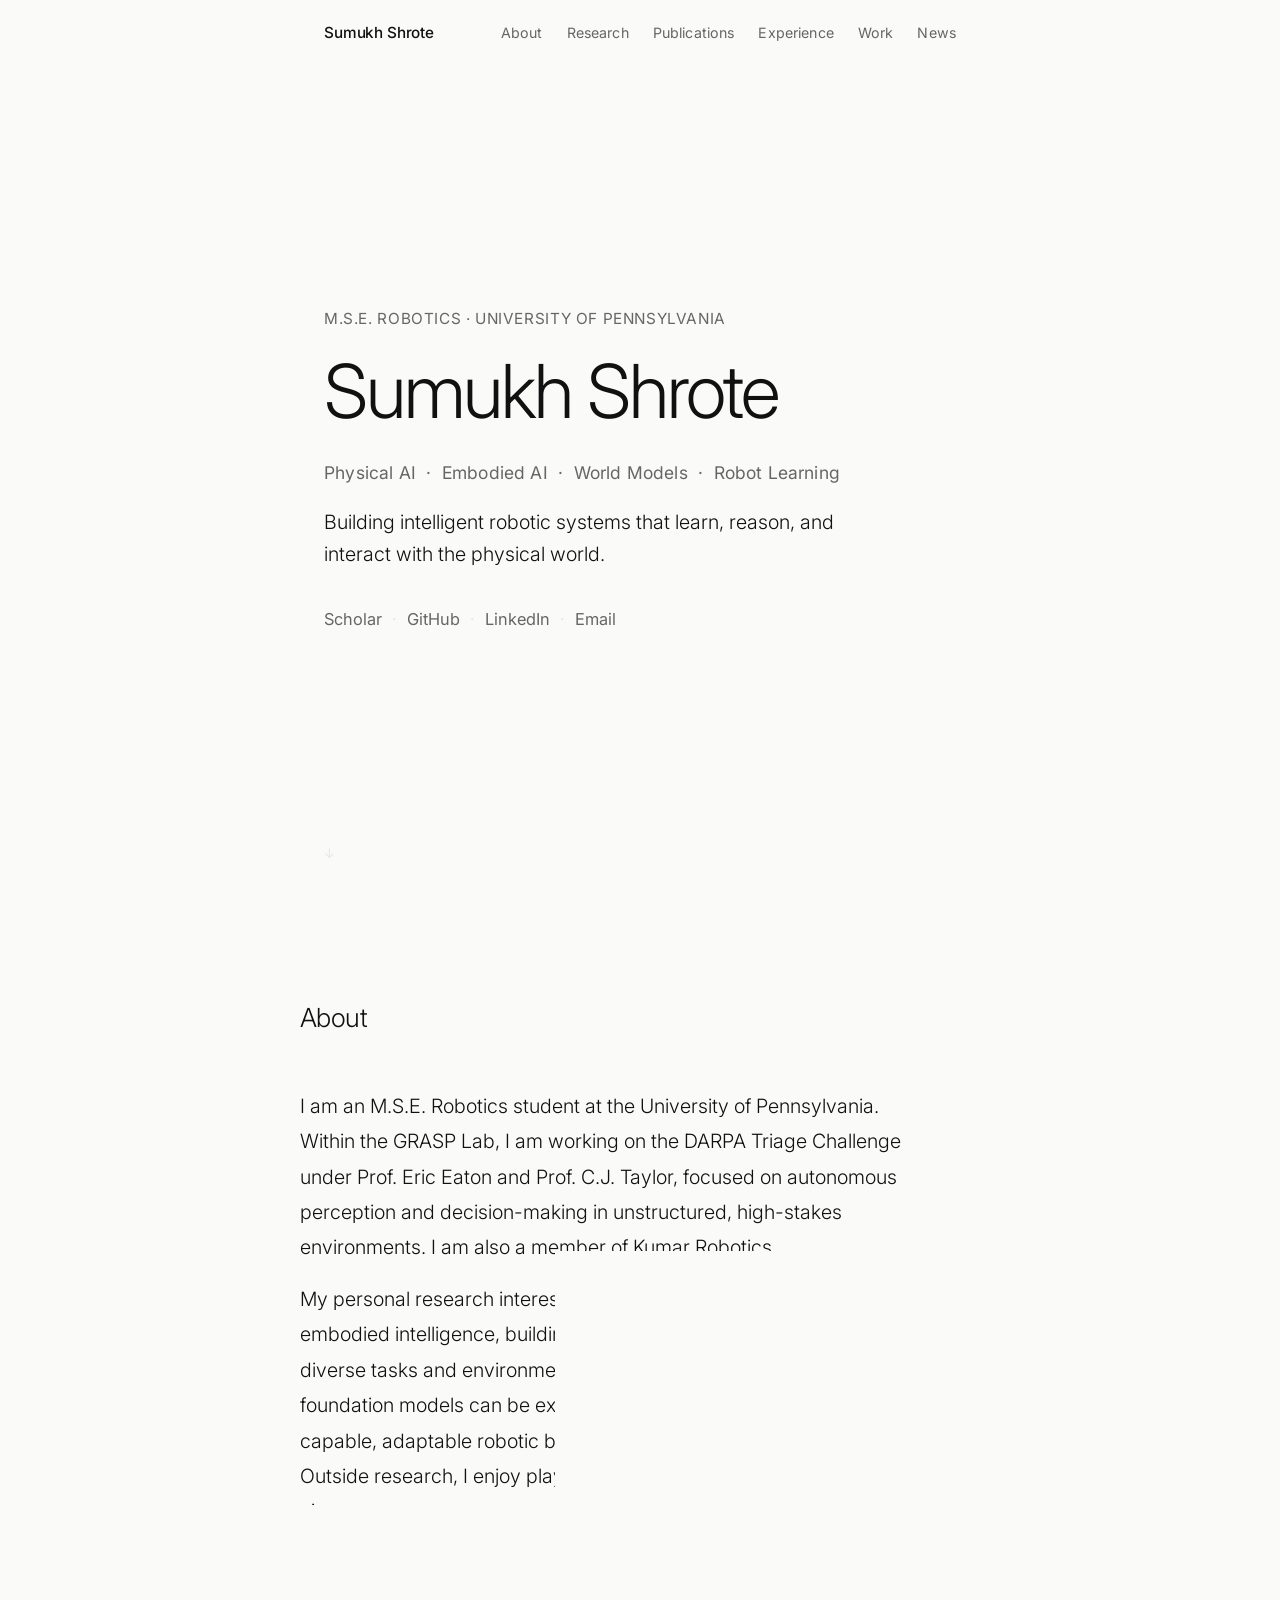
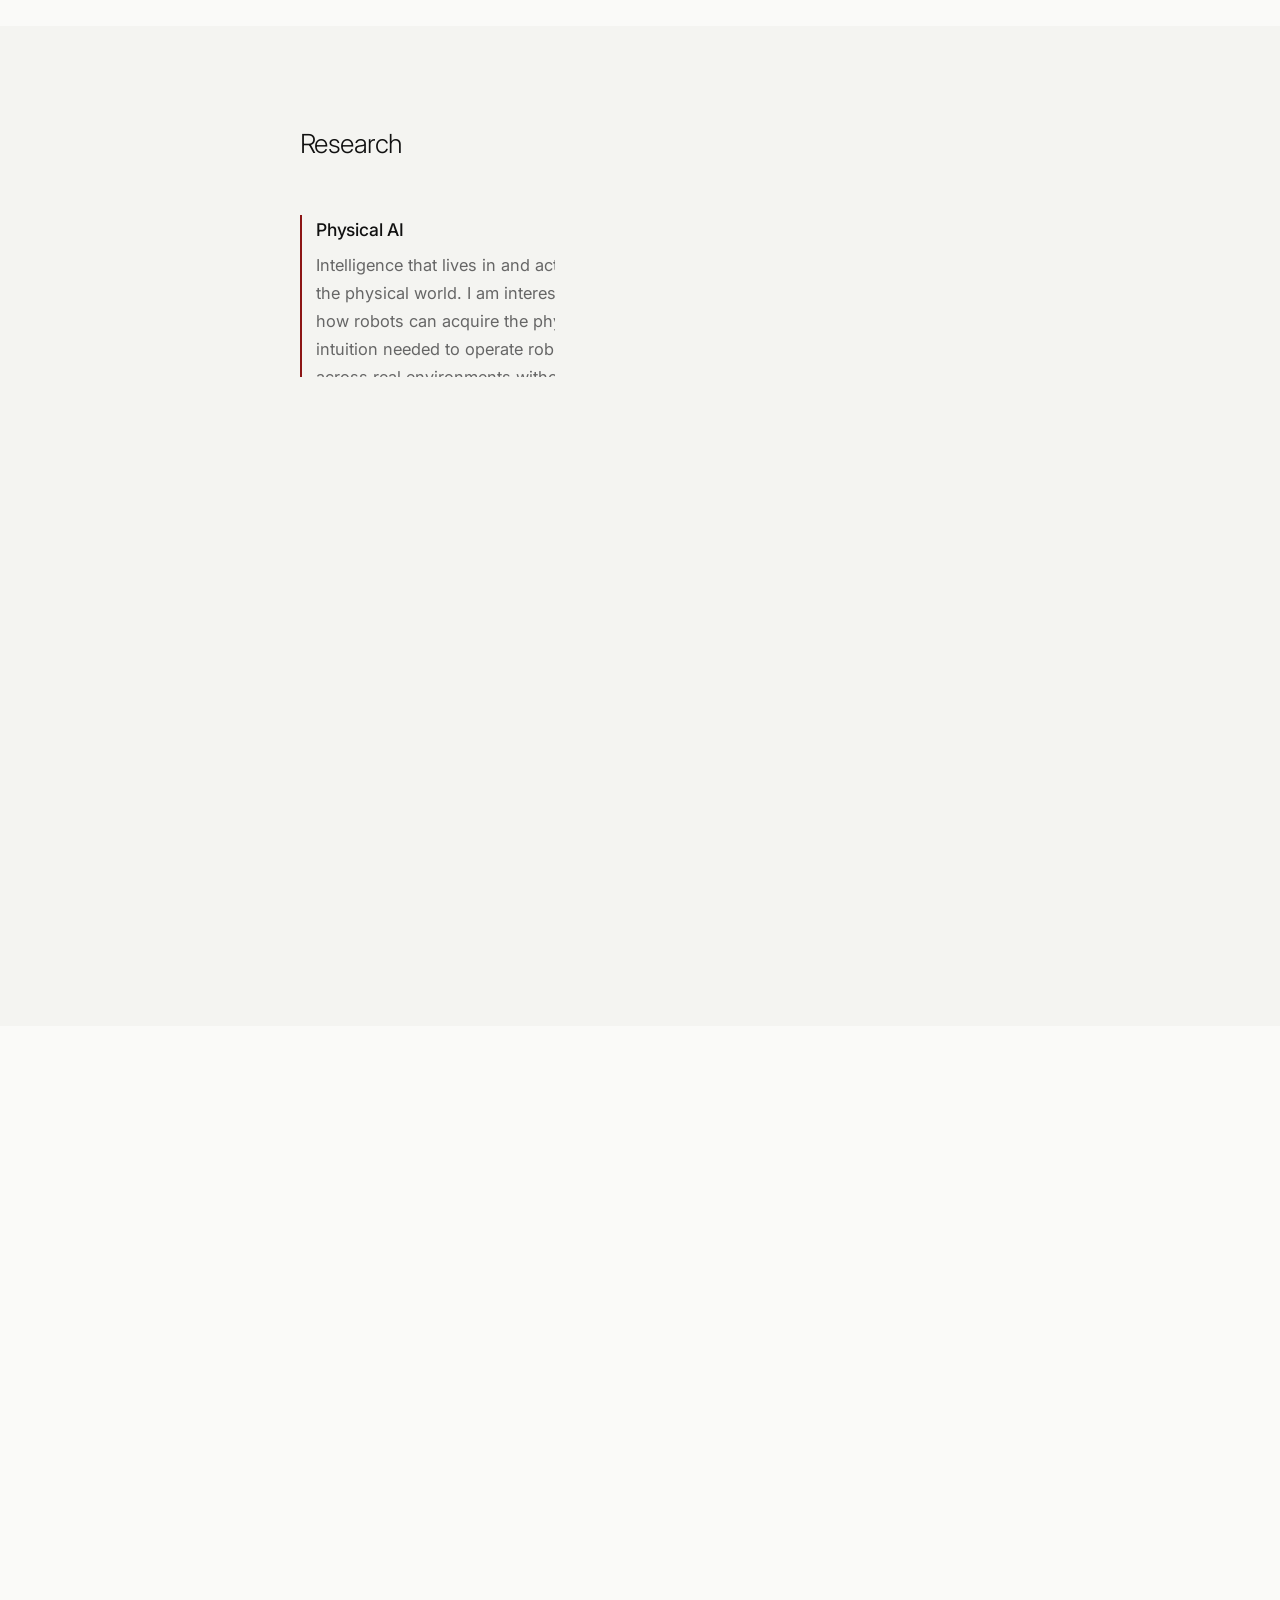
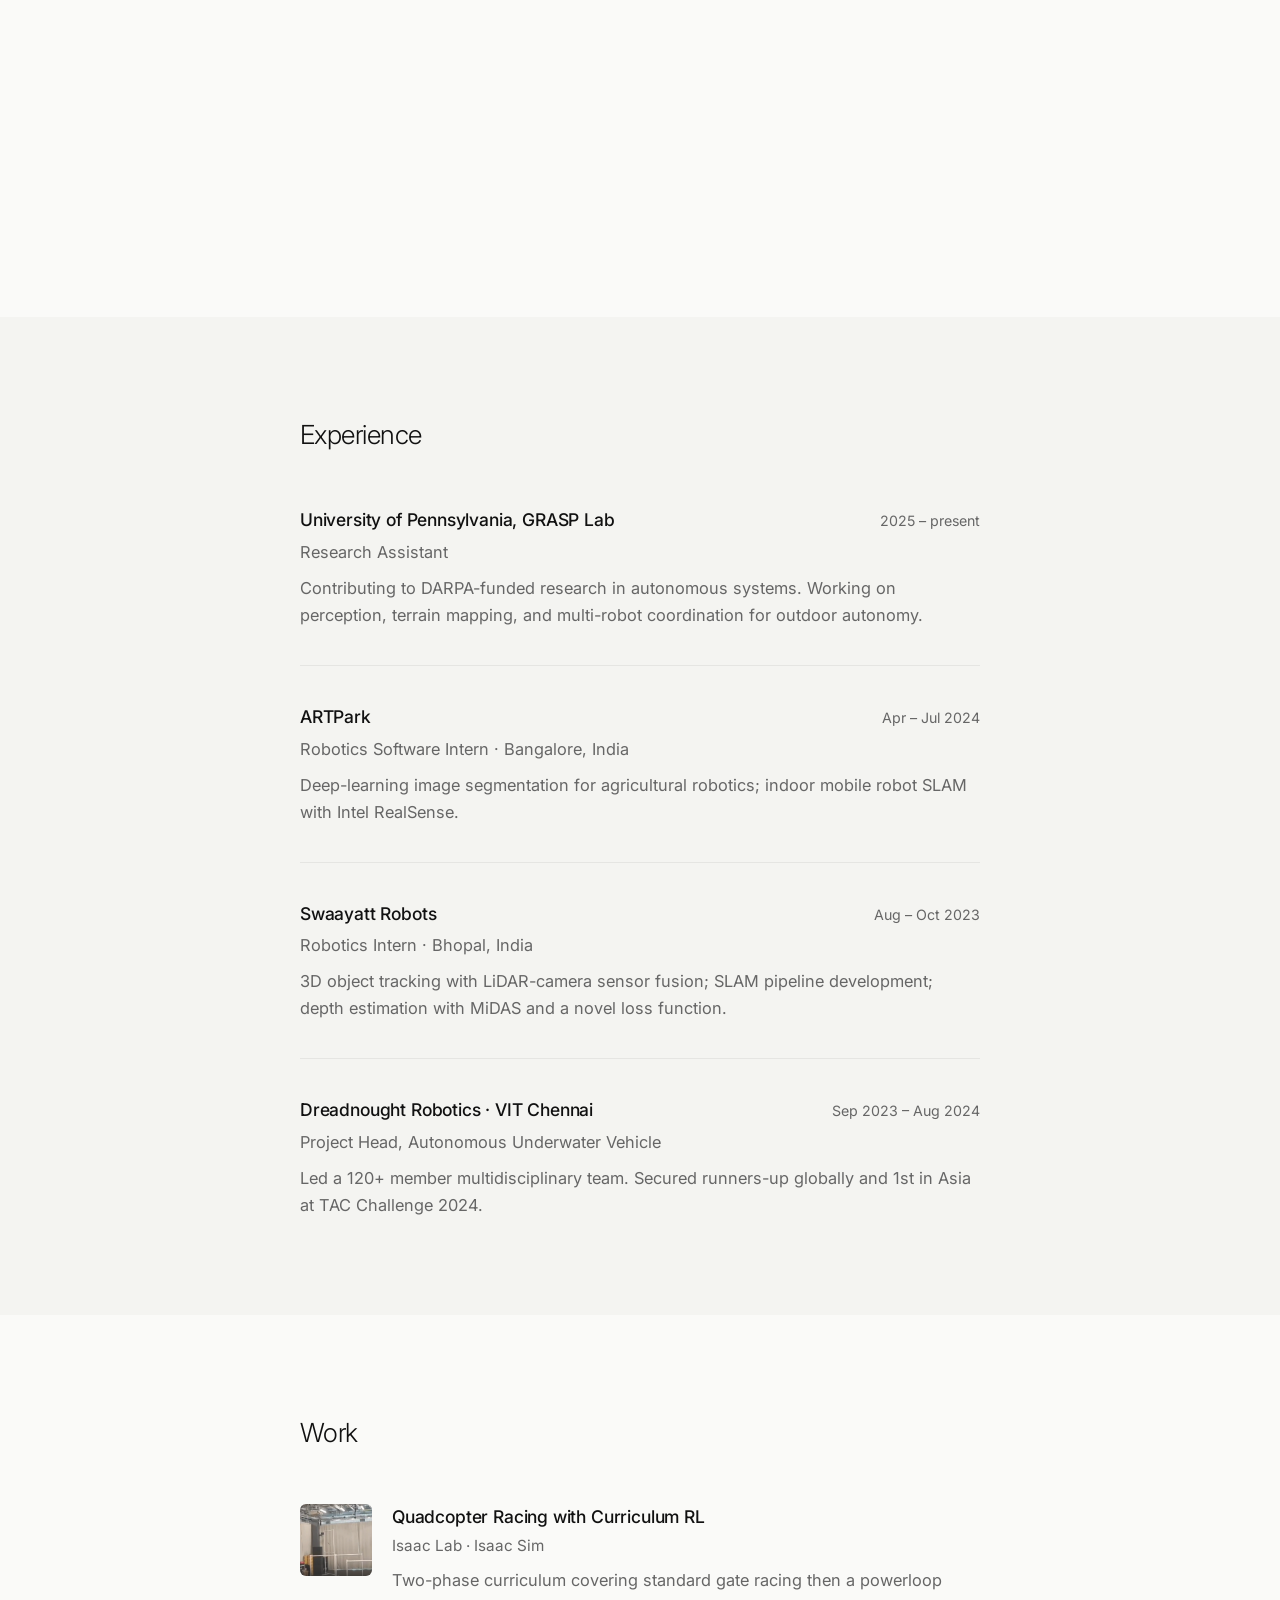
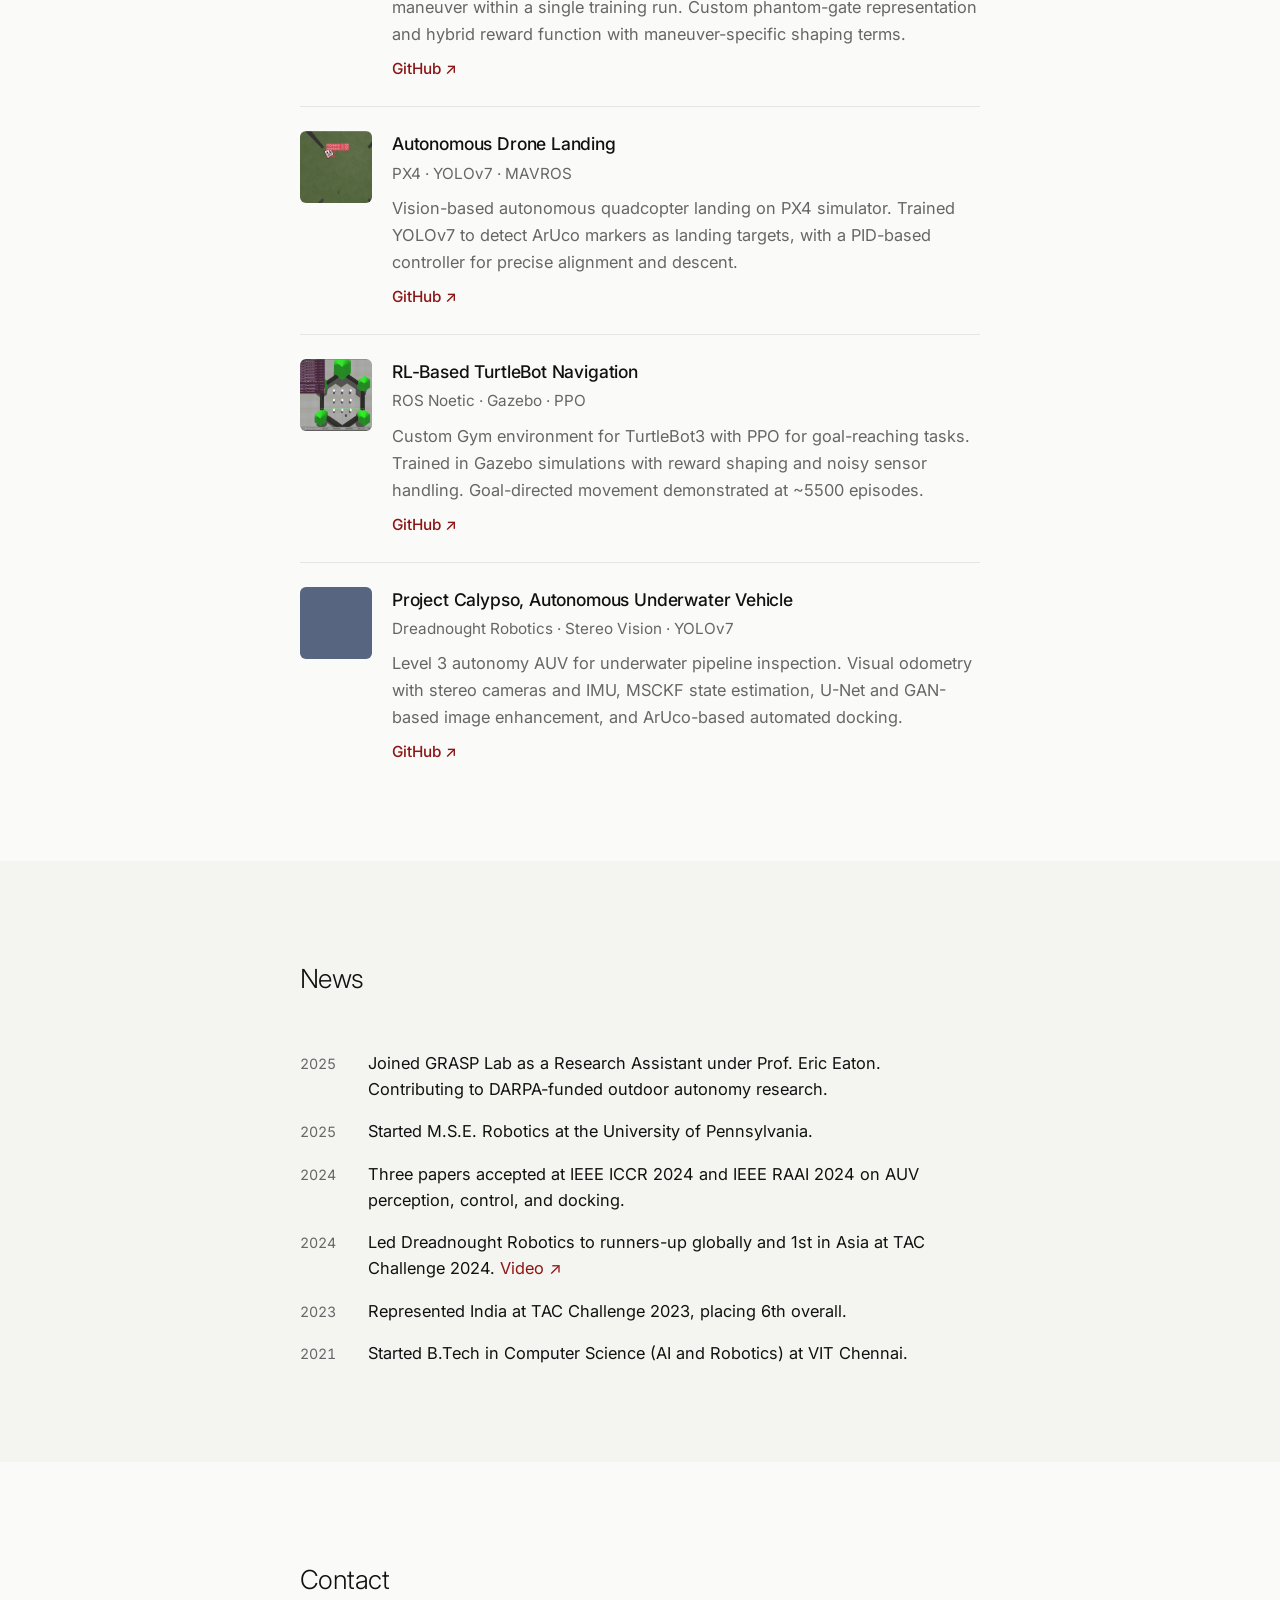
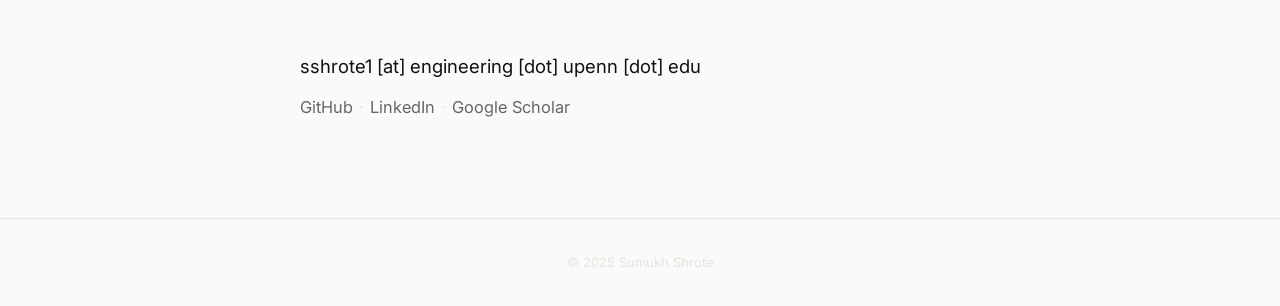
==== index.html @ 0f3170ff "Add video link to TAC Challenge 2024 news item Added a link to a video in the news section." ====
<!DOCTYPE html>
<html lang="en">
<head>
  <meta charset="UTF-8" />
  <meta name="viewport" content="width=device-width, initial-scale=1.0" />
  <title>Sumukh Shrote</title>
  <link rel="preconnect" href="https://fonts.googleapis.com" />
  <link rel="preconnect" href="https://fonts.gstatic.com" crossorigin />
  <link href="https://fonts.googleapis.com/css2?family=Inter:wght@300;400;500;600&display=swap" rel="stylesheet" />
  <link rel="stylesheet" href="style.css" />
</head>
<body>

  <!-- NAVBAR -->
  <nav id="navbar">
    <div class="nav-inner">
      <a href="#" class="nav-name">Sumukh Shrote</a>
      <div class="nav-links">
        <a href="#about">About</a>
        <a href="#research">Research</a>
        <a href="#publications">Publications</a>
        <a href="#experience">Experience</a>
        <a href="#work">Work</a>
        <a href="#news">News</a>
        <!-- <a href="assets/cv/sumukh_cv.pdf" target="_blank">CV</a> -->
      </div>
    </div>
  </nav>

  <!-- HERO -->
  <section id="hero">
    <div class="hero-inner fade-in">
      <p class="hero-label">M.S.E. Robotics · University of Pennsylvania</p>
      <h1 class="hero-name">Sumukh Shrote</h1>
      <p class="hero-tagline">Physical AI &nbsp;·&nbsp; Embodied AI &nbsp;·&nbsp; World Models &nbsp;·&nbsp; Robot Learning</p>
      <p class="hero-statement">Building intelligent robotic systems that learn, reason, and interact with the physical world.</p>
      <div class="hero-links">
        <!-- <a href="assets/cv/sumukh_cv.pdf" target="_blank">CV</a>
        <span class="dot">·</span> -->
        <a href="https://scholar.google.com/citations?user=jJFhv3MAAAAJ&hl=en&oi=ao" target="_blank">Scholar</a>
        <span class="dot">·</span>
        <a href="https://github.com/SumukhShrote" target="_blank">GitHub</a>
        <span class="dot">·</span>
        <a href="https://www.linkedin.com/in/sumukh-shrote/" target="_blank">LinkedIn</a>
        <span class="dot">·</span>
        <a href="mailto:sshrote1@engineering.upenn.edu">Email</a>
      </div>
    </div>
    <div class="scroll-hint" aria-hidden="true">↓</div>
  </section>

  <!-- ABOUT -->
  <section id="about" class="section">
    <div class="section-inner">
      <h2 class="section-title">About</h2>
      <p class="about-text">
        I am an M.S.E. Robotics student at the University of Pennsylvania. Within the GRASP Lab, I am working on the DARPA Triage Challenge under Prof. Eric Eaton and Prof. C.J. Taylor, focused on autonomous perception and decision-making in unstructured, high-stakes environments. I am also a member of Kumar Robotics.
      </p>
      <p class="about-text" style="margin-top:16px;">
        My personal research interests lie in generalized robotics and embodied intelligence, building systems that learn to act across diverse tasks and environments. I am particularly interested in how foundation models can be extended and grounded to enable more capable, adaptable robotic behavior.
      </p>
      <p class="about-text about-personal">
        Outside research, I enjoy playing tennis and have a deep interest in cinema.
      </p>
    </div>
  </section>

  <!-- RESEARCH -->
  <section id="research" class="section section-alt">
    <div class="section-inner">
      <h2 class="section-title">Research</h2>
      <div class="research-grid">

        <div class="research-pillar">
          <h3>Physical AI</h3>
          <p>Intelligence that lives in and acts on the physical world. I am interested in how robots can acquire the physical intuition needed to operate robustly across real environments without brittle, hand-coded assumptions.</p>
        </div>

        <div class="research-pillar">
          <h3>Embodied AI</h3>
          <p>Closed-loop agents that perceive, plan, and act in real time. My work explores how grounding language and reasoning in sensorimotor experience leads to more capable and generalizable robotic behavior.</p>
        </div>

        <div class="research-pillar">
          <h3>World Models</h3>
          <p>Learned internal representations of environment dynamics that allow robots to plan, adapt, and generalize. I view world models as the missing layer between perception and action in current robotic systems.</p>
        </div>

        <div class="research-pillar">
          <h3>Robot Learning</h3>
          <p>Reinforcement learning, imitation learning, and sim-to-real transfer applied to physically demanding tasks. I focus on sample-efficient methods that close the gap between simulation and real hardware deployment.</p>
        </div>

        <div class="research-pillar">
          <h3>Foundation Models for Robotics</h3>
          <p>Large pretrained models adapted for robotic perception, planning, and control. I am interested in how vision-language models and generalist policies can be grounded in physical tasks without losing broad capabilities.</p>
        </div>

        <div class="research-pillar">
          <h3>Generalist Robotics</h3>
          <p>Building robotic systems that transfer across tasks, embodiments, and environments. The goal is not a robot that solves one problem well, but one that solves a wide class of problems with minimal retraining.</p>
        </div>

      </div>
    </div>
  </section>

  <!-- PUBLICATIONS -->
  <section id="publications" class="section">
    <div class="section-inner">
      <h2 class="section-title">Publications</h2>
      <ul class="card-list">

        <li class="card-item">
          <img class="card-thumb 1" src="assets/dock.png" alt="Autonomous Docking paper thumbnail" />
          <div class="card-body">
            <p class="card-title">Autonomous Docking for Underwater Drones Using ArUco Marker Based Localization</p>
            <p class="card-meta">IEEE RAAI 2024 · IEEE Xplore</p>
            <div class="card-links">
              <a href="https://ieeexplore.ieee.org/abstract/document/10949521" target="_blank">Paper ↗</a>
            </div>
          </div>
        </li>

        <li class="card-item">
          <img class="card-thumb 2" src="assets/pid.png" alt="Fine-Tune PID paper thumbnail" />
          <div class="card-body">
            <p class="card-title">Fine-Tuning PID Constants Using Optimizers for an Autonomous Underwater Vehicle</p>
            <p class="card-meta">IEEE ICCR 2024 · IEEE Xplore</p>
            <div class="card-links">
              <a href="https://ieeexplore.ieee.org/abstract/document/10927429" target="_blank">Paper ↗</a>
            </div>
          </div>
        </li>

        <li class="card-item">
          <img class="card-thumb 3" src="assets/multi.png" alt="Multi-UAV paper thumbnail" />
          <div class="card-body">
            <p class="card-title">Autonomous Exploration of Unknown Indoor Environments Using Multi-UAV System</p>
            <p class="card-meta">IEEE ICCCR 2025 · IEEE Xplore</p>
            <div class="card-links">
              <a href="https://ieeexplore.ieee.org/abstract/document/11072559" target="_blank">Paper ↗</a>
            </div>
          </div>
        </li>

        <li class="card-item">
          <img class="card-thumb 4" src="assets/auv.png" alt="MIRA paper thumbnail" />
          <div class="card-body">
            <p class="card-title">MIRA: An Affordable Design and Engineering of an Autonomous Underwater Vehicle</p>
            <p class="card-meta">IEEE ICCR 2024 · IEEE Xplore</p>
            <div class="card-links">
              <a href="https://ieeexplore.ieee.org/abstract/document/10927567" target="_blank">Paper ↗</a>
              <a href="https://github.com/Dreadnought-Robotics/Project-Mira" target="_blank">GitHub ↗</a>
            </div>
          </div>
        </li>

      </ul>
    </div>
  </section>

  <!-- EXPERIENCE -->
  <section id="experience" class="section section-alt">
    <div class="section-inner">
      <h2 class="section-title">Experience</h2>
      <ul class="exp-list">

        <li class="exp-item">
          <div class="exp-header">
            <span class="exp-org">University of Pennsylvania, GRASP Lab</span>
            <span class="exp-date">2025 – present</span>
          </div>
          <p class="exp-role">Research Assistant</p>
          <p class="exp-desc">Contributing to DARPA-funded research in autonomous systems. Working on perception, terrain mapping, and multi-robot coordination for outdoor autonomy.</p>
        </li>

        <li class="exp-item">
          <div class="exp-header">
            <span class="exp-org">ARTPark</span>
            <span class="exp-date">Apr – Jul 2024</span>
          </div>
          <p class="exp-role">Robotics Software Intern · Bangalore, India</p>
          <p class="exp-desc">Deep-learning image segmentation for agricultural robotics; indoor mobile robot SLAM with Intel RealSense.</p>
        </li>

        <li class="exp-item">
          <div class="exp-header">
            <span class="exp-org">Swaayatt Robots</span>
            <span class="exp-date">Aug – Oct 2023</span>
          </div>
          <p class="exp-role">Robotics Intern · Bhopal, India</p>
          <p class="exp-desc">3D object tracking with LiDAR-camera sensor fusion; SLAM pipeline development; depth estimation with MiDAS and a novel loss function.</p>
        </li>

        <li class="exp-item">
          <div class="exp-header">
            <span class="exp-org">Dreadnought Robotics · VIT Chennai</span>
            <span class="exp-date">Sep 2023 – Aug 2024</span>
          </div>
          <p class="exp-role">Project Head, Autonomous Underwater Vehicle</p>
          <p class="exp-desc">Led a 120+ member multidisciplinary team. Secured runners-up globally and 1st in Asia at TAC Challenge 2024.</p>
        </li>

      </ul>
    </div>
  </section>

  <!-- WORK -->
  <section id="work" class="section">
    <div class="section-inner">
      <h2 class="section-title">Work</h2>
      <ul class="card-list">

        <li class="card-item">
          <img class="card-thumb 5" src="assets/drone_race_rl.png" alt="RL Drone Raching project thumbnail" />
          <div class="card-body">
            <p class="card-title">Quadcopter Racing with Curriculum RL</p>
            <p class="card-meta">Isaac Lab · Isaac Sim</p>
            <p class="card-desc">Two-phase curriculum covering standard gate racing then a powerloop maneuver within a single training run. Custom phantom-gate representation and hybrid reward function with maneuver-specific shaping terms.</p>
            <div class="card-links">
              <a href="https://github.com/SumukhShrote/Drone_Racing-Physical-Intelligence" target="_blank">GitHub ↗</a>
            </div>
          </div>
        </li>

        <li class="card-item">
          <img class="card-thumb 6" src="assets/auto_drone_land.png" alt="Autonomous Drone Landing project thumbnail" />
          <div class="card-body">
            <p class="card-title">Autonomous Drone Landing</p>
            <p class="card-meta">PX4 · YOLOv7 · MAVROS</p>
            <p class="card-desc">Vision-based autonomous quadcopter landing on PX4 simulator. Trained YOLOv7 to detect ArUco markers as landing targets, with a PID-based controller for precise alignment and descent.</p>
            <div class="card-links">
              <a href="https://github.com/SumukhShrote/PX4-Autopilot-Autonomous-UAV-Landing" target="_blank">GitHub ↗</a>
            </div>
          </div>
        </li>

        <li class="card-item">
          <img class="card-thumb 7" src="assets/rl_turtle.png" alt="RL Turtlebot Nav project thumbnail" />
          <div class="card-body">
            <p class="card-title">RL-Based TurtleBot Navigation</p>
            <p class="card-meta">ROS Noetic · Gazebo · PPO</p>
            <p class="card-desc">Custom Gym environment for TurtleBot3 with PPO for goal-reaching tasks. Trained in Gazebo simulations with reward shaping and noisy sensor handling. Goal-directed movement demonstrated at ~5500 episodes.</p>
            <div class="card-links">
              <a href="https://github.com/SumukhShrote/RL_Turtlebot" target="_blank">GitHub ↗</a>
            </div>
          </div>
        </li>

        <li class="card-item">
          <div class="card-thumb thumb-2" aria-hidden="true"></div>
          <div class="card-body">
            <p class="card-title">Project Calypso, Autonomous Underwater Vehicle</p>
            <p class="card-meta">Dreadnought Robotics · Stereo Vision · YOLOv7</p>
            <p class="card-desc">Level 3 autonomy AUV for underwater pipeline inspection. Visual odometry with stereo cameras and IMU, MSCKF state estimation, U-Net and GAN-based image enhancement, and ArUco-based automated docking.</p>
            <div class="card-links">
              <a href="https://github.com/Dreadnought-Robotics/calypso_skl" target="_blank">GitHub ↗</a>
            </div>
          </div>
        </li>

      </ul>
    </div>
  </section>

  <!-- NEWS -->
  <section id="news" class="section section-alt">
    <div class="section-inner">
      <h2 class="section-title">News</h2>
      <ul class="news-list">
        <li>
          <span class="news-date">2025</span>
          <span class="news-text">Joined GRASP Lab as a Research Assistant under Prof. Eric Eaton. Contributing to DARPA-funded outdoor autonomy research.</span>
        </li>
        <li>
          <span class="news-date">2025</span>
          <span class="news-text">Started M.S.E. Robotics at the University of Pennsylvania.</span>
        </li>
        <li>
          <span class="news-date">2024</span>
          <span class="news-text">Three papers accepted at IEEE ICCR 2024 and IEEE RAAI 2024 on AUV perception, control, and docking.</span>
        </li>
        <li>
          <span class="news-date">2024</span>
          <span class="news-text">Led Dreadnought Robotics to runners-up globally and 1st in Asia at TAC Challenge 2024. <a href="https://youtu.be/R2RiRWUGFVQ?si=SV4YAms2-_txyWWy" target="_blank">Video ↗</a></span>
        </li>
        <li>
          <span class="news-date">2023</span>
          <span class="news-text">Represented India at TAC Challenge 2023, placing 6th overall.</span>
        </li>
        <li>
          <span class="news-date">2021</span>
          <span class="news-text">Started B.Tech in Computer Science (AI and Robotics) at VIT Chennai.</span>
        </li>
      </ul>
    </div>
  </section>

  <!-- CONTACT -->
  <section id="contact" class="section">
    <div class="section-inner">
      <h2 class="section-title">Contact</h2>
      <p class="contact-email">sshrote1 [at] engineering [dot] upenn [dot] edu</p>
      <p class="contact-links">
        <a href="https://github.com/SumukhShrote" target="_blank">GitHub</a>
        <span class="dot"> · </span>
        <a href="https://www.linkedin.com/in/sumukh-shrote/" target="_blank">LinkedIn</a>
        <span class="dot"> · </span>
        <a href="https://scholar.google.com/citations?user=jJFhv3MAAAAJ&hl=en&oi=ao" target="_blank">Google Scholar</a>
        <!-- <span class="dot"> · </span>
        <a href="assets/cv/sumukh_cv.pdf" target="_blank">CV</a> -->
      </p>
    </div>
  </section>

  <footer>
    <p>© 2025 Sumukh Shrote</p>
  </footer>

  <script src="script.js"></script>
</body>
</html>
---- style.css ----
/* ─── Reset & Base ─────────────────────────────────────── */
*, *::before, *::after { box-sizing: border-box; margin: 0; padding: 0; }

:root {
  --bg:        #FAFAF8;
  --text:      #111111;
  --secondary: #666666;
  --accent:    #8C1515;
  --border:    #E5E5E2;

  --font: 'Inter', system-ui, sans-serif;

  --max-w: 680px;
  --section-gap: 96px;
}

html {
  scroll-behavior: smooth;
  font-size: 17.5px;
}

body {
  font-family: var(--font);
  background: var(--bg);
  color: var(--text);
  line-height: 1.7;
  -webkit-font-smoothing: antialiased;
}

a {
  color: var(--accent);
  text-decoration: none;
  transition: opacity 0.15s;
}
a:hover { opacity: 0.65; }

/* ─── Navbar ────────────────────────────────────────────── */
#navbar {
  position: fixed;
  top: 0; left: 0; right: 0;
  z-index: 100;
  transition: background 0.25s, box-shadow 0.25s;
}

#navbar.scrolled {
  background: rgba(250, 250, 248, 0.92);
  backdrop-filter: blur(10px);
  box-shadow: 0 1px 0 var(--border);
}

.nav-inner {
  max-width: var(--max-w);
  margin: 0 auto;
  padding: 20px 24px;
  display: flex;
  justify-content: space-between;
  align-items: center;
  gap: 24px;
}

.nav-name {
  font-size: 0.875rem;
  font-weight: 500;
  color: var(--text);
  letter-spacing: -0.01em;
  white-space: nowrap;
}
.nav-name:hover { opacity: 0.65; }

.nav-links {
  display: flex;
  gap: 24px;
  flex-wrap: wrap;
}

.nav-links a {
  font-size: 0.8125rem;
  color: var(--secondary);
  font-weight: 400;
  letter-spacing: 0.01em;
}
.nav-links a:hover { color: var(--text); opacity: 1; }

/* ─── Hero ──────────────────────────────────────────────── */
#hero {
  min-height: 100vh;
  display: flex;
  flex-direction: column;
  justify-content: center;
  padding: 120px 24px 80px;
  max-width: var(--max-w);
  margin: 0 auto;
  position: relative;
}

.hero-inner { width: 100%; }

.hero-label {
  font-size: 0.875rem;
  color: var(--secondary);
  letter-spacing: 0.04em;
  text-transform: uppercase;
  margin-bottom: 20px;
  font-weight: 400;
}

.hero-name {
  font-size: clamp(2.8rem, 6.5vw, 4.25rem);
  font-weight: 300;
  letter-spacing: -0.03em;
  line-height: 1.05;
  margin-bottom: 28px;
  color: var(--text);
}

.hero-tagline {
  font-size: 1rem;
  color: var(--secondary);
  margin-bottom: 20px;
  letter-spacing: 0.01em;
}

.hero-statement {
  font-size: 1.125rem;
  color: var(--text);
  max-width: 520px;
  line-height: 1.6;
  margin-bottom: 36px;
  font-weight: 300;
}

.hero-links {
  display: flex;
  align-items: center;
  gap: 10px;
  flex-wrap: wrap;
  font-size: 0.9375rem;
}

.hero-links a {
  color: var(--secondary);
  font-weight: 400;
}
.hero-links a:hover { color: var(--accent); opacity: 1; }

.dot { color: var(--border); }

.scroll-hint {
  position: absolute;
  bottom: 36px;
  left: 24px;
  font-size: 0.75rem;
  color: var(--border);
  animation: bob 2s ease-in-out infinite;
}

@keyframes bob {
  0%, 100% { transform: translateY(0); }
  50%       { transform: translateY(5px); }
}

/* ─── Sections ──────────────────────────────────────────── */
.section {
  padding: var(--section-gap) 24px;
}

.section-alt {
  background: #F4F4F1;
}

.section-inner {
  max-width: var(--max-w);
  margin: 0 auto;
}

.section-title {
  font-size: 1.5rem;
  font-weight: 300;
  letter-spacing: -0.02em;
  color: var(--text);
  margin-bottom: 48px;
}

/* ─── About ─────────────────────────────────────────────── */
.about-text {
  font-size: 1.125rem;
  line-height: 1.8;
  color: var(--text);
  font-weight: 300;
  max-width: 620px;
}

/* ─── Research ──────────────────────────────────────────── */
.research-grid {
  display: grid;
  grid-template-columns: 1fr 1fr;
  gap: 36px 48px;
}

.research-pillar {
  padding-left: 14px;
  border-left: 2px solid var(--accent);
}

.research-pillar h3 {
  font-size: 1rem;
  font-weight: 500;
  color: var(--text);
  margin-bottom: 8px;
  letter-spacing: -0.01em;
}

.research-pillar p {
  font-size: 0.9375rem;
  color: var(--secondary);
  line-height: 1.7;
  font-weight: 400;
}

/* ─── Cards (Publications + Work) ─────────────────── */
.card-list {
  list-style: none;
  display: flex;
  flex-direction: column;
  gap: 0;
}

.card-item {
  display: flex;
  gap: 20px;
  align-items: flex-start;
  padding: 24px 0;
  border-bottom: 1px solid var(--border);
}
.card-item:first-child { padding-top: 0; }
.card-item:last-child  { border-bottom: none; padding-bottom: 0; }

.card-thumb {
  flex-shrink: 0;
  width: 72px;
  height: 72px;
  border-radius: 6px;
  opacity: 0.85;
}

.thumb-1 { background: #8C1515; }
.thumb-2 { background: #3B4A6B; }
.thumb-3 { background: #2E6B5E; }
.thumb-4 { background: #6B3B2E; }
.thumb-5 { background: #4A5C3B; }
.thumb-6 { background: #5C3B6B; }

.card-body { flex: 1; min-width: 0; }

.card-title {
  font-size: 1rem;
  font-weight: 500;
  color: var(--text);
  line-height: 1.45;
  margin-bottom: 4px;
  letter-spacing: -0.01em;
}

.card-meta {
  font-size: 0.875rem;
  color: var(--secondary);
  margin-bottom: 8px;
}

.card-desc {
  font-size: 0.9375rem;
  color: var(--secondary);
  line-height: 1.65;
  margin-bottom: 8px;
}

.card-links {
  display: flex;
  gap: 16px;
}
.card-links a {
  font-size: 0.875rem;
  color: var(--accent);
  font-weight: 500;
}
.card-links a:hover { opacity: 0.65; }

/* ─── Experience ────────────────────────────────────────── */
.exp-list {
  list-style: none;
  display: flex;
  flex-direction: column;
  gap: 36px;
}

.exp-item {
  padding-bottom: 36px;
  border-bottom: 1px solid var(--border);
}
.exp-item:last-child {
  border-bottom: none;
  padding-bottom: 0;
}

.exp-header {
  display: flex;
  justify-content: space-between;
  align-items: baseline;
  gap: 16px;
  margin-bottom: 4px;
}

.exp-org {
  font-size: 1rem;
  font-weight: 500;
  color: var(--text);
  letter-spacing: -0.01em;
}

.exp-date {
  font-size: 0.8125rem;
  color: var(--secondary);
  white-space: nowrap;
}

.exp-role {
  font-size: 0.9375rem;
  color: var(--secondary);
  margin-bottom: 8px;
}

.exp-desc {
  font-size: 0.9375rem;
  color: var(--secondary);
  line-height: 1.65;
}

/* ─── News ──────────────────────────────────────────────── */
.news-list {
  list-style: none;
  display: flex;
  flex-direction: column;
  gap: 16px;
}

.news-list li {
  display: grid;
  grid-template-columns: 52px 1fr;
  gap: 16px;
  align-items: baseline;
  font-size: 0.9375rem;
}

.news-date {
  color: var(--secondary);
  font-size: 0.8125rem;
  font-variant-numeric: tabular-nums;
}

.news-text {
  color: var(--text);
  line-height: 1.6;
}

/* ─── Contact ───────────────────────────────────────────── */
.contact-email {
  font-size: 1.0625rem;
  color: var(--text);
  margin-bottom: 12px;
  font-weight: 400;
}
.contact-links {
  font-size: 0.9375rem;
  display: flex;
  flex-wrap: wrap;
  gap: 6px;
  align-items: center;
}
.contact-links a { color: var(--secondary); }
.contact-links a:hover { color: var(--accent); opacity: 1; }

/* ─── Footer ────────────────────────────────────────────── */
footer {
  padding: 32px 24px;
  text-align: center;
  font-size: 0.75rem;
  color: var(--border);
  border-top: 1px solid var(--border);
}

/* ─── Fade-in Animation ─────────────────────────────────── */
.fade-in {
  opacity: 0;
  transform: translateY(16px);
  animation: fadeUp 0.7s ease forwards;
  animation-delay: 0.1s;
}

@keyframes fadeUp {
  to { opacity: 1; transform: translateY(0); }
}

.reveal {
  opacity: 0;
  transform: translateY(20px);
  transition: opacity 0.55s ease, transform 0.55s ease;
}
.reveal.visible {
  opacity: 1;
  transform: translateY(0);
}

/* ─── Responsive ────────────────────────────────────────── */
@media (max-width: 640px) {
  :root { --section-gap: 64px; }

  .nav-links { display: none; }

  .hero-name { font-size: 2.5rem; }

  .research-grid { grid-template-columns: 1fr; gap: 24px; }

  .exp-header {
    flex-direction: column;
    gap: 2px;
  }

  .card-thumb { width: 56px; height: 56px; }

  .news-list li { grid-template-columns: 44px 1fr; }
}

@media (prefers-reduced-motion: reduce) {
  .fade-in, .reveal {
    animation: none;
    opacity: 1;
    transform: none;
    transition: none;
  }
  .scroll-hint { animation: none; }
}
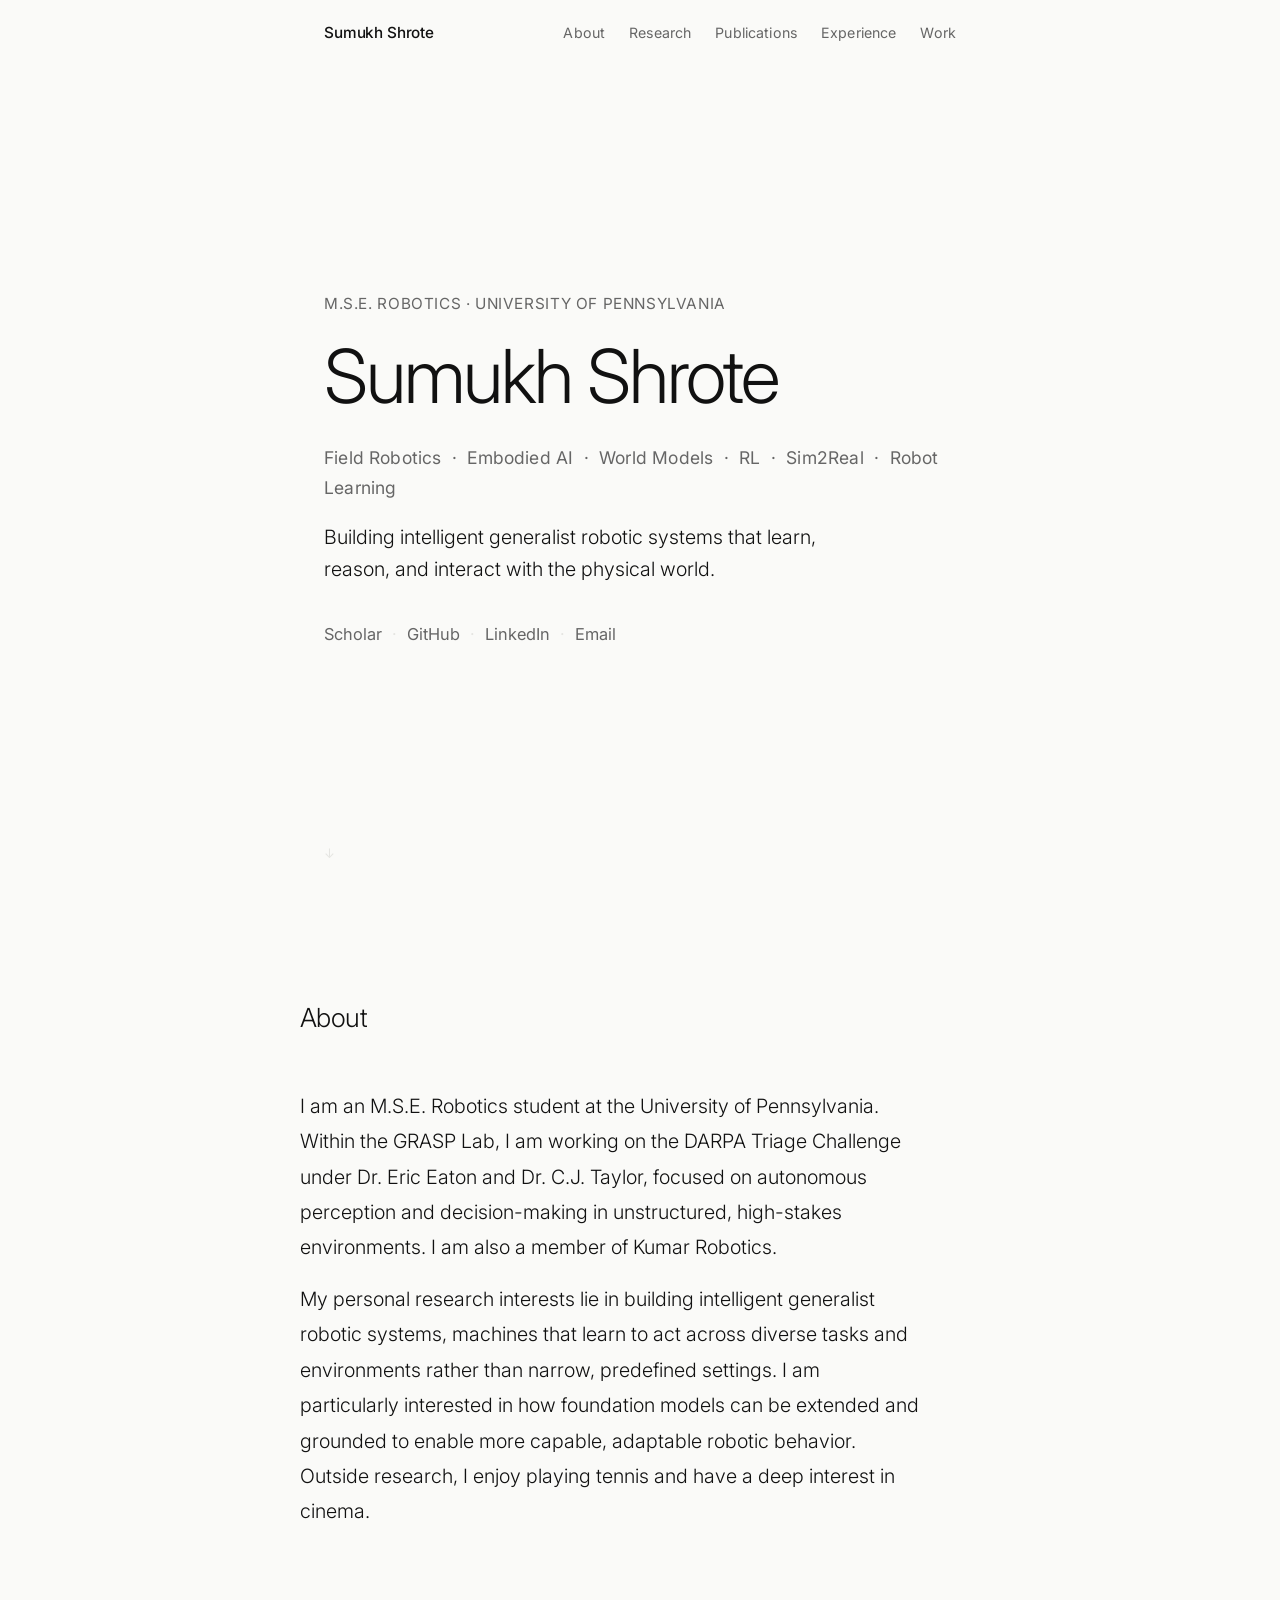
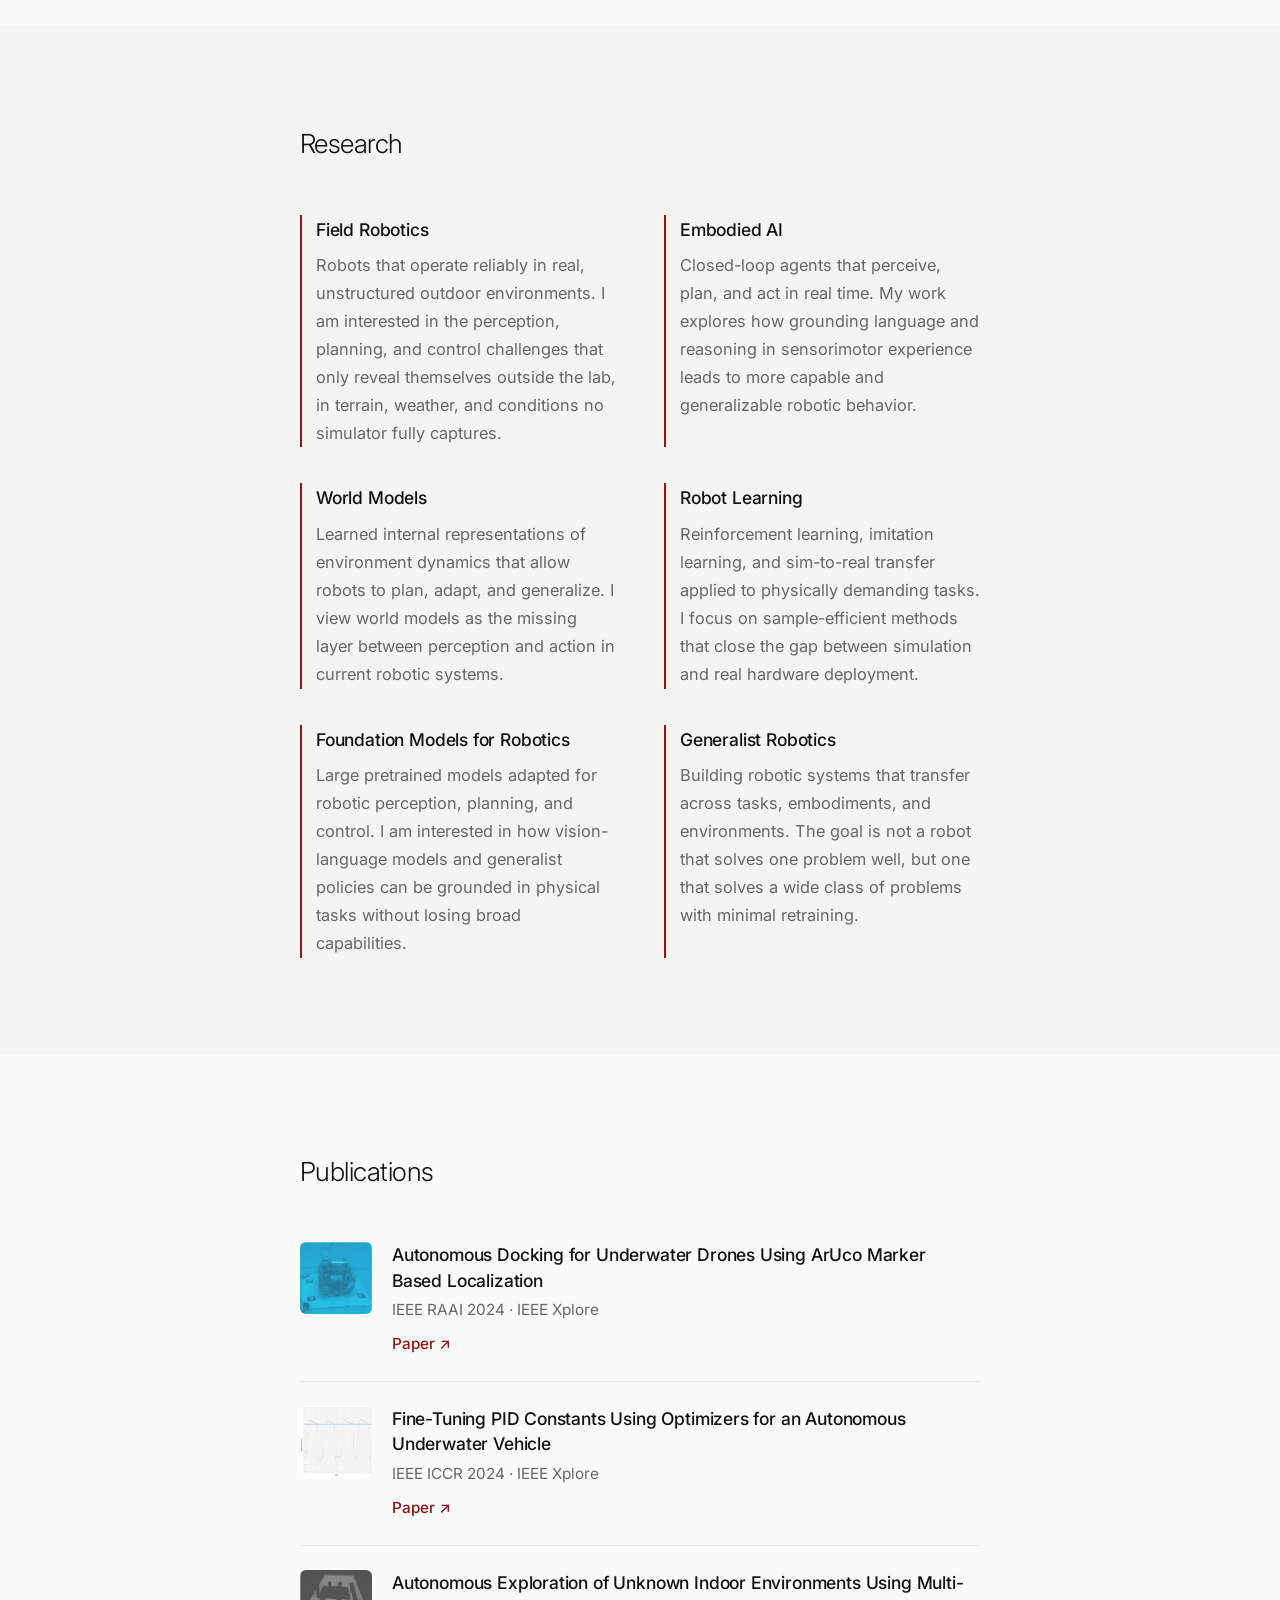
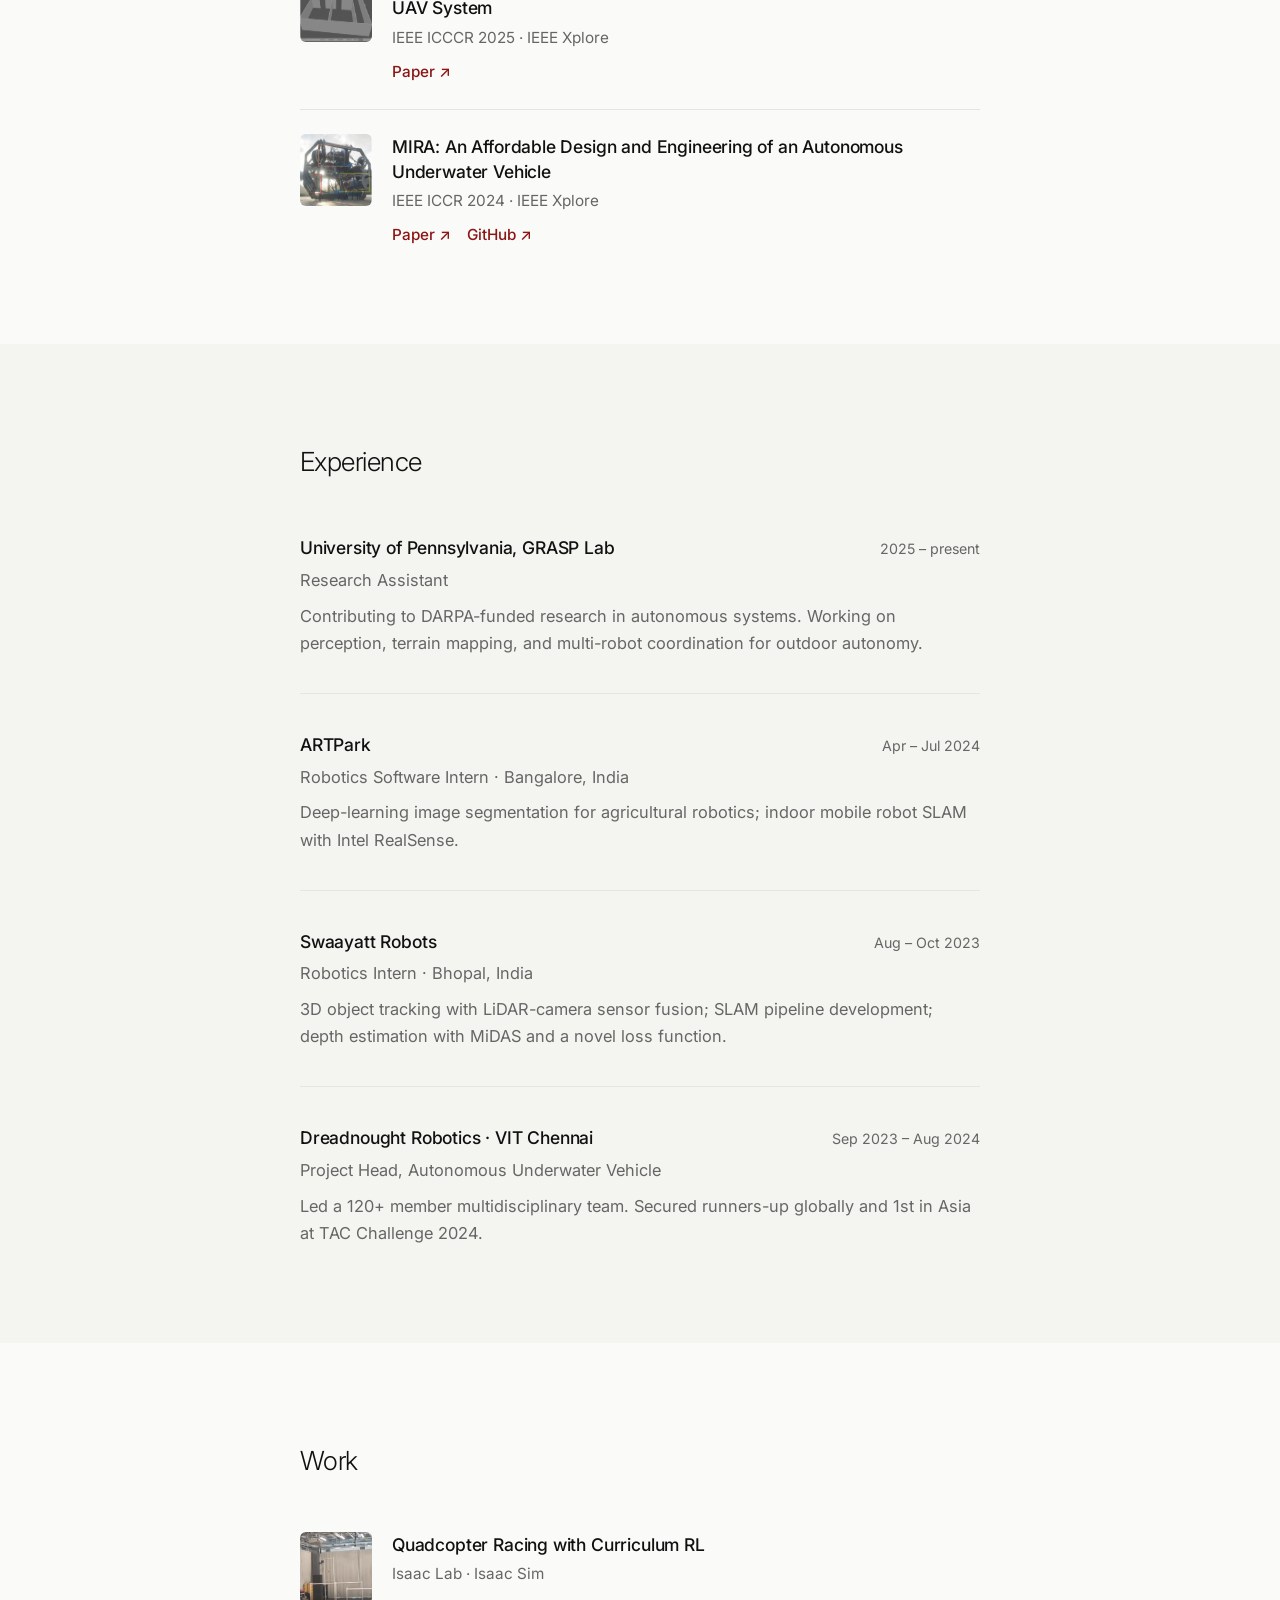
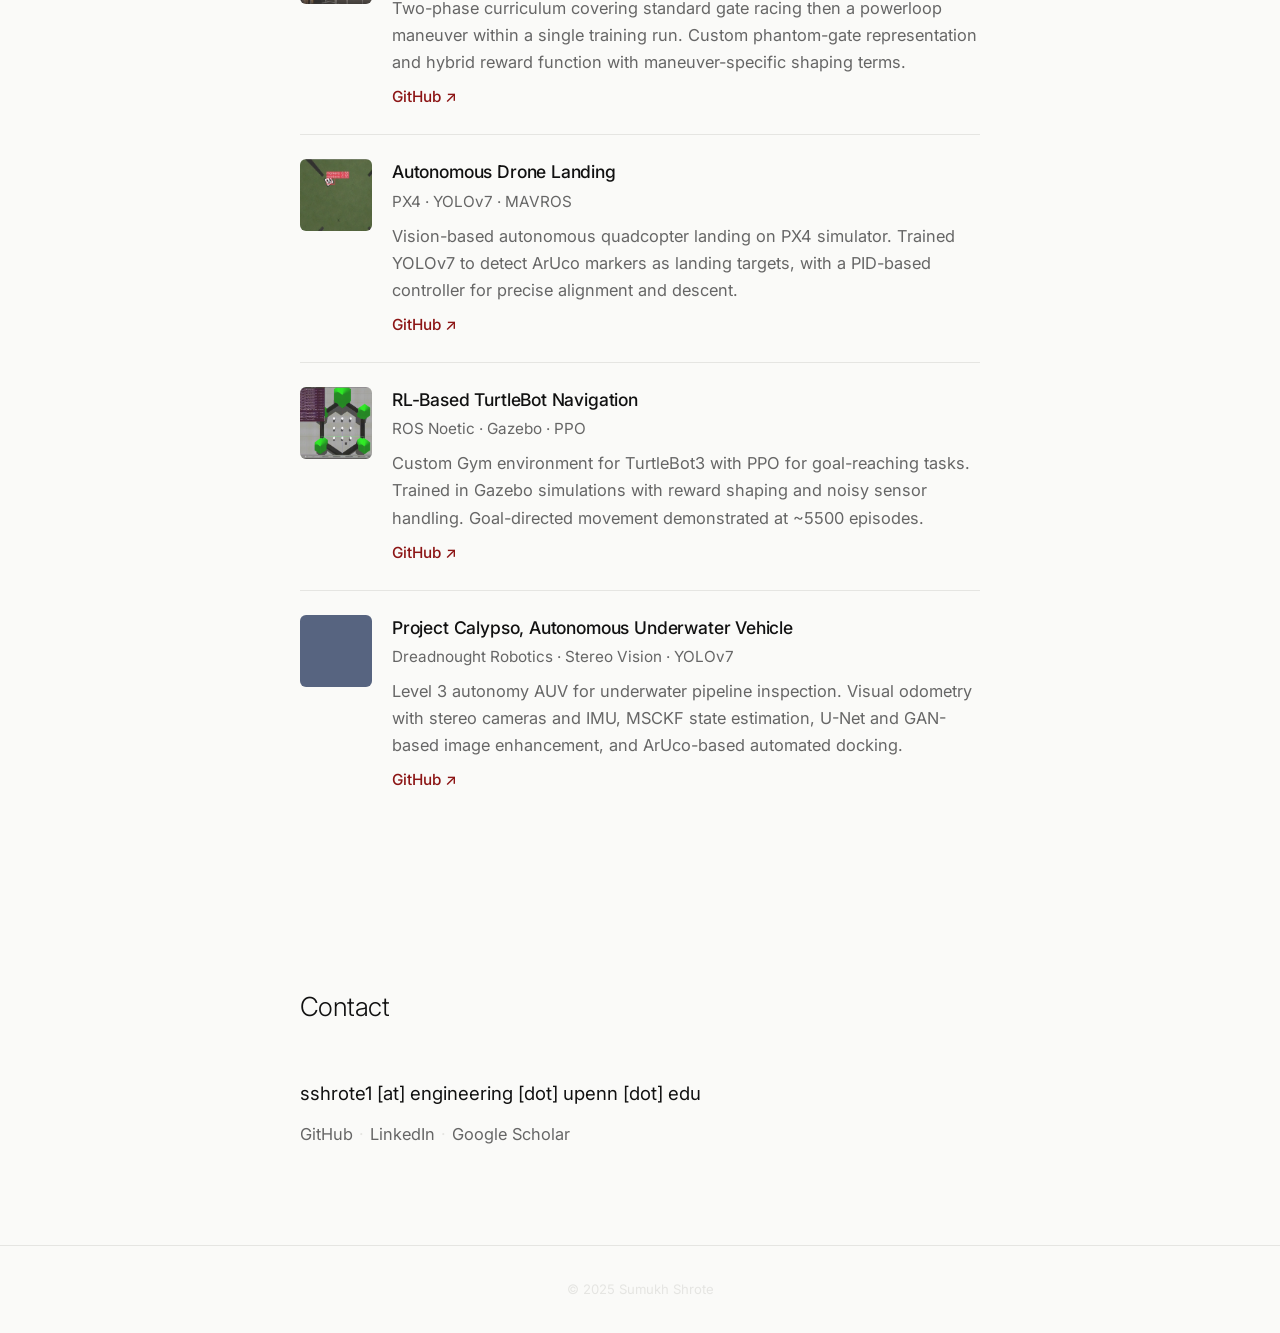
==== commit a0e70afe: "Update index.html" ====
--- a/index.html
+++ b/index.html
@@ -21,7 +21,7 @@
         <a href="#publications">Publications</a>
         <a href="#experience">Experience</a>
         <a href="#work">Work</a>
-        <a href="#news">News</a>
+        <!-- <a href="#news">News</a> -->
         <!-- <a href="assets/cv/sumukh_cv.pdf" target="_blank">CV</a> -->
       </div>
     </div>
@@ -29,11 +29,11 @@
 
   <!-- HERO -->
   <section id="hero">
-    <div class="hero-inner fade-in">
+    <div class="hero-inner">
       <p class="hero-label">M.S.E. Robotics · University of Pennsylvania</p>
       <h1 class="hero-name">Sumukh Shrote</h1>
-      <p class="hero-tagline">Physical AI &nbsp;·&nbsp; Embodied AI &nbsp;·&nbsp; World Models &nbsp;·&nbsp; Robot Learning</p>
-      <p class="hero-statement">Building intelligent robotic systems that learn, reason, and interact with the physical world.</p>
+      <p class="hero-tagline">Field Robotics &nbsp;·&nbsp; Embodied AI &nbsp;·&nbsp; World Models &nbsp;·&nbsp; RL &nbsp;·&nbsp; Sim2Real &nbsp;·&nbsp; Robot Learning</p>
+      <p class="hero-statement">Building intelligent generalist robotic systems that learn, reason, and interact with the physical world.</p>
       <div class="hero-links">
         <!-- <a href="assets/cv/sumukh_cv.pdf" target="_blank">CV</a>
         <span class="dot">·</span> -->
@@ -54,10 +54,10 @@
     <div class="section-inner">
       <h2 class="section-title">About</h2>
       <p class="about-text">
-        I am an M.S.E. Robotics student at the University of Pennsylvania. Within the GRASP Lab, I am working on the DARPA Triage Challenge under Prof. Eric Eaton and Prof. C.J. Taylor, focused on autonomous perception and decision-making in unstructured, high-stakes environments. I am also a member of Kumar Robotics.
+        I am an M.S.E. Robotics student at the University of Pennsylvania. Within the GRASP Lab, I am working on the DARPA Triage Challenge under Dr. Eric Eaton and Dr. C.J. Taylor, focused on autonomous perception and decision-making in unstructured, high-stakes environments. I am also a member of Kumar Robotics.
       </p>
       <p class="about-text" style="margin-top:16px;">
-        My personal research interests lie in generalized robotics and embodied intelligence, building systems that learn to act across diverse tasks and environments. I am particularly interested in how foundation models can be extended and grounded to enable more capable, adaptable robotic behavior.
+        My personal research interests lie in building intelligent generalist robotic systems, machines that learn to act across diverse tasks and environments rather than narrow, predefined settings. I am particularly interested in how foundation models can be extended and grounded to enable more capable, adaptable robotic behavior.
       </p>
       <p class="about-text about-personal">
         Outside research, I enjoy playing tennis and have a deep interest in cinema.
@@ -72,8 +72,8 @@
       <div class="research-grid">
 
         <div class="research-pillar">
-          <h3>Physical AI</h3>
-          <p>Intelligence that lives in and acts on the physical world. I am interested in how robots can acquire the physical intuition needed to operate robustly across real environments without brittle, hand-coded assumptions.</p>
+          <h3>Field Robotics</h3>
+          <p>Robots that operate reliably in real, unstructured outdoor environments. I am interested in the perception, planning, and control challenges that only reveal themselves outside the lab, in terrain, weather, and conditions no simulator fully captures.</p>
         </div>
 
         <div class="research-pillar">
@@ -112,7 +112,7 @@
       <ul class="card-list">
 
         <li class="card-item">
-          <img class="card-thumb 1" src="assets/dock.png" alt="Autonomous Docking paper thumbnail" />
+          <img class="card-thumb" src="assets/dock.png" alt="Autonomous Docking paper thumbnail" />
           <div class="card-body">
             <p class="card-title">Autonomous Docking for Underwater Drones Using ArUco Marker Based Localization</p>
             <p class="card-meta">IEEE RAAI 2024 · IEEE Xplore</p>
@@ -123,7 +123,7 @@
         </li>
 
         <li class="card-item">
-          <img class="card-thumb 2" src="assets/pid.png" alt="Fine-Tune PID paper thumbnail" />
+          <img class="card-thumb" src="assets/pid.png" alt="Fine-Tune PID paper thumbnail" />
           <div class="card-body">
             <p class="card-title">Fine-Tuning PID Constants Using Optimizers for an Autonomous Underwater Vehicle</p>
             <p class="card-meta">IEEE ICCR 2024 · IEEE Xplore</p>
@@ -134,7 +134,7 @@
         </li>
 
         <li class="card-item">
-          <img class="card-thumb 3" src="assets/multi.png" alt="Multi-UAV paper thumbnail" />
+          <img class="card-thumb" src="assets/multi.png" alt="Multi-UAV paper thumbnail" />
           <div class="card-body">
             <p class="card-title">Autonomous Exploration of Unknown Indoor Environments Using Multi-UAV System</p>
             <p class="card-meta">IEEE ICCCR 2025 · IEEE Xplore</p>
@@ -145,7 +145,7 @@
         </li>
 
         <li class="card-item">
-          <img class="card-thumb 4" src="assets/auv.png" alt="MIRA paper thumbnail" />
+          <img class="card-thumb" src="assets/auv.png" alt="MIRA paper thumbnail" />
           <div class="card-body">
             <p class="card-title">MIRA: An Affordable Design and Engineering of an Autonomous Underwater Vehicle</p>
             <p class="card-meta">IEEE ICCR 2024 · IEEE Xplore</p>
@@ -213,7 +213,7 @@
       <ul class="card-list">
 
         <li class="card-item">
-          <img class="card-thumb 5" src="assets/drone_race_rl.png" alt="RL Drone Raching project thumbnail" />
+          <img class="card-thumb" src="assets/drone_race_rl.png" alt="RL Drone Racing project thumbnail" />
           <div class="card-body">
             <p class="card-title">Quadcopter Racing with Curriculum RL</p>
             <p class="card-meta">Isaac Lab · Isaac Sim</p>
@@ -225,7 +225,7 @@
         </li>
 
         <li class="card-item">
-          <img class="card-thumb 6" src="assets/auto_drone_land.png" alt="Autonomous Drone Landing project thumbnail" />
+          <img class="card-thumb" src="assets/auto_drone_land.png" alt="Autonomous Drone Landing project thumbnail" />
           <div class="card-body">
             <p class="card-title">Autonomous Drone Landing</p>
             <p class="card-meta">PX4 · YOLOv7 · MAVROS</p>
@@ -237,7 +237,7 @@
         </li>
 
         <li class="card-item">
-          <img class="card-thumb 7" src="assets/rl_turtle.png" alt="RL Turtlebot Nav project thumbnail" />
+          <img class="card-thumb" src="assets/rl_turtle.png" alt="RL Turtlebot Nav project thumbnail" />
           <div class="card-body">
             <p class="card-title">RL-Based TurtleBot Navigation</p>
             <p class="card-meta">ROS Noetic · Gazebo · PPO</p>
@@ -264,14 +264,14 @@
     </div>
   </section>
 
-  <!-- NEWS -->
+  <!-- NEWS (commented out for now)
   <section id="news" class="section section-alt">
     <div class="section-inner">
       <h2 class="section-title">News</h2>
       <ul class="news-list">
         <li>
           <span class="news-date">2025</span>
-          <span class="news-text">Joined GRASP Lab as a Research Assistant under Prof. Eric Eaton. Contributing to DARPA-funded outdoor autonomy research.</span>
+          <span class="news-text">Joined GRASP Lab as a Research Assistant under Dr. Eric Eaton. Contributing to DARPA-funded outdoor autonomy research.</span>
         </li>
         <li>
           <span class="news-date">2025</span>
@@ -296,6 +296,7 @@
       </ul>
     </div>
   </section>
+  -->
 
   <!-- CONTACT -->
   <section id="contact" class="section">
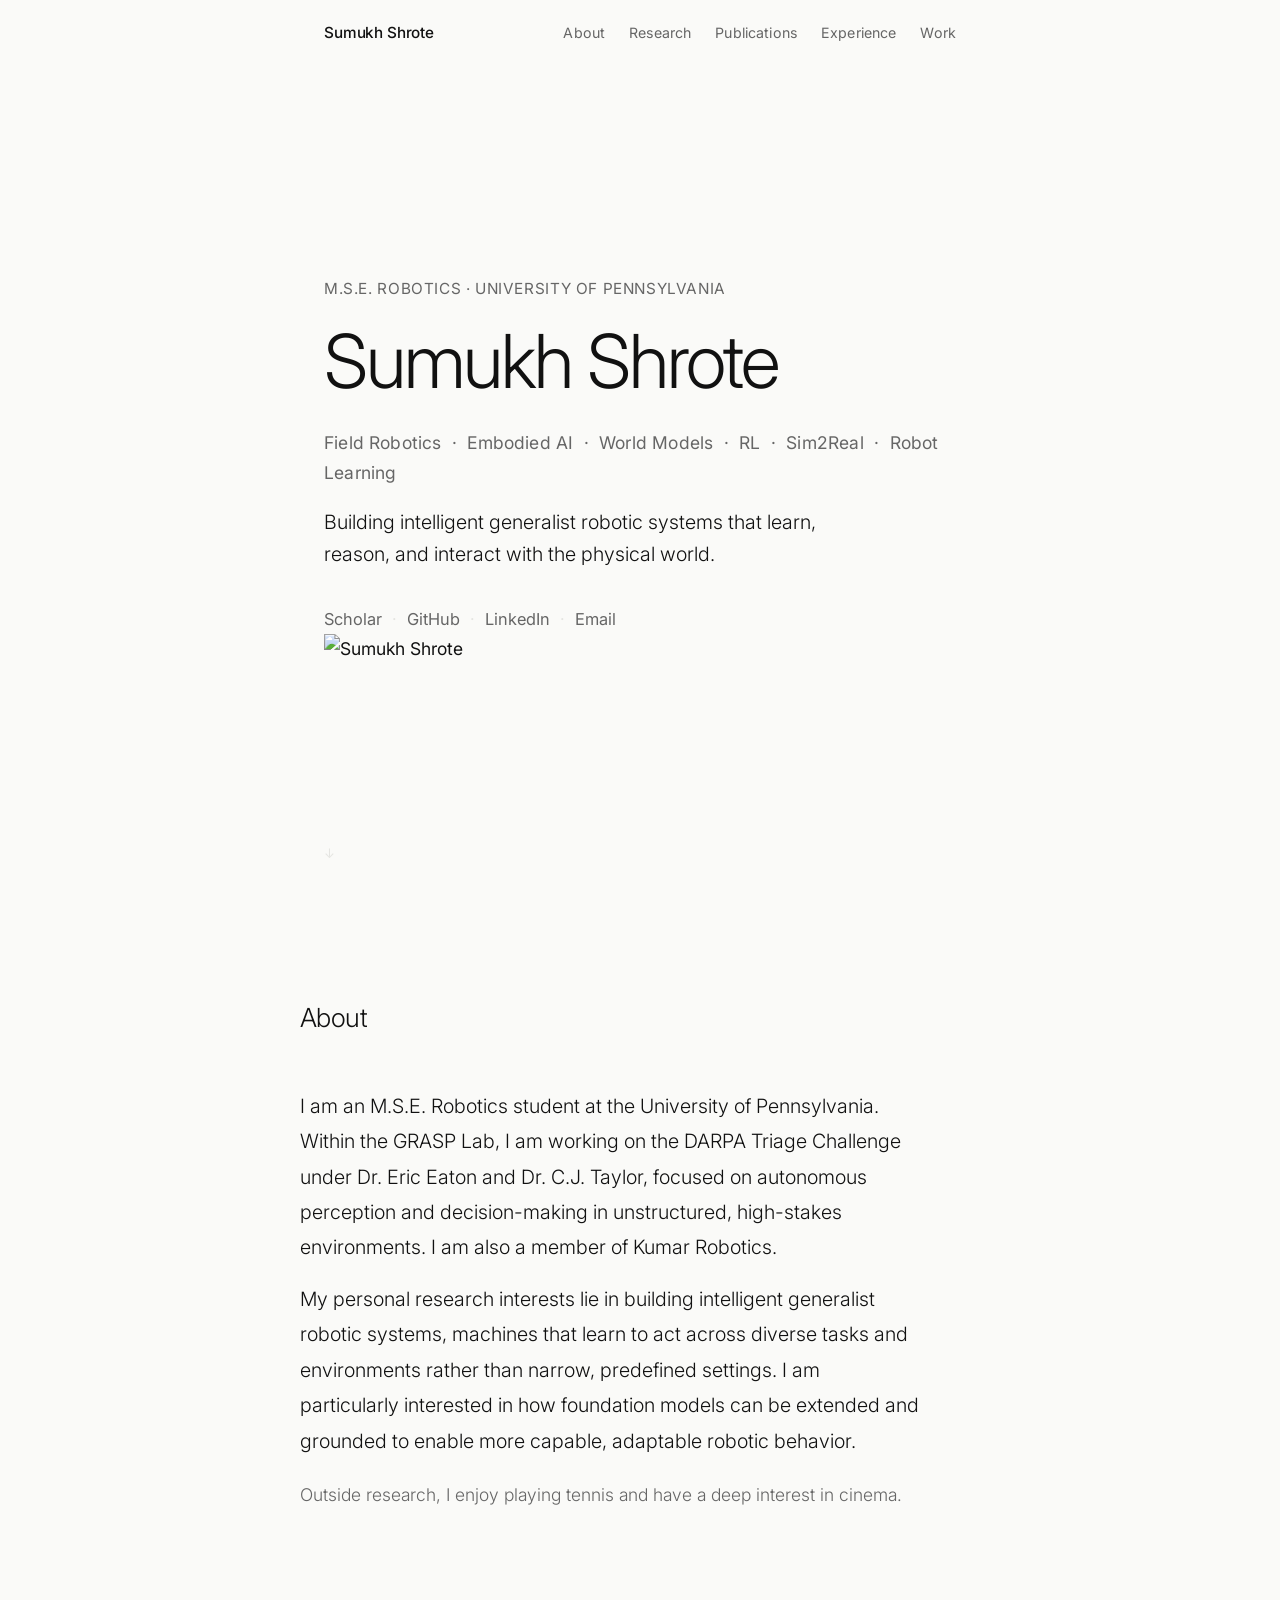
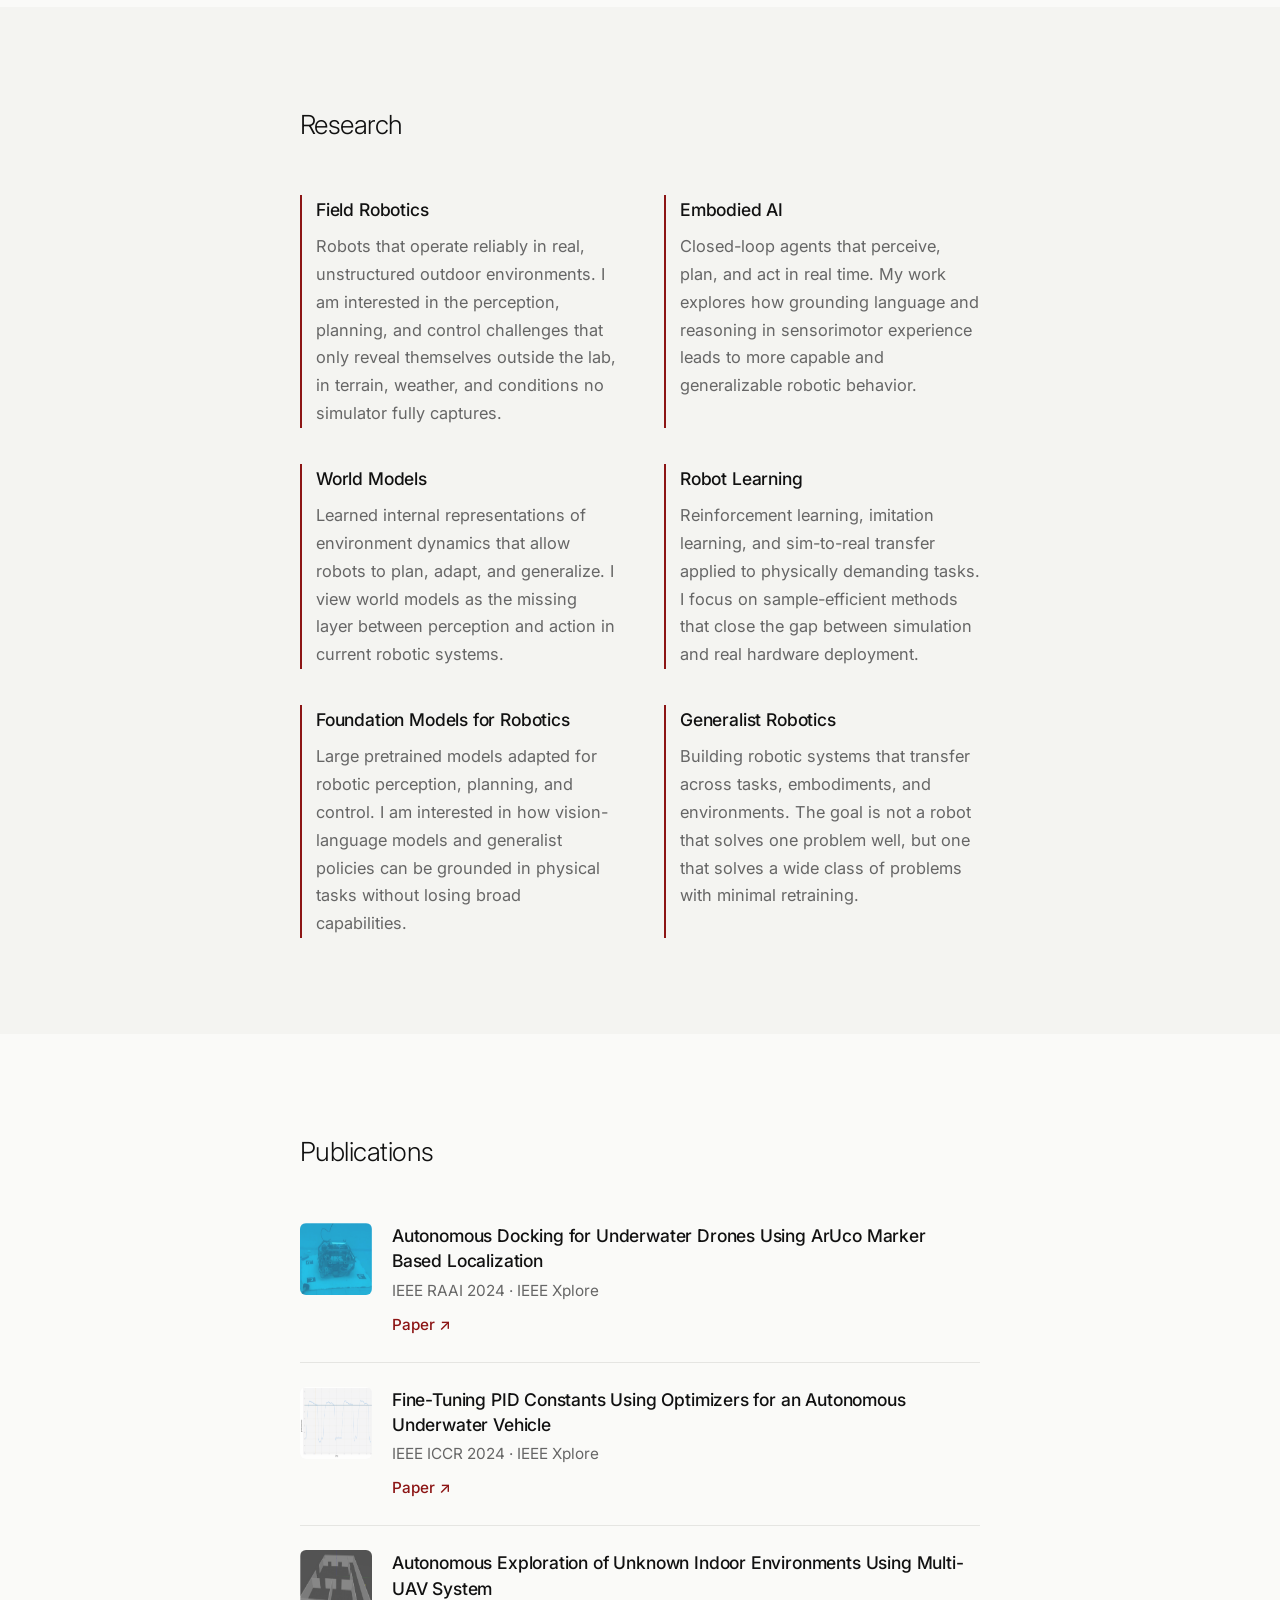
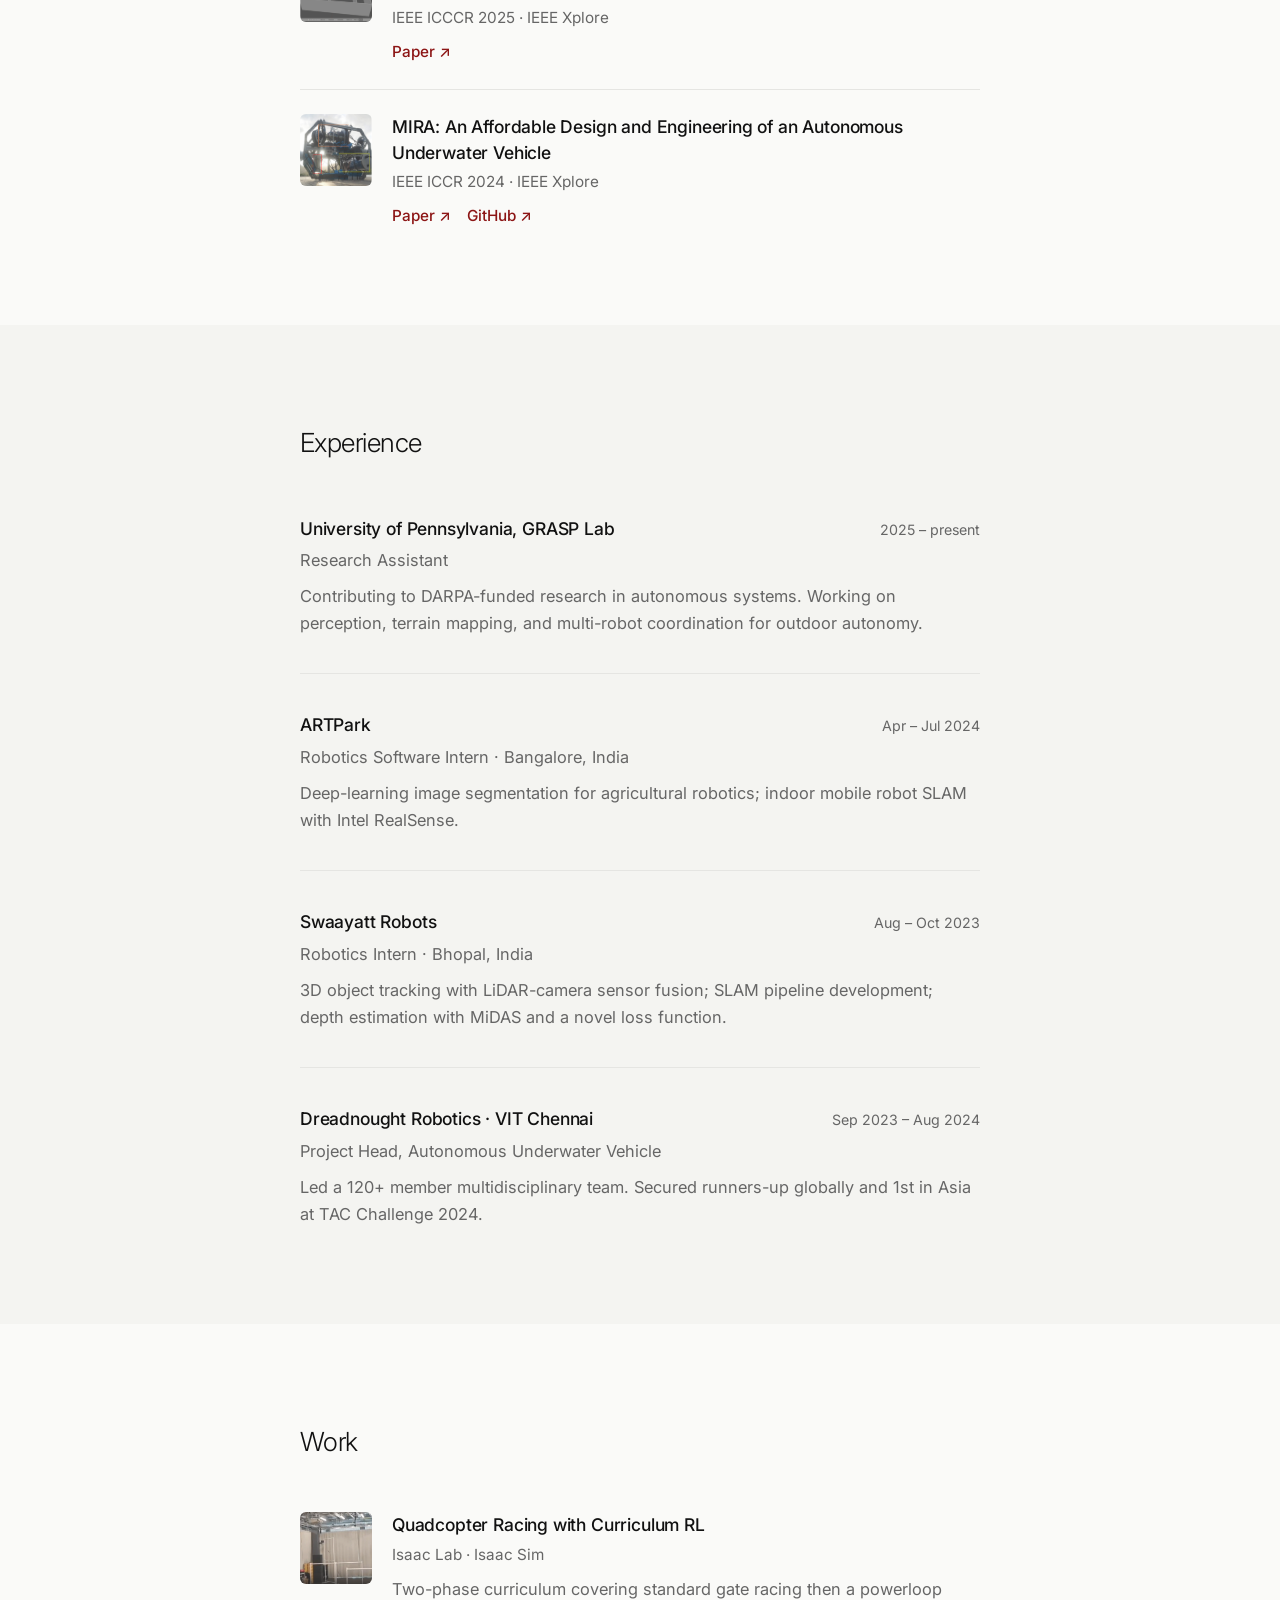
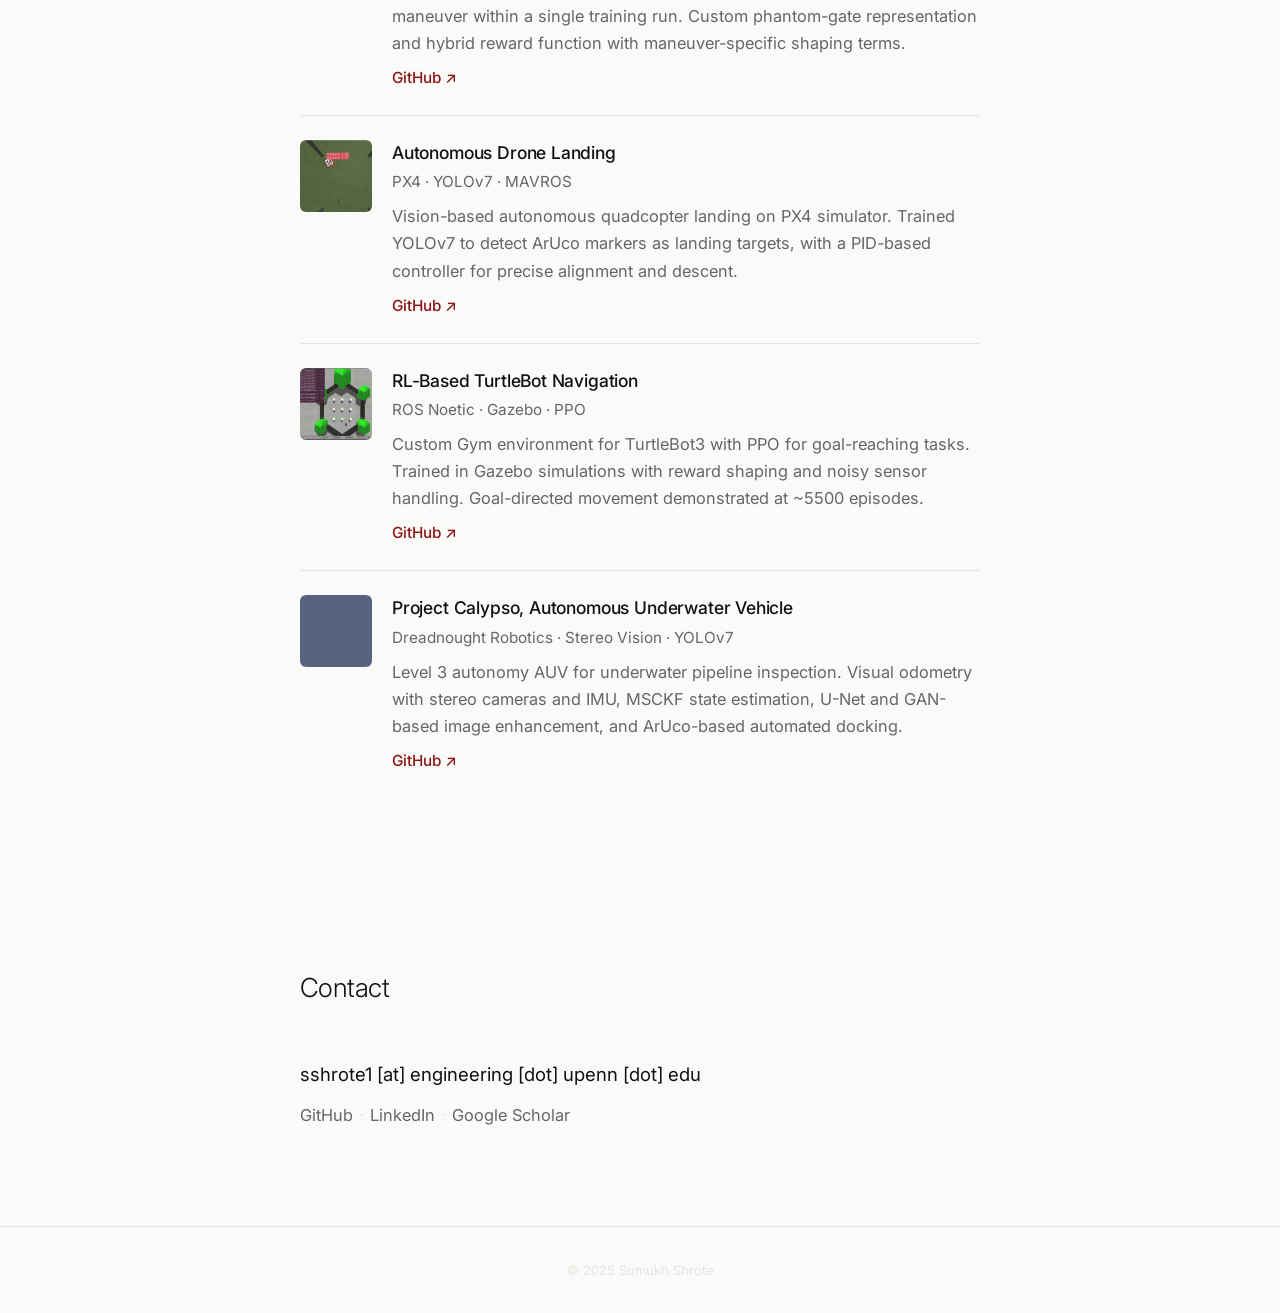
==== commit a951fefc: "Refactor hero section in index.html" ====
--- a/index.html
+++ b/index.html
@@ -30,20 +30,25 @@
   <!-- HERO -->
   <section id="hero">
     <div class="hero-inner">
-      <p class="hero-label">M.S.E. Robotics · University of Pennsylvania</p>
-      <h1 class="hero-name">Sumukh Shrote</h1>
-      <p class="hero-tagline">Field Robotics &nbsp;·&nbsp; Embodied AI &nbsp;·&nbsp; World Models &nbsp;·&nbsp; RL &nbsp;·&nbsp; Sim2Real &nbsp;·&nbsp; Robot Learning</p>
-      <p class="hero-statement">Building intelligent generalist robotic systems that learn, reason, and interact with the physical world.</p>
-      <div class="hero-links">
-        <!-- <a href="assets/cv/sumukh_cv.pdf" target="_blank">CV</a>
-        <span class="dot">·</span> -->
-        <a href="https://scholar.google.com/citations?user=jJFhv3MAAAAJ&hl=en&oi=ao" target="_blank">Scholar</a>
-        <span class="dot">·</span>
-        <a href="https://github.com/SumukhShrote" target="_blank">GitHub</a>
-        <span class="dot">·</span>
-        <a href="https://www.linkedin.com/in/sumukh-shrote/" target="_blank">LinkedIn</a>
-        <span class="dot">·</span>
-        <a href="mailto:sshrote1@engineering.upenn.edu">Email</a>
+      <div class="hero-text">
+        <p class="hero-label">M.S.E. Robotics · University of Pennsylvania</p>
+        <h1 class="hero-name">Sumukh Shrote</h1>
+        <p class="hero-tagline">Field Robotics &nbsp;·&nbsp; Embodied AI &nbsp;·&nbsp; World Models &nbsp;·&nbsp; RL &nbsp;·&nbsp; Sim2Real &nbsp;·&nbsp; Robot Learning</p>
+        <p class="hero-statement">Building intelligent generalist robotic systems that learn, reason, and interact with the physical world.</p>
+        <div class="hero-links">
+          <!-- <a href="assets/cv/sumukh_cv.pdf" target="_blank">CV</a>
+          <span class="dot">·</span> -->
+          <a href="https://scholar.google.com/citations?user=jJFhv3MAAAAJ&hl=en&oi=ao" target="_blank">Scholar</a>
+          <span class="dot">·</span>
+          <a href="https://github.com/SumukhShrote" target="_blank">GitHub</a>
+          <span class="dot">·</span>
+          <a href="https://www.linkedin.com/in/sumukh-shrote/" target="_blank">LinkedIn</a>
+          <span class="dot">·</span>
+          <a href="mailto:sshrote1@engineering.upenn.edu">Email</a>
+        </div>
+      </div>
+      <div class="hero-photo">
+        <img src="assets/images/sumukh.jpg" alt="Sumukh Shrote" />
       </div>
     </div>
     <div class="scroll-hint" aria-hidden="true">↓</div>
--- a/style.css
+++ b/style.css
@@ -1,4 +1,4 @@
-/* ─── Reset & Base ─────────────────────────────────────── */
+/*  Reset & Base  */
 *, *::before, *::after { box-sizing: border-box; margin: 0; padding: 0; }
 
 :root {
@@ -34,7 +34,7 @@
 }
 a:hover { opacity: 0.65; }
 
-/* ─── Navbar ────────────────────────────────────────────── */
+/*  Navbar  */
 #navbar {
   position: fixed;
   top: 0; left: 0; right: 0;
@@ -81,7 +81,7 @@
 }
 .nav-links a:hover { color: var(--text); opacity: 1; }
 
-/* ─── Hero ──────────────────────────────────────────────── */
+/*  Hero  */
 #hero {
   min-height: 100vh;
   display: flex;
@@ -151,15 +151,11 @@
   left: 24px;
   font-size: 0.75rem;
   color: var(--border);
-  animation: bob 2s ease-in-out infinite;
-}
-
-@keyframes bob {
-  0%, 100% { transform: translateY(0); }
-  50%       { transform: translateY(5px); }
-}
-
-/* ─── Sections ──────────────────────────────────────────── */
+}
+
+
+
+/*  Sections  */
 .section {
   padding: var(--section-gap) 24px;
 }
@@ -181,7 +177,7 @@
   margin-bottom: 48px;
 }
 
-/* ─── About ─────────────────────────────────────────────── */
+/*  About  */
 .about-text {
   font-size: 1.125rem;
   line-height: 1.8;
@@ -190,7 +186,17 @@
   max-width: 620px;
 }
 
-/* ─── Research ──────────────────────────────────────────── */
+.about-text + .about-text {
+  margin-top: 20px;
+}
+
+.about-personal {
+  margin-top: 20px;
+  color: var(--secondary);
+  font-size: 1rem;
+}
+
+/*  Research  */
 .research-grid {
   display: grid;
   grid-template-columns: 1fr 1fr;
@@ -217,7 +223,7 @@
   font-weight: 400;
 }
 
-/* ─── Cards (Publications + Work) ─────────────────── */
+/*  Cards (Publications + Work)  */
 .card-list {
   list-style: none;
   display: flex;
@@ -285,7 +291,7 @@
 }
 .card-links a:hover { opacity: 0.65; }
 
-/* ─── Experience ────────────────────────────────────────── */
+/*  Experience  */
 .exp-list {
   list-style: none;
   display: flex;
@@ -335,7 +341,7 @@
   line-height: 1.65;
 }
 
-/* ─── News ──────────────────────────────────────────────── */
+/*  News  */
 .news-list {
   list-style: none;
   display: flex;
@@ -362,7 +368,7 @@
   line-height: 1.6;
 }
 
-/* ─── Contact ───────────────────────────────────────────── */
+/*  Contact  */
 .contact-email {
   font-size: 1.0625rem;
   color: var(--text);
@@ -379,7 +385,7 @@
 .contact-links a { color: var(--secondary); }
 .contact-links a:hover { color: var(--accent); opacity: 1; }
 
-/* ─── Footer ────────────────────────────────────────────── */
+/*  Footer  */
 footer {
   padding: 32px 24px;
   text-align: center;
@@ -388,29 +394,9 @@
   border-top: 1px solid var(--border);
 }
 
-/* ─── Fade-in Animation ─────────────────────────────────── */
-.fade-in {
-  opacity: 0;
-  transform: translateY(16px);
-  animation: fadeUp 0.7s ease forwards;
-  animation-delay: 0.1s;
-}
-
-@keyframes fadeUp {
-  to { opacity: 1; transform: translateY(0); }
-}
-
-.reveal {
-  opacity: 0;
-  transform: translateY(20px);
-  transition: opacity 0.55s ease, transform 0.55s ease;
-}
-.reveal.visible {
-  opacity: 1;
-  transform: translateY(0);
-}
-
-/* ─── Responsive ────────────────────────────────────────── */
+
+
+/*  Responsive  */
 @media (max-width: 640px) {
   :root { --section-gap: 64px; }
 
@@ -429,13 +415,3 @@
 
   .news-list li { grid-template-columns: 44px 1fr; }
 }
-
-@media (prefers-reduced-motion: reduce) {
-  .fade-in, .reveal {
-    animation: none;
-    opacity: 1;
-    transform: none;
-    transition: none;
-  }
-  .scroll-hint { animation: none; }
-}
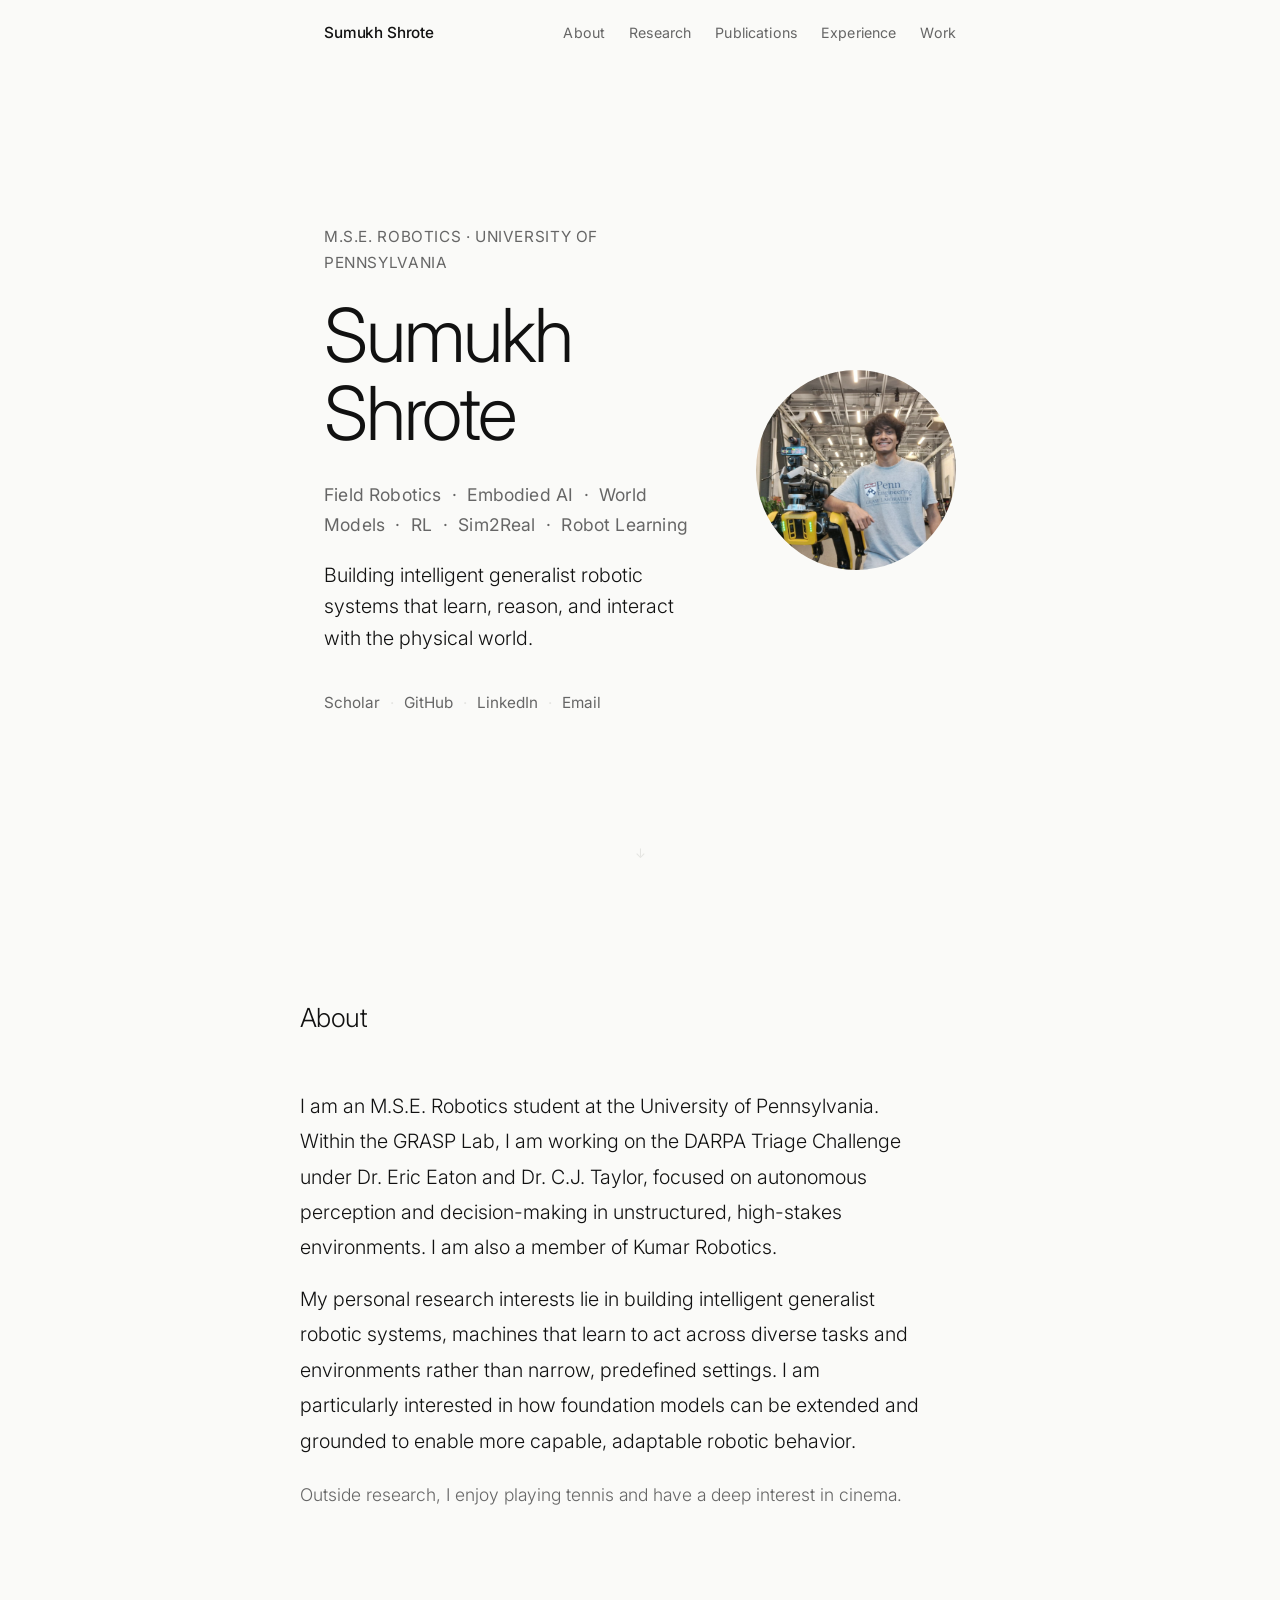
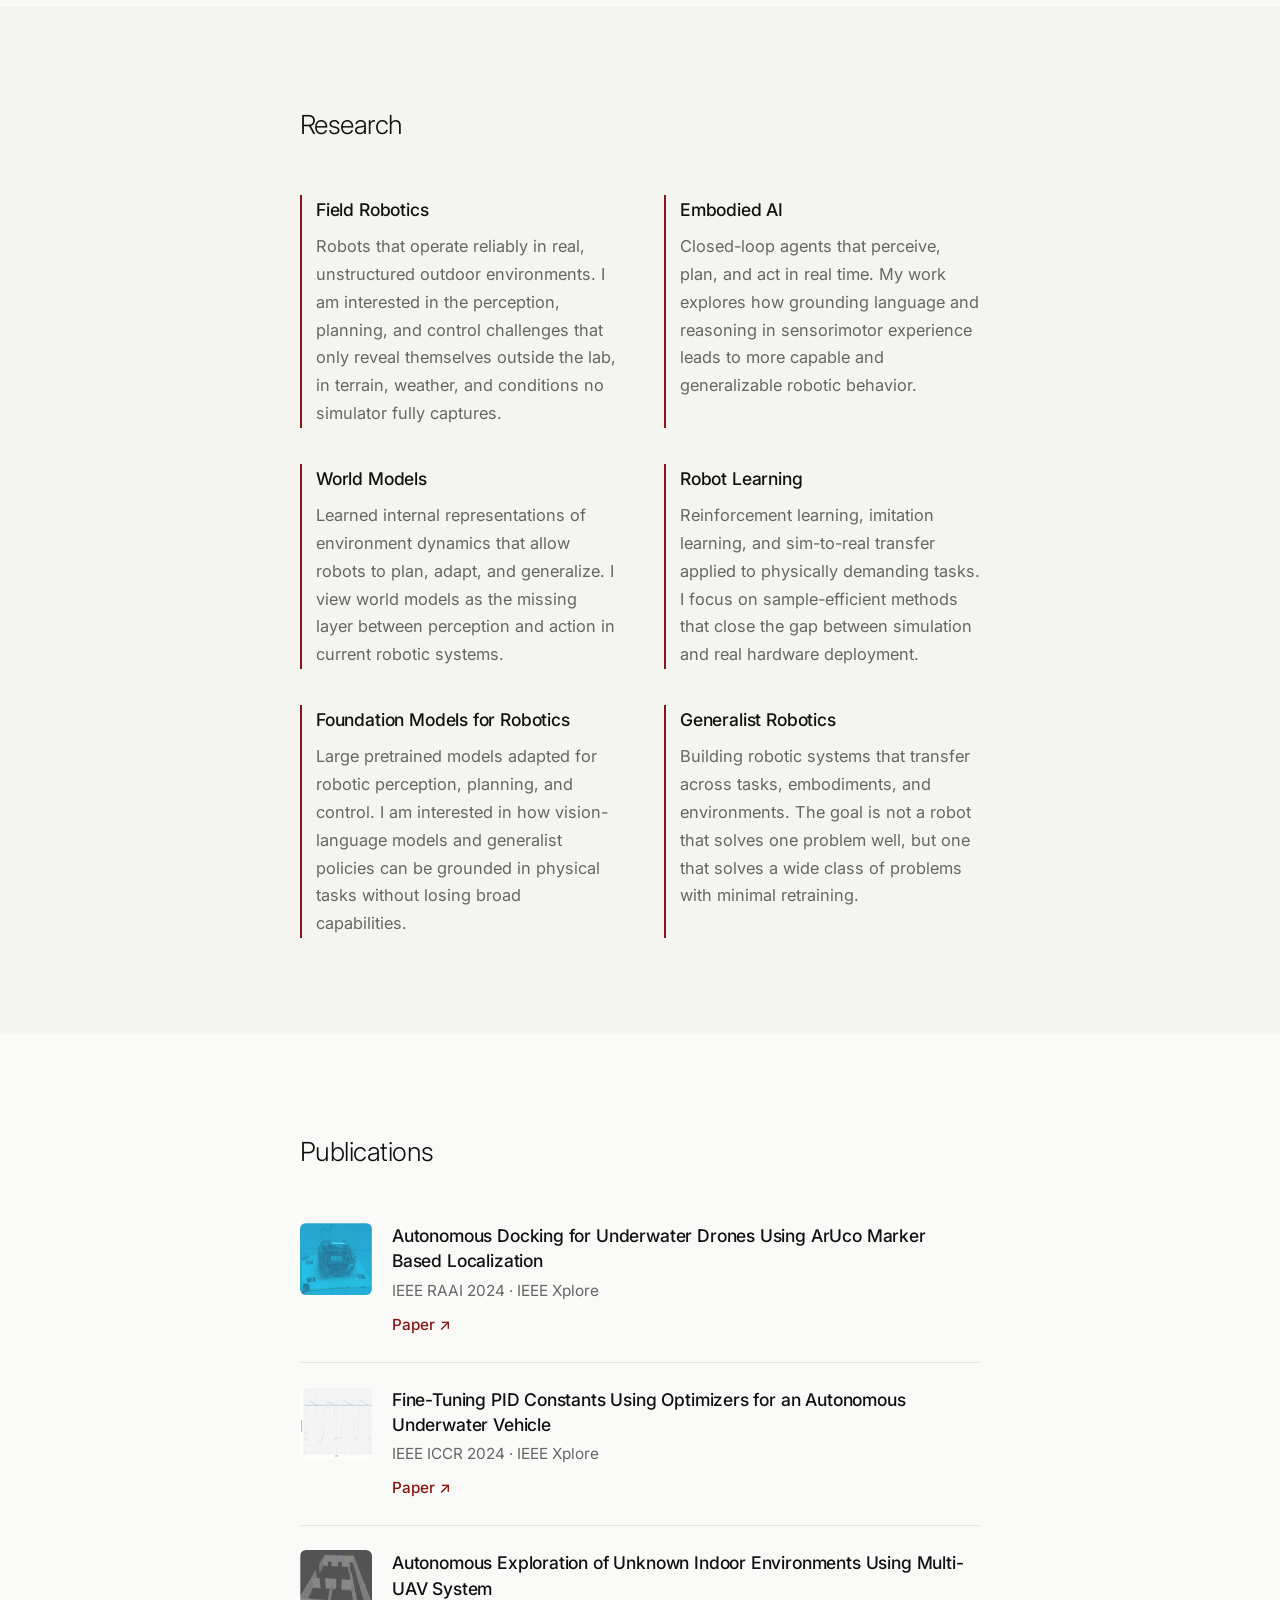
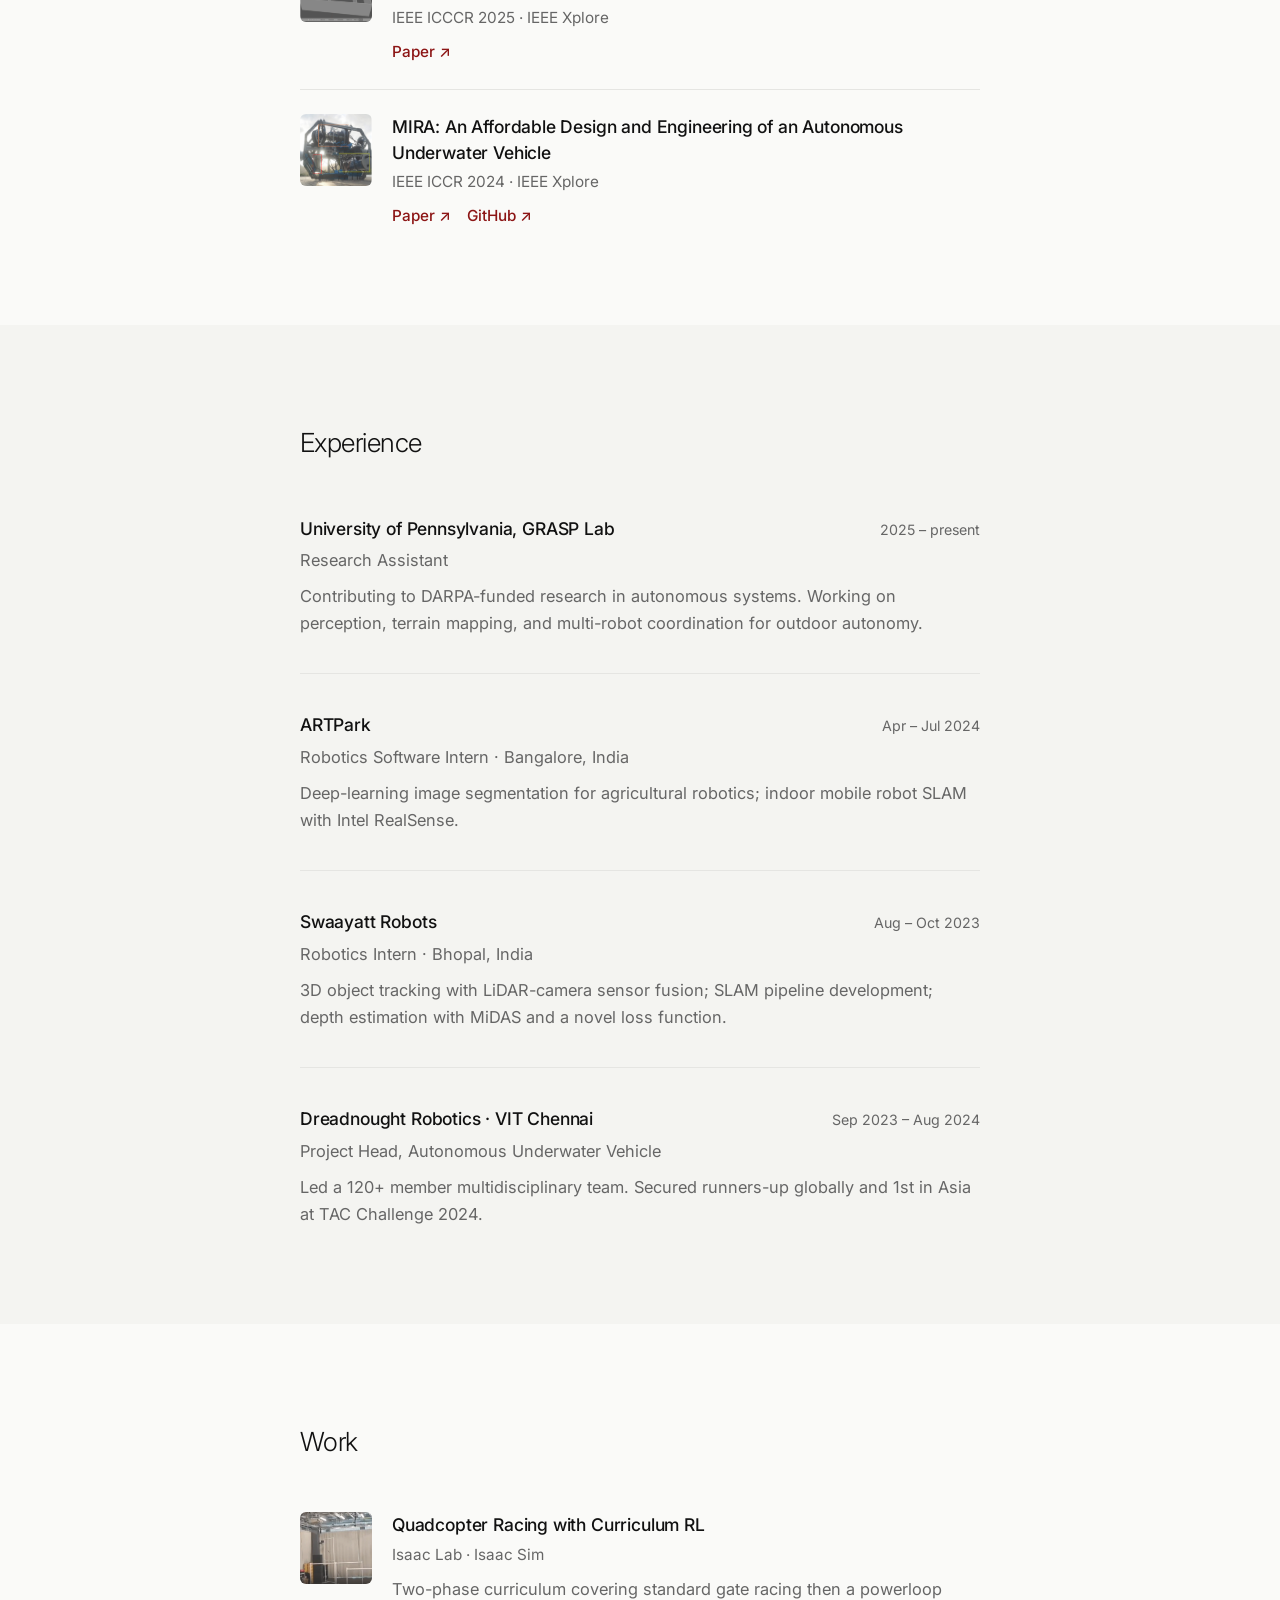
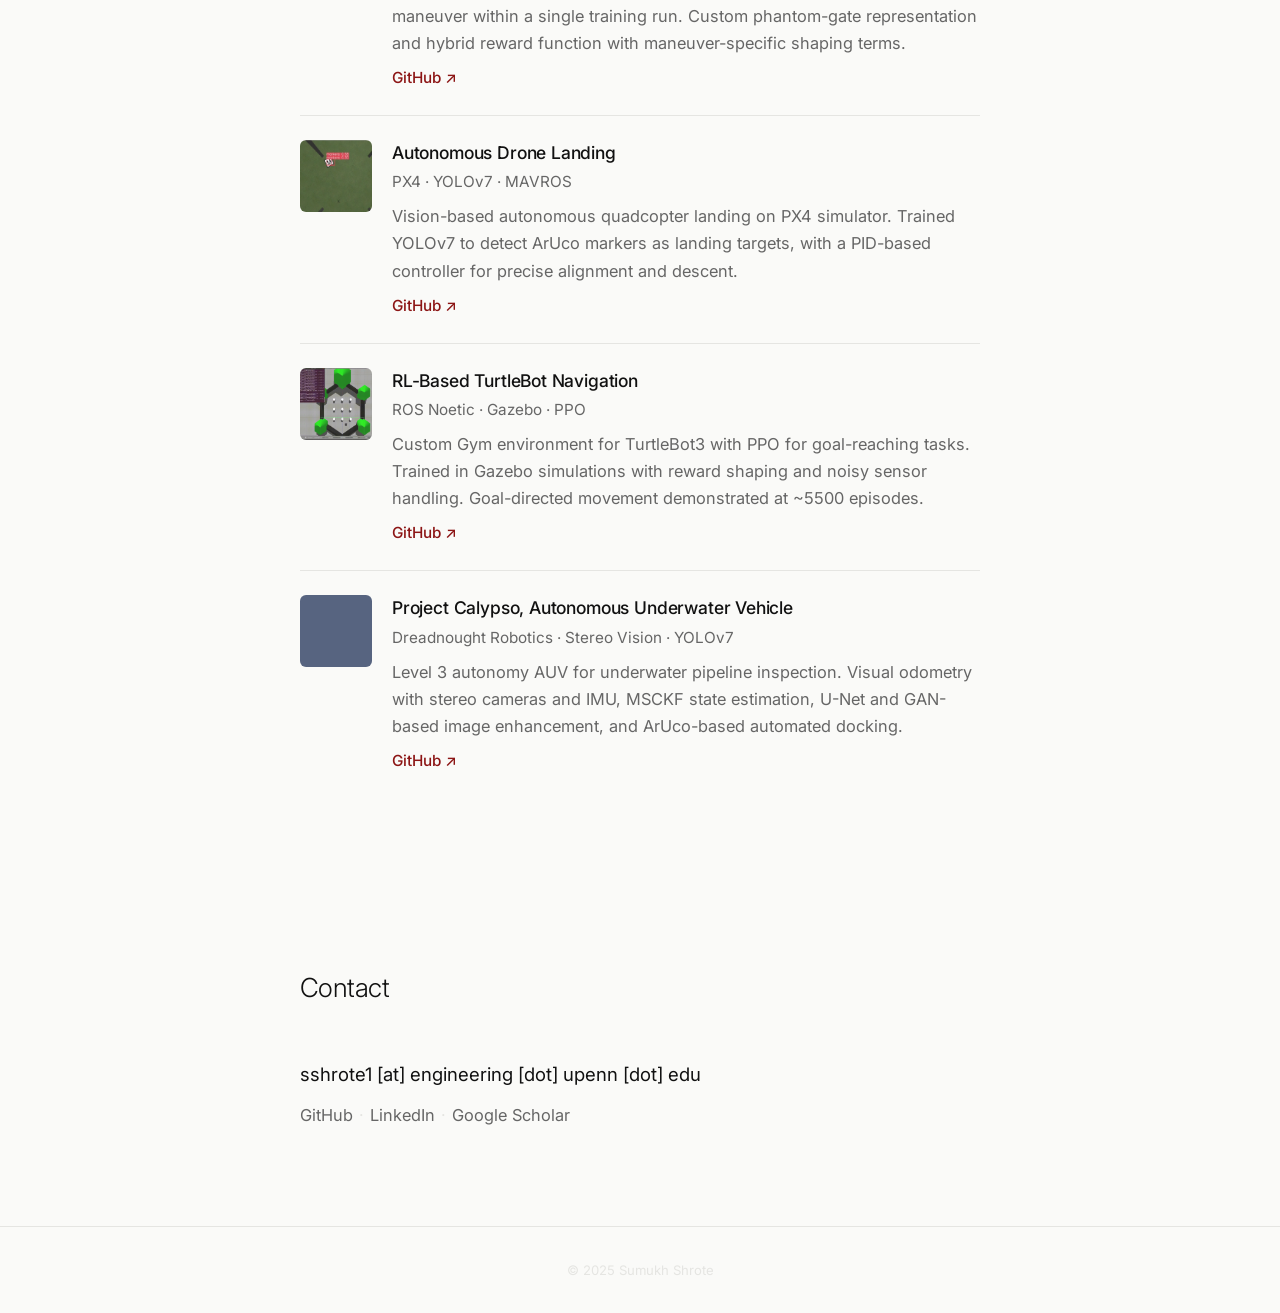
==== commit 038963ff: "Update image source for hero photo" ====
--- a/index.html
+++ b/index.html
@@ -48,7 +48,7 @@
         </div>
       </div>
       <div class="hero-photo">
-        <img src="assets/images/sumukh.jpg" alt="Sumukh Shrote" />
+        <img src="assets/sumukh.jpeg" alt="Sumukh Shrote" />
       </div>
     </div>
     <div class="scroll-hint" aria-hidden="true">↓</div>
--- a/style.css
+++ b/style.css
@@ -402,6 +402,13 @@
 
   .nav-links { display: none; }
 
+  .hero-inner {
+    flex-direction: column-reverse;
+    gap: 32px;
+    text-align: center;
+  }
+  .hero-photo { width: 140px; height: 140px; }
+  .hero-links { justify-content: center; }
   .hero-name { font-size: 2.5rem; }
 
   .research-grid { grid-template-columns: 1fr; gap: 24px; }
@@ -415,3 +422,100 @@
 
   .news-list li { grid-template-columns: 44px 1fr; }
 }
+
+/* ─── Hero ──────────────────────────────────────────────── */
+#hero {
+  min-height: 100vh;
+  display: flex;
+  flex-direction: column;
+  justify-content: center;
+  align-items: center;
+  padding: 120px 24px 80px;
+  position: relative;
+}
+
+.hero-inner {
+  width: 100%;
+  max-width: 860px;
+  display: flex;
+  align-items: center;
+  gap: 64px;
+}
+
+.hero-text {
+  flex: 1;
+  min-width: 0;
+}
+
+.hero-photo {
+  flex-shrink: 0;
+  width: 200px;
+  height: 200px;
+}
+
+.hero-photo img {
+  width: 100%;
+  height: 100%;
+  object-fit: cover;
+  border-radius: 50%;
+  filter: grayscale(15%);
+}
+
+.hero-label {
+  font-size: 0.875rem;
+  color: var(--secondary);
+  letter-spacing: 0.04em;
+  text-transform: uppercase;
+  margin-bottom: 20px;
+  font-weight: 400;
+}
+
+.hero-name {
+  font-size: clamp(2.8rem, 6.5vw, 4.25rem);
+  font-weight: 300;
+  letter-spacing: -0.03em;
+  line-height: 1.05;
+  margin-bottom: 28px;
+  color: var(--text);
+}
+
+.hero-tagline {
+  font-size: 1rem;
+  color: var(--secondary);
+  margin-bottom: 20px;
+  letter-spacing: 0.01em;
+}
+
+.hero-statement {
+  font-size: 1.125rem;
+  color: var(--text);
+  max-width: 540px;
+  line-height: 1.6;
+  margin-bottom: 36px;
+  font-weight: 300;
+}
+
+.hero-links {
+  display: flex;
+  align-items: center;
+  gap: 10px;
+  flex-wrap: wrap;
+  font-size: 0.875rem;
+}
+
+.hero-links a {
+  color: var(--secondary);
+  font-weight: 400;
+}
+.hero-links a:hover { color: var(--accent); opacity: 1; }
+
+.dot { color: var(--border); }
+
+.scroll-hint {
+  position: absolute;
+  bottom: 36px;
+  left: 50%;
+  transform: translateX(-50%);
+  font-size: 0.75rem;
+  color: var(--border);
+}
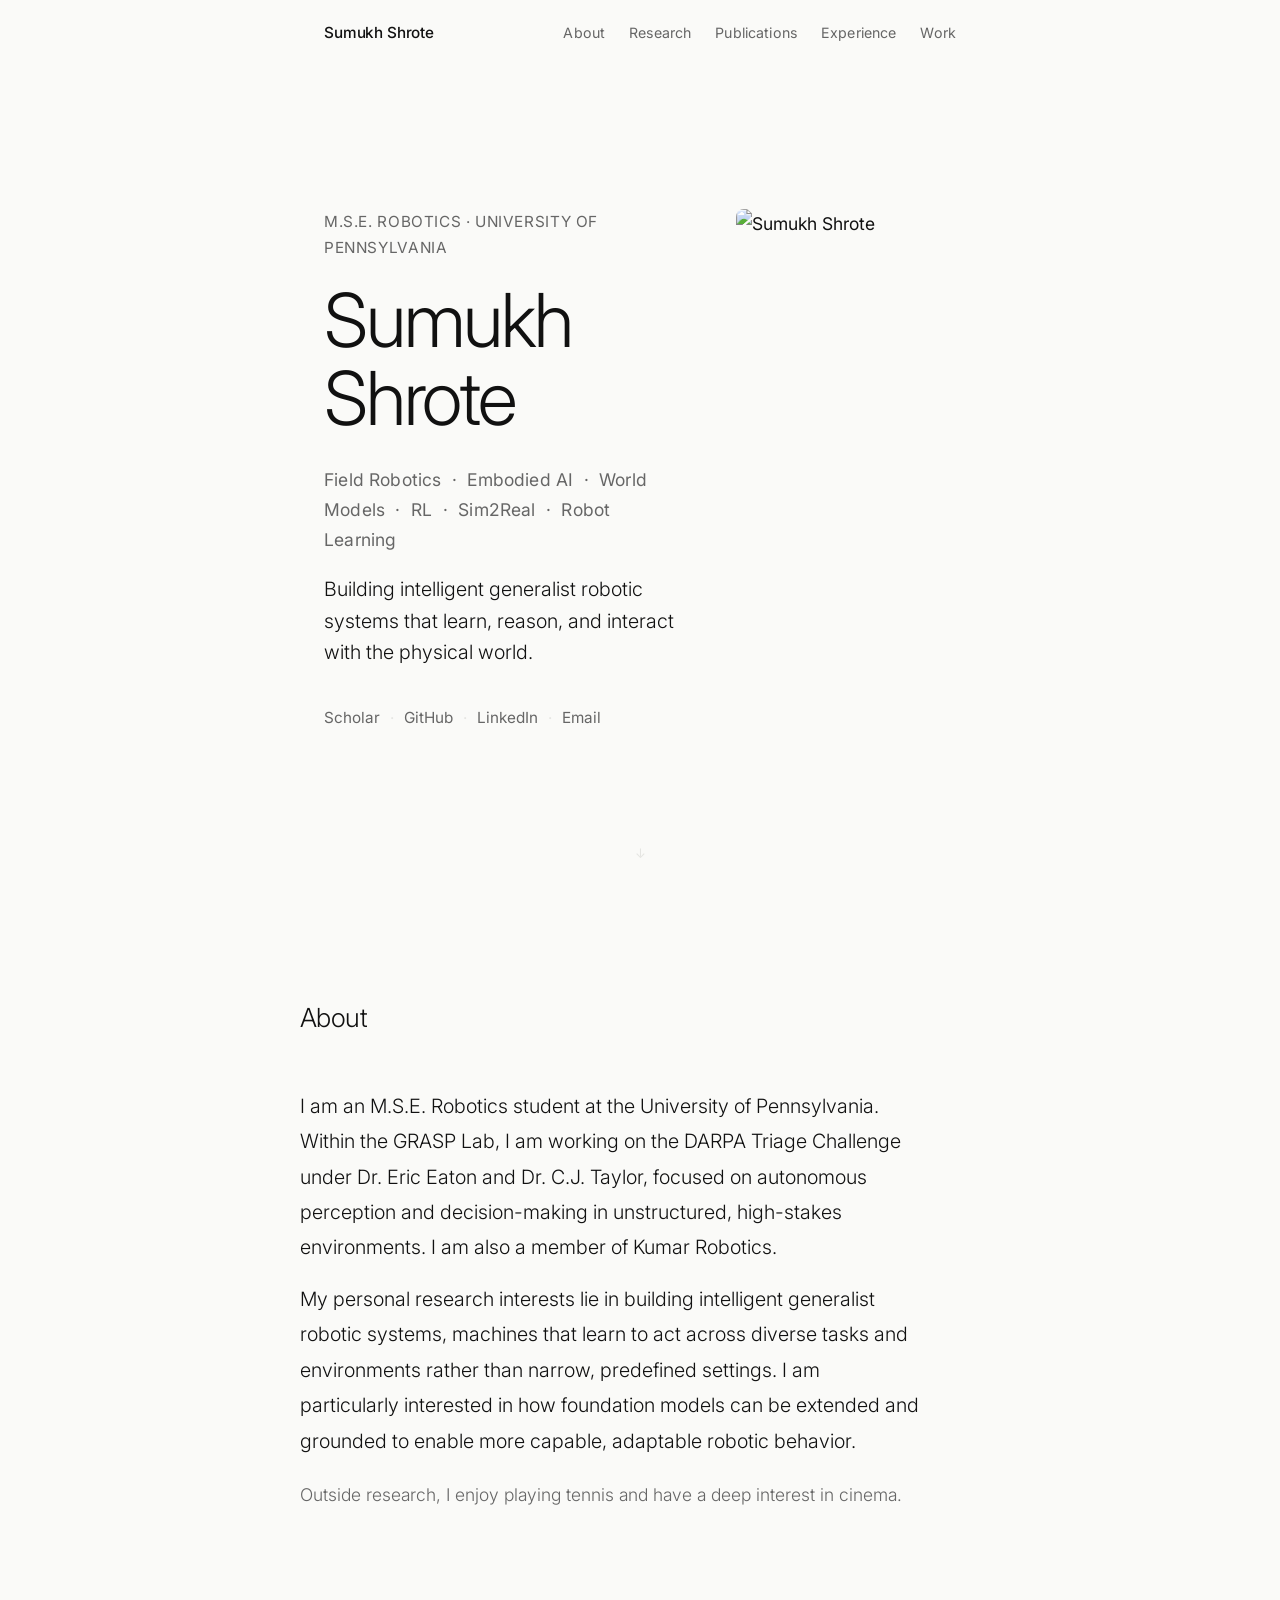
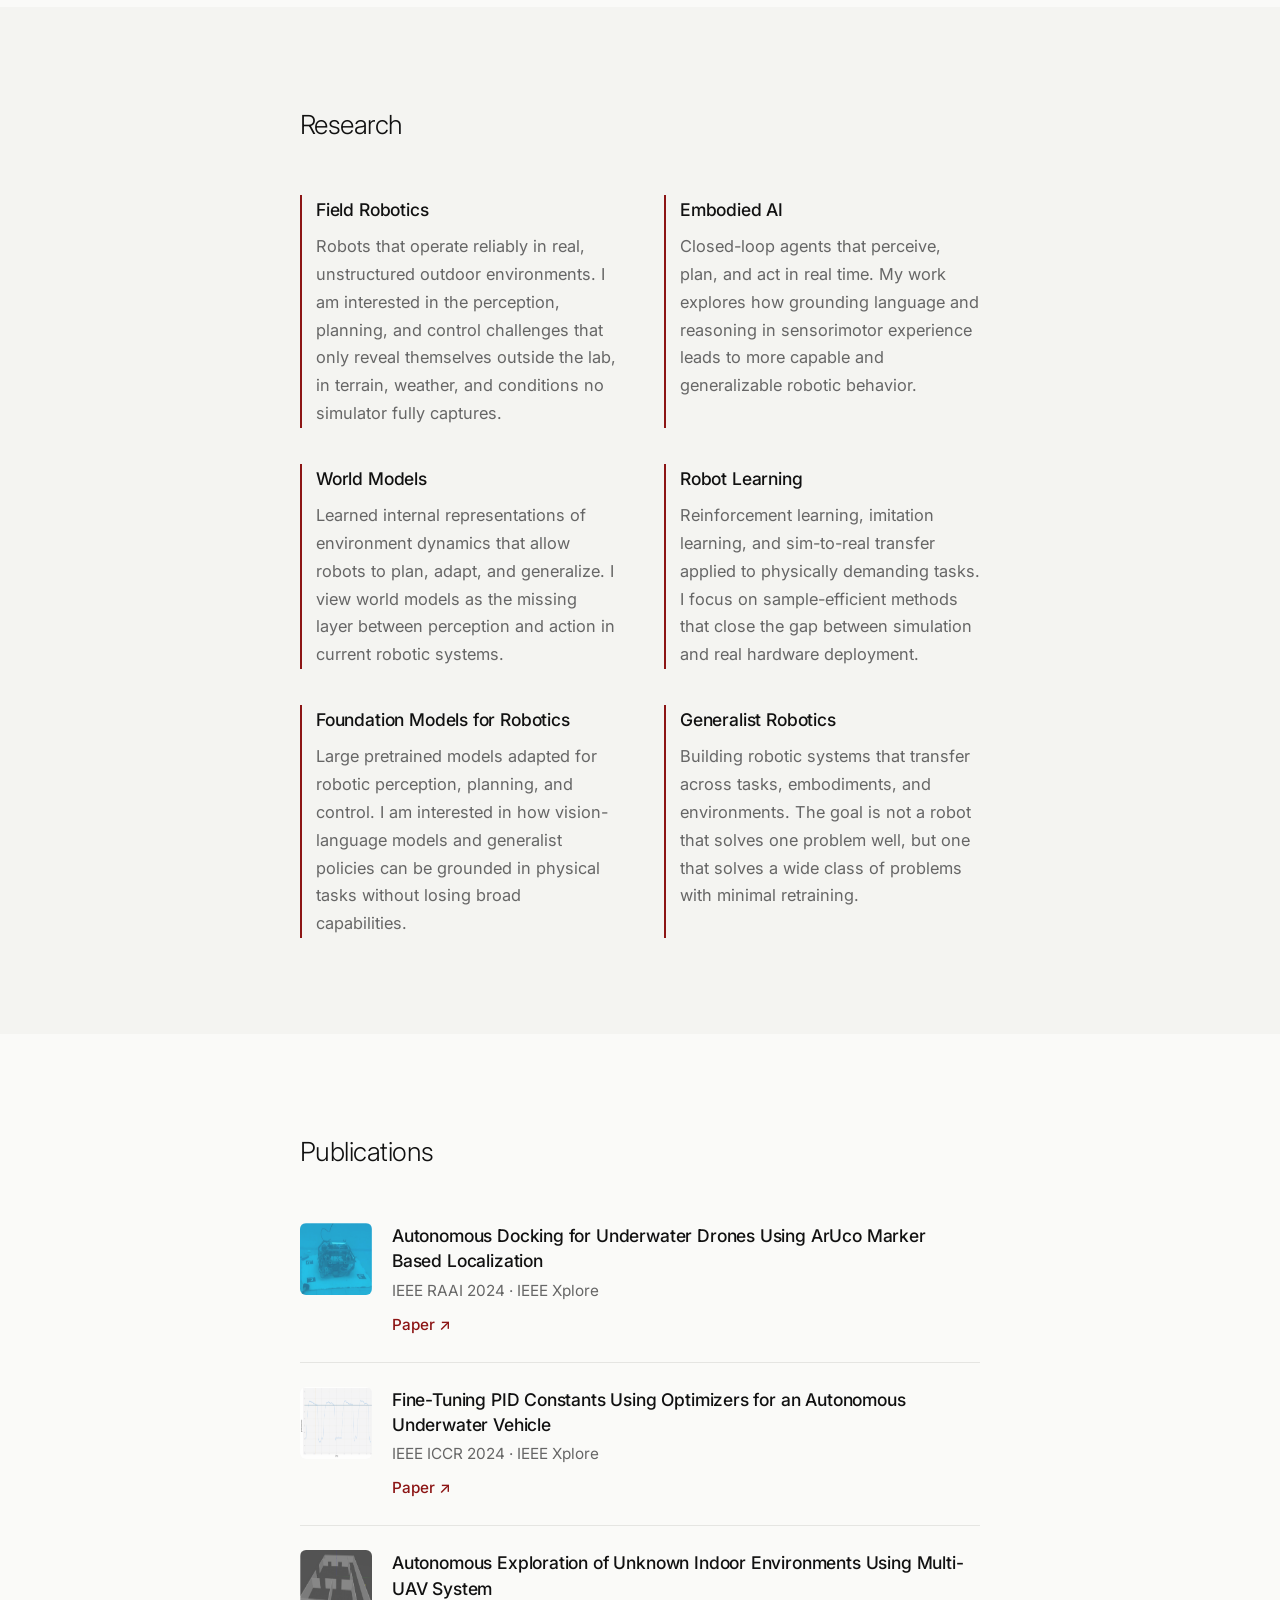
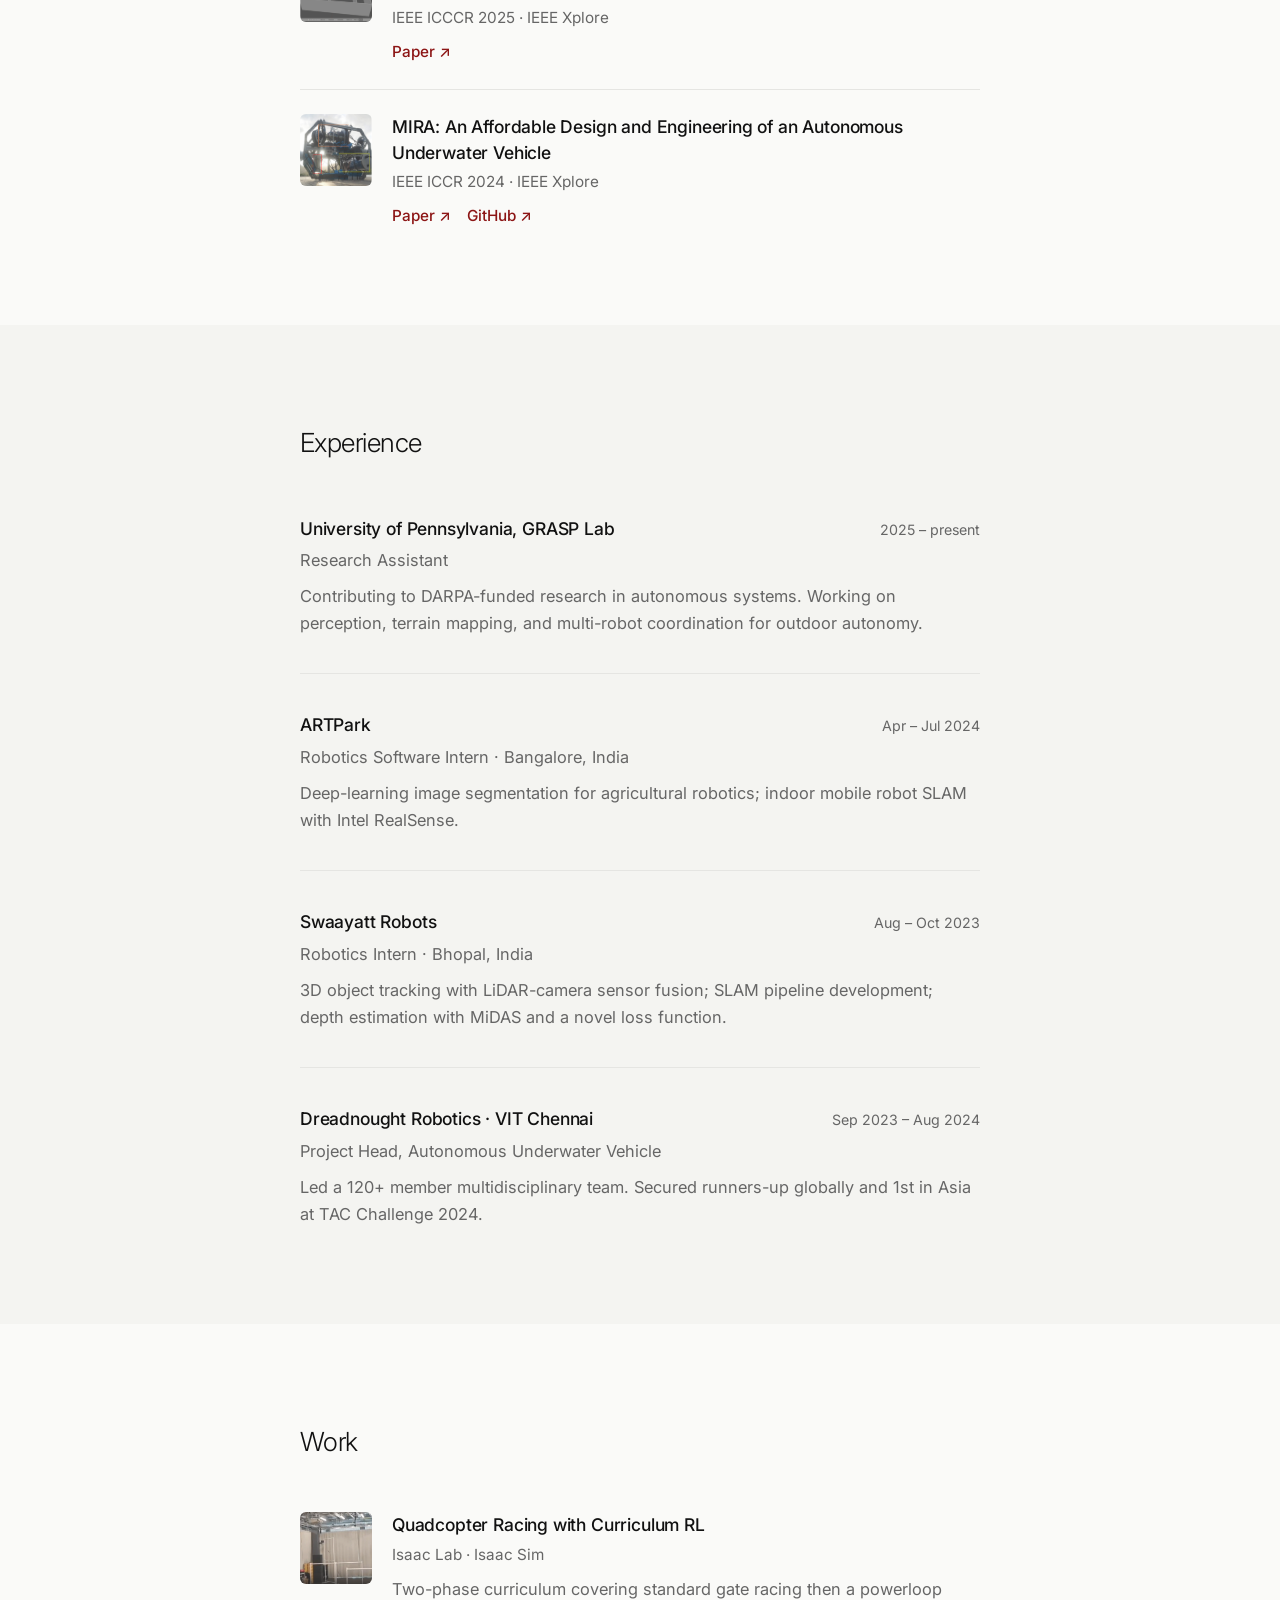
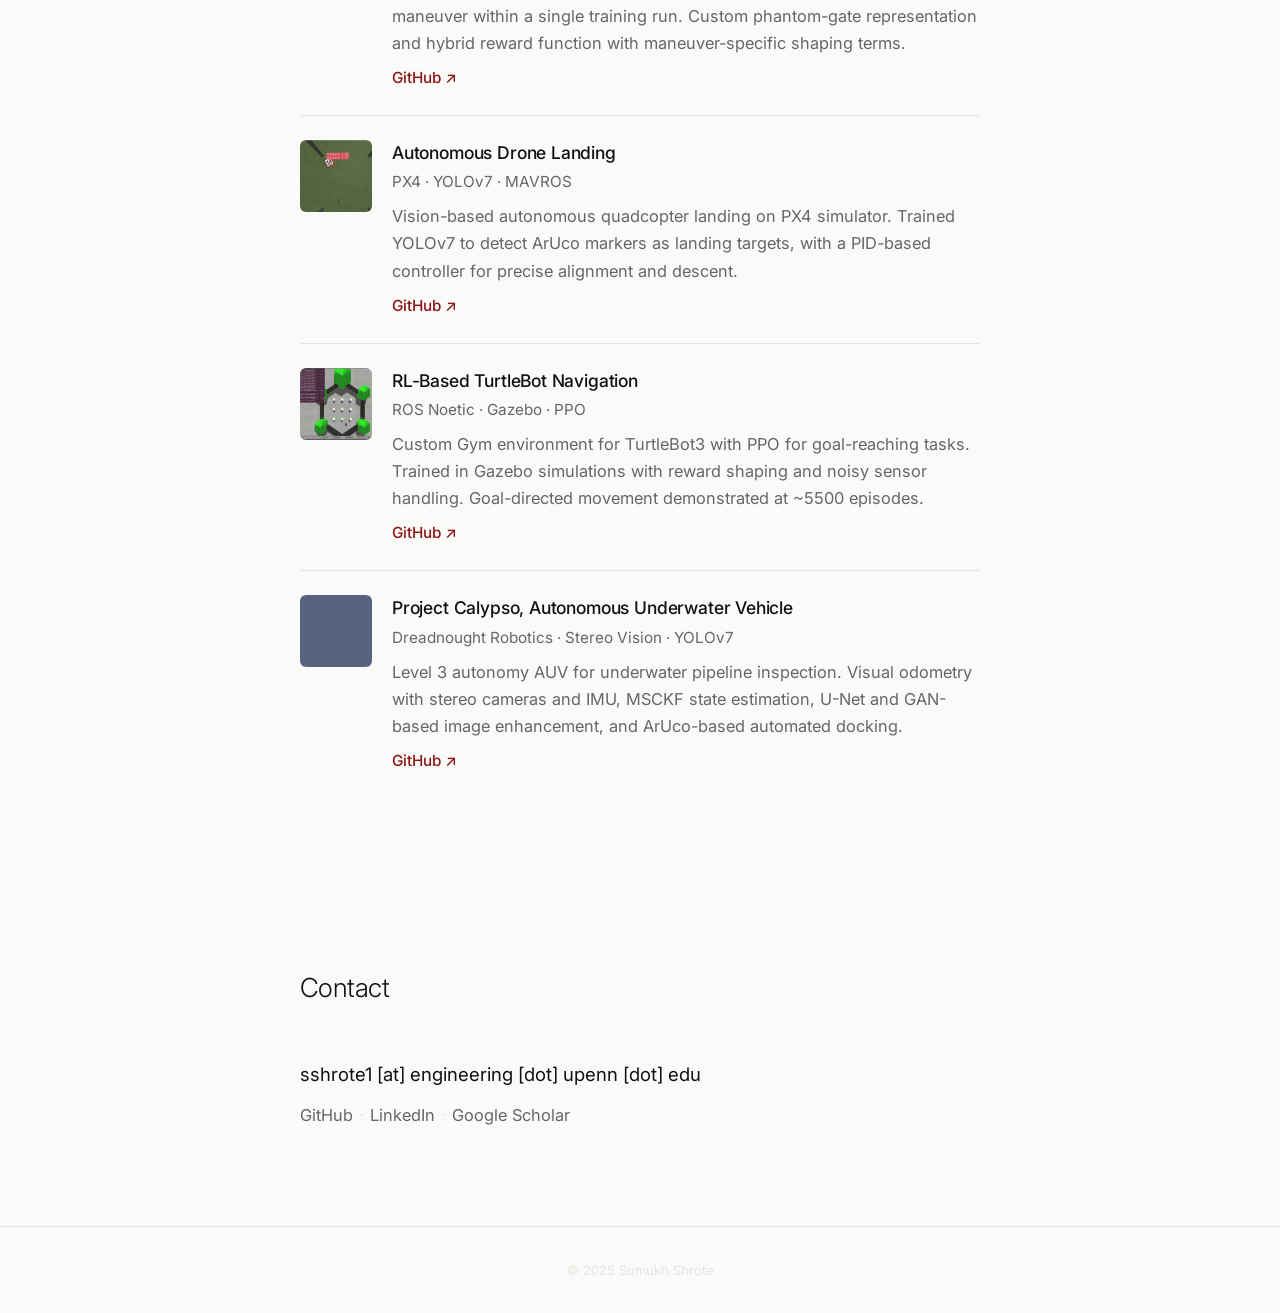
==== commit 6c5142e6: "Update image source and fix HTML closing tag" ====
--- a/index.html
+++ b/index.html
@@ -48,7 +48,7 @@
         </div>
       </div>
       <div class="hero-photo">
-        <img src="assets/sumukh.jpeg" alt="Sumukh Shrote" />
+        <img src="assets/images/sumukh.jpg" alt="Sumukh Shrote" />
       </div>
     </div>
     <div class="scroll-hint" aria-hidden="true">↓</div>
--- a/style.css
+++ b/style.css
@@ -403,12 +403,13 @@
   .nav-links { display: none; }
 
   .hero-inner {
-    flex-direction: column-reverse;
+    flex-direction: column;
     gap: 32px;
-    text-align: center;
   }
-  .hero-photo { width: 140px; height: 140px; }
-  .hero-links { justify-content: center; }
+  .hero-photo {
+    width: 100%;
+    height: 260px;
+  }
   .hero-name { font-size: 2.5rem; }
 
   .research-grid { grid-template-columns: 1fr; gap: 24px; }
@@ -438,27 +439,31 @@
   width: 100%;
   max-width: 860px;
   display: flex;
-  align-items: center;
-  gap: 64px;
+  align-items: stretch;
+  gap: 56px;
 }
 
 .hero-text {
   flex: 1;
   min-width: 0;
+  display: flex;
+  flex-direction: column;
+  justify-content: center;
 }
 
 .hero-photo {
   flex-shrink: 0;
-  width: 200px;
-  height: 200px;
+  width: 220px;
+  border-radius: 8px;
+  overflow: hidden;
 }
 
 .hero-photo img {
   width: 100%;
   height: 100%;
   object-fit: cover;
-  border-radius: 50%;
-  filter: grayscale(15%);
+  object-position: center top;
+  display: block;
 }
 
 .hero-label {
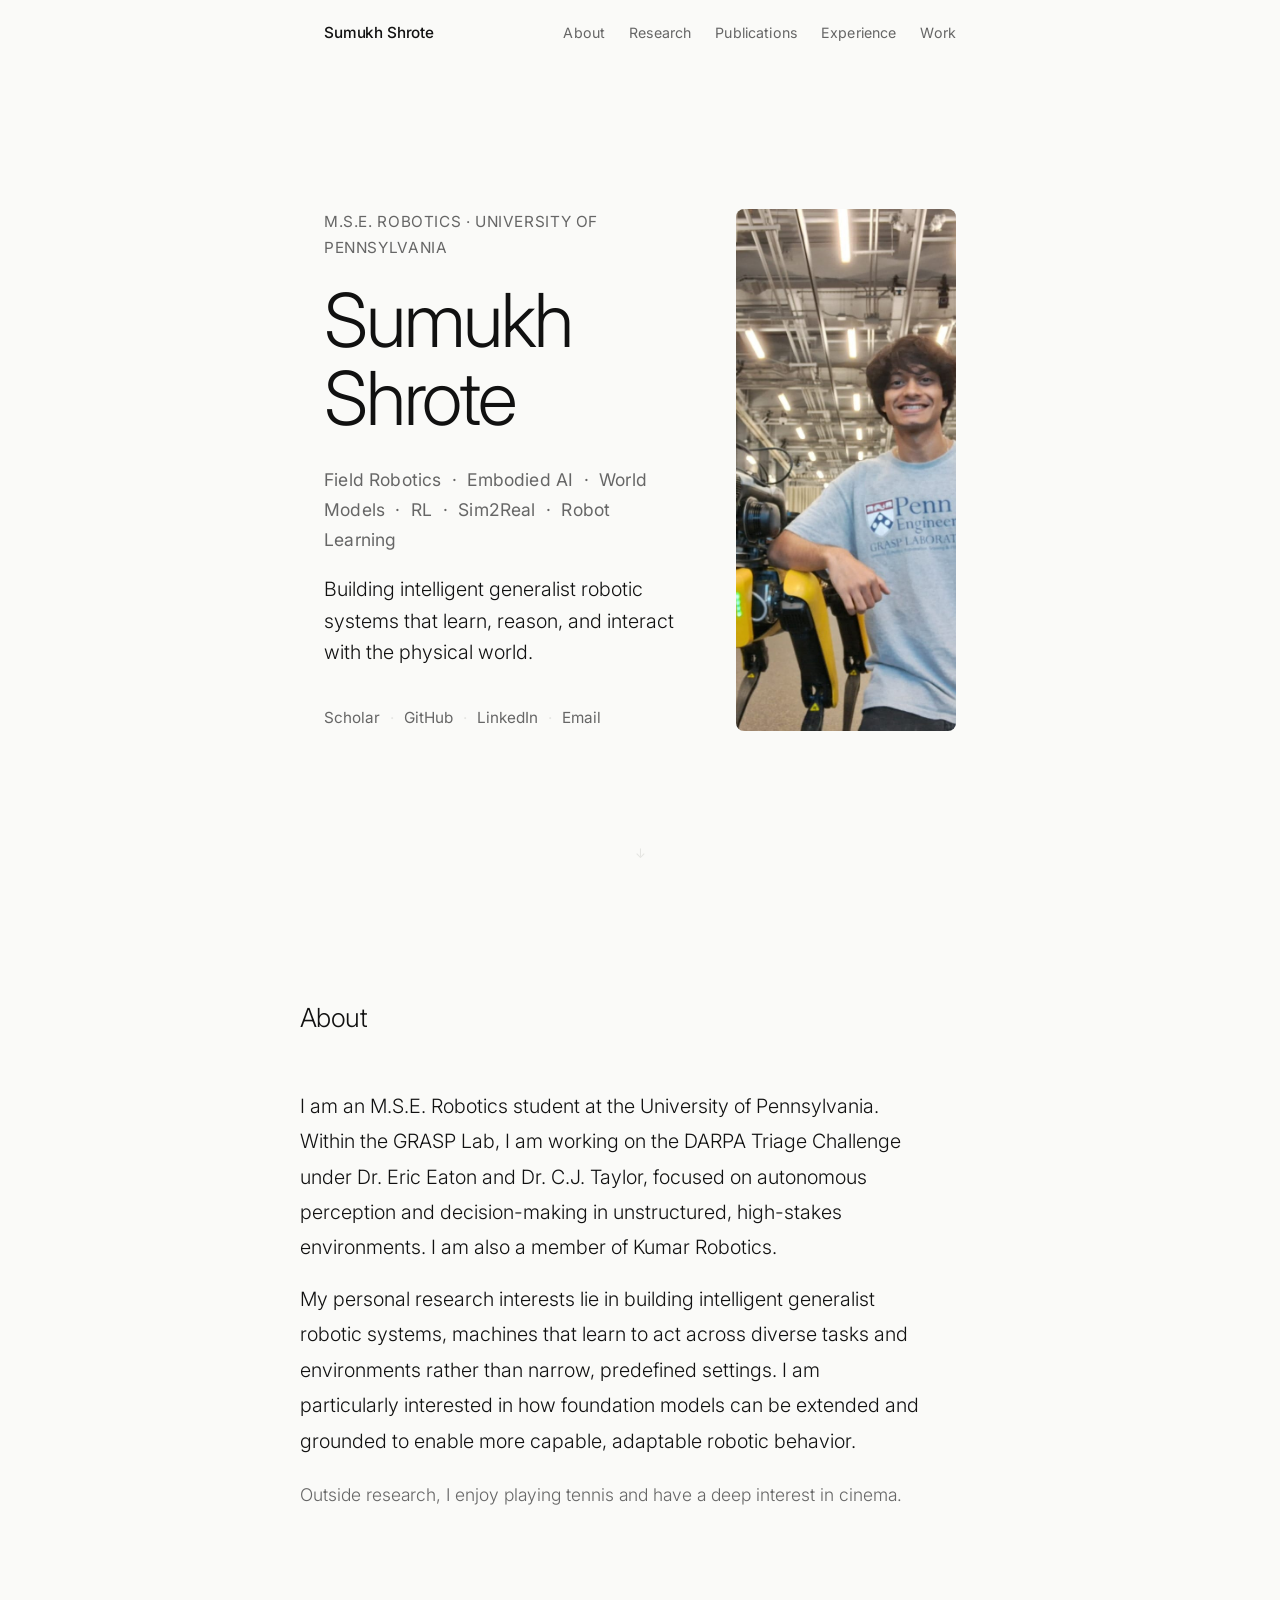
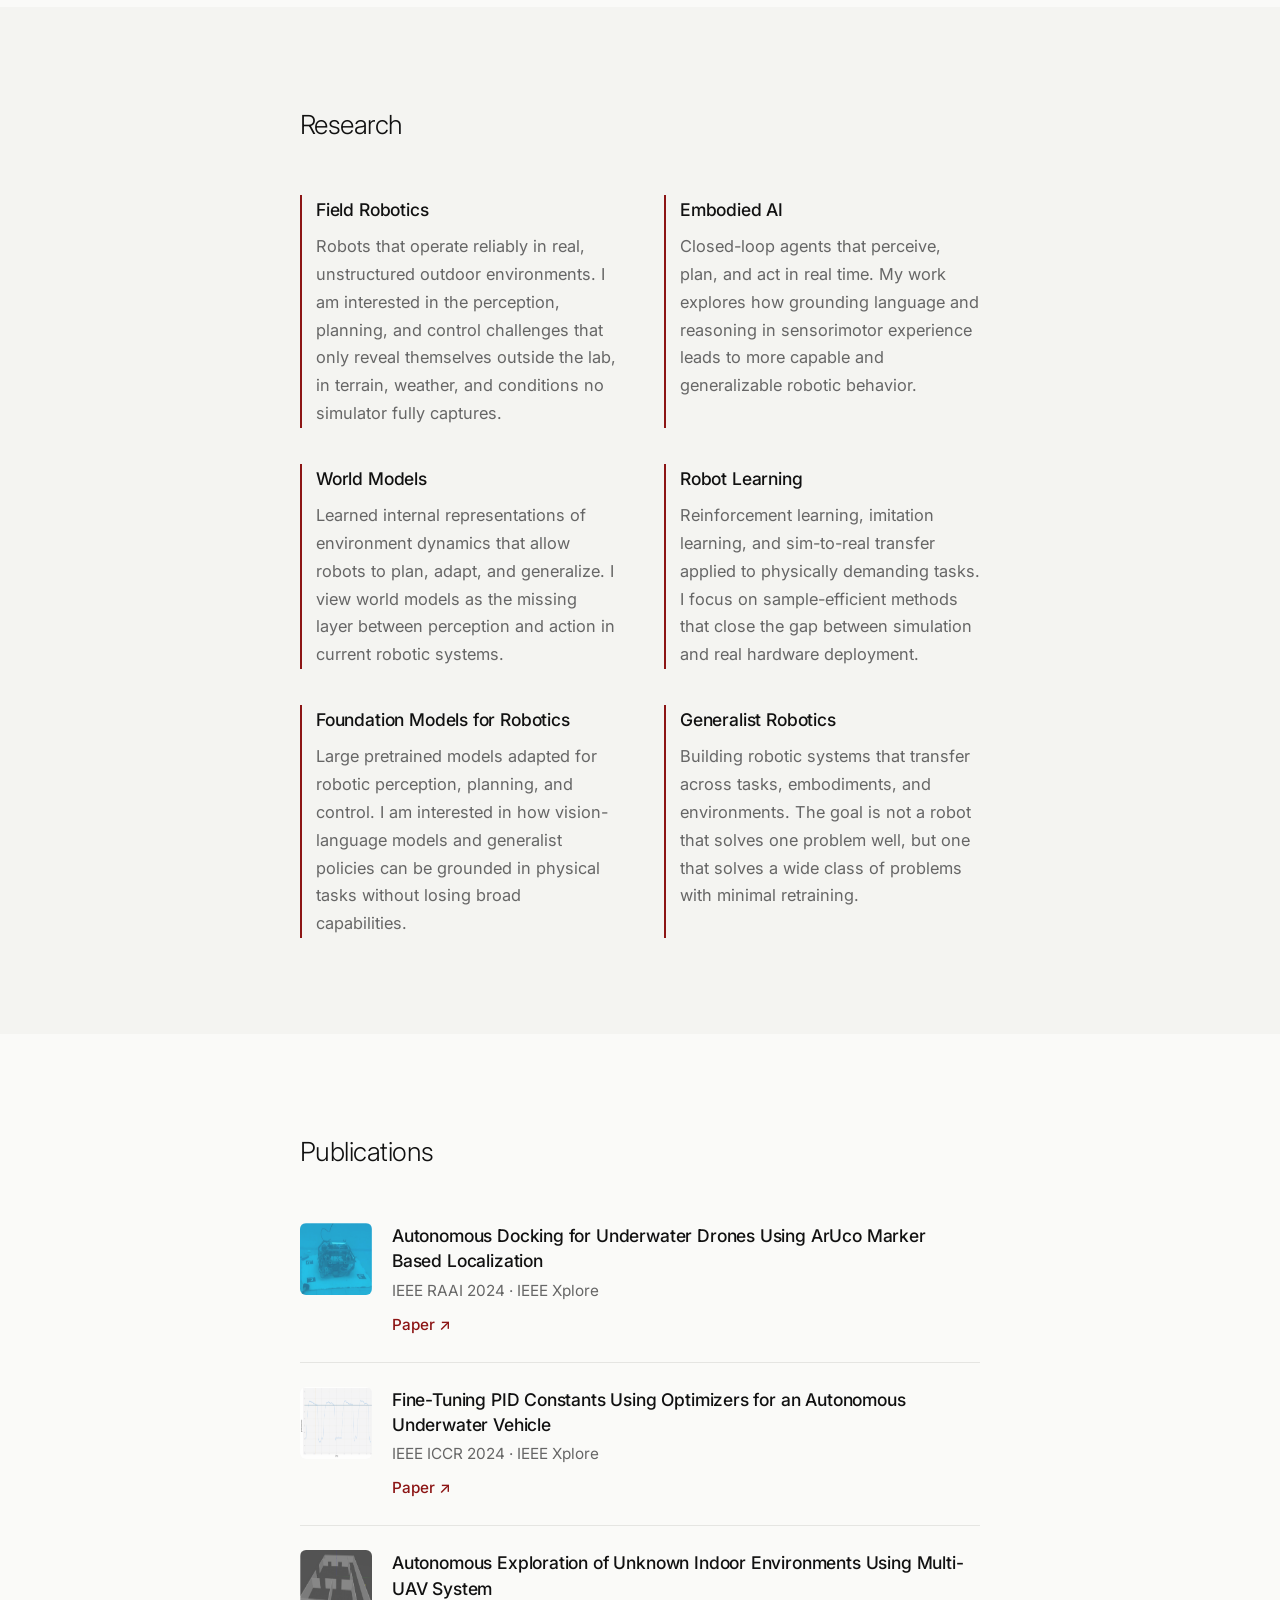
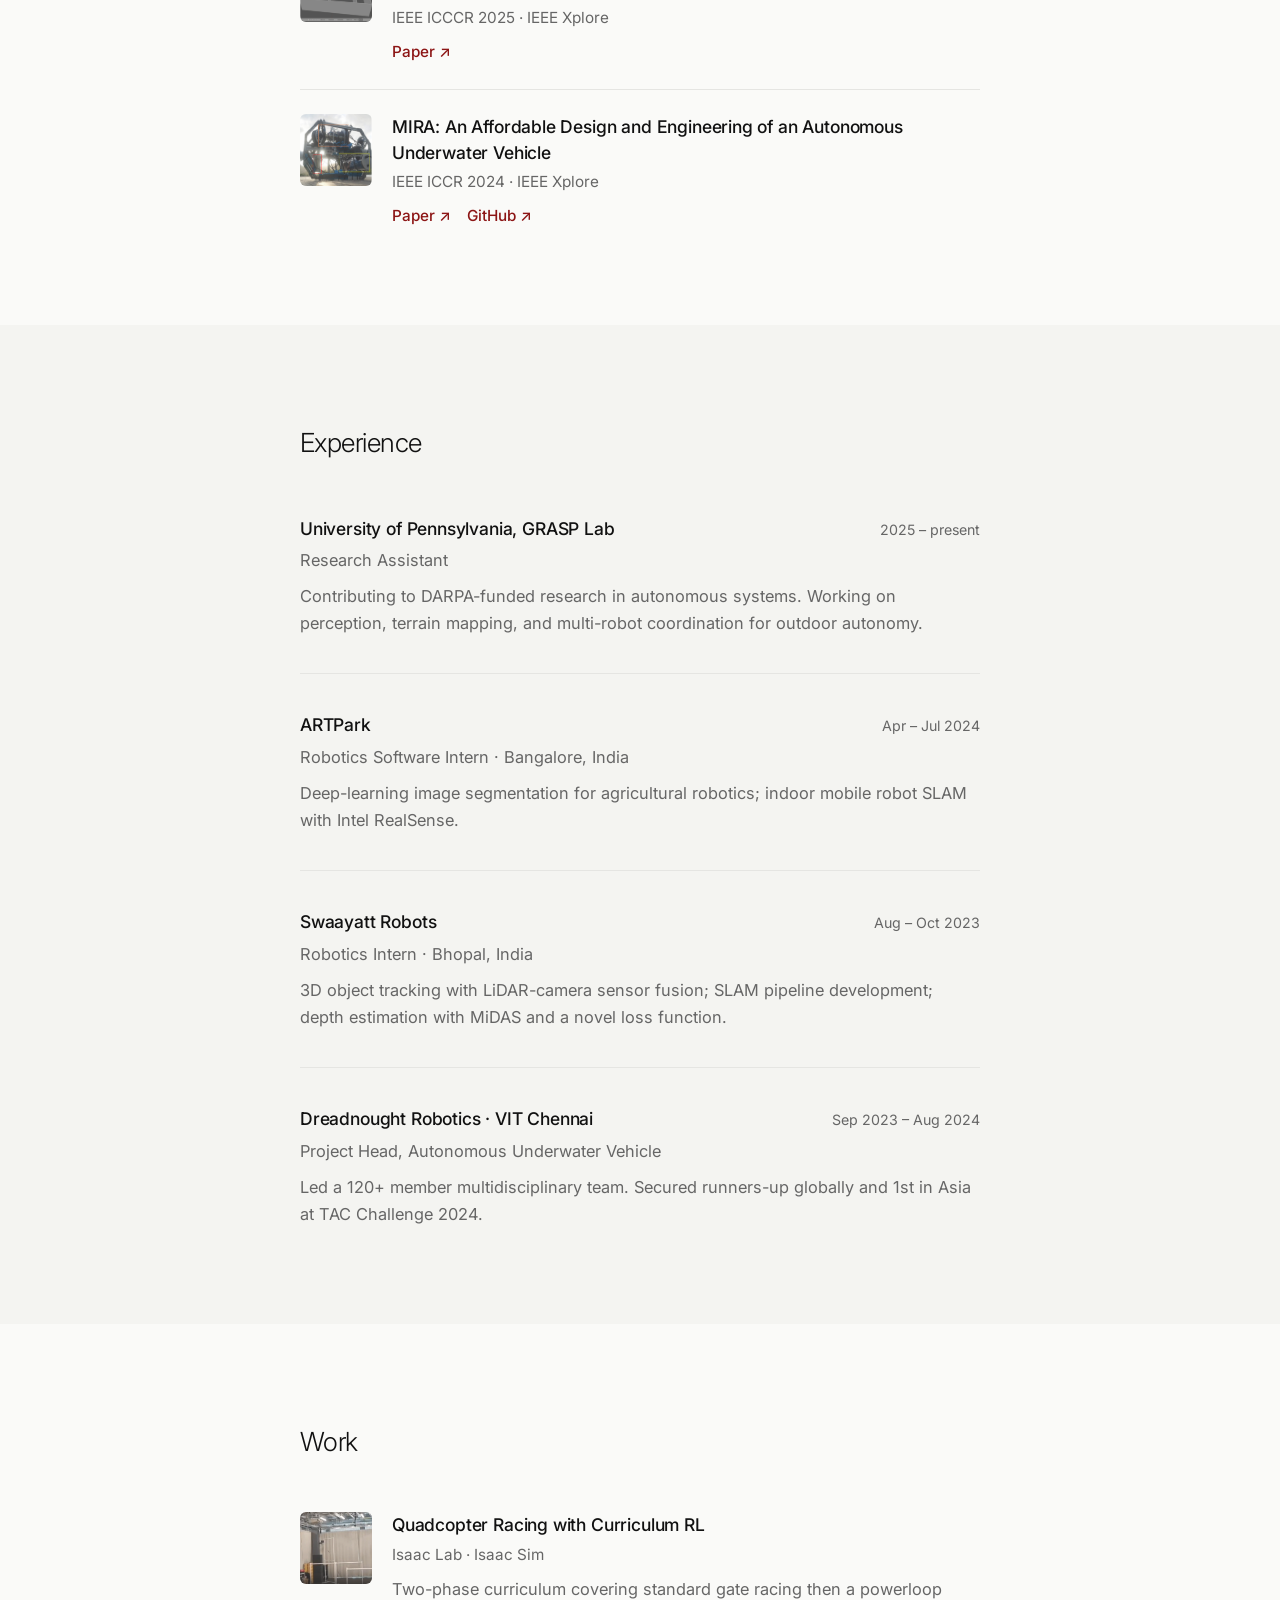
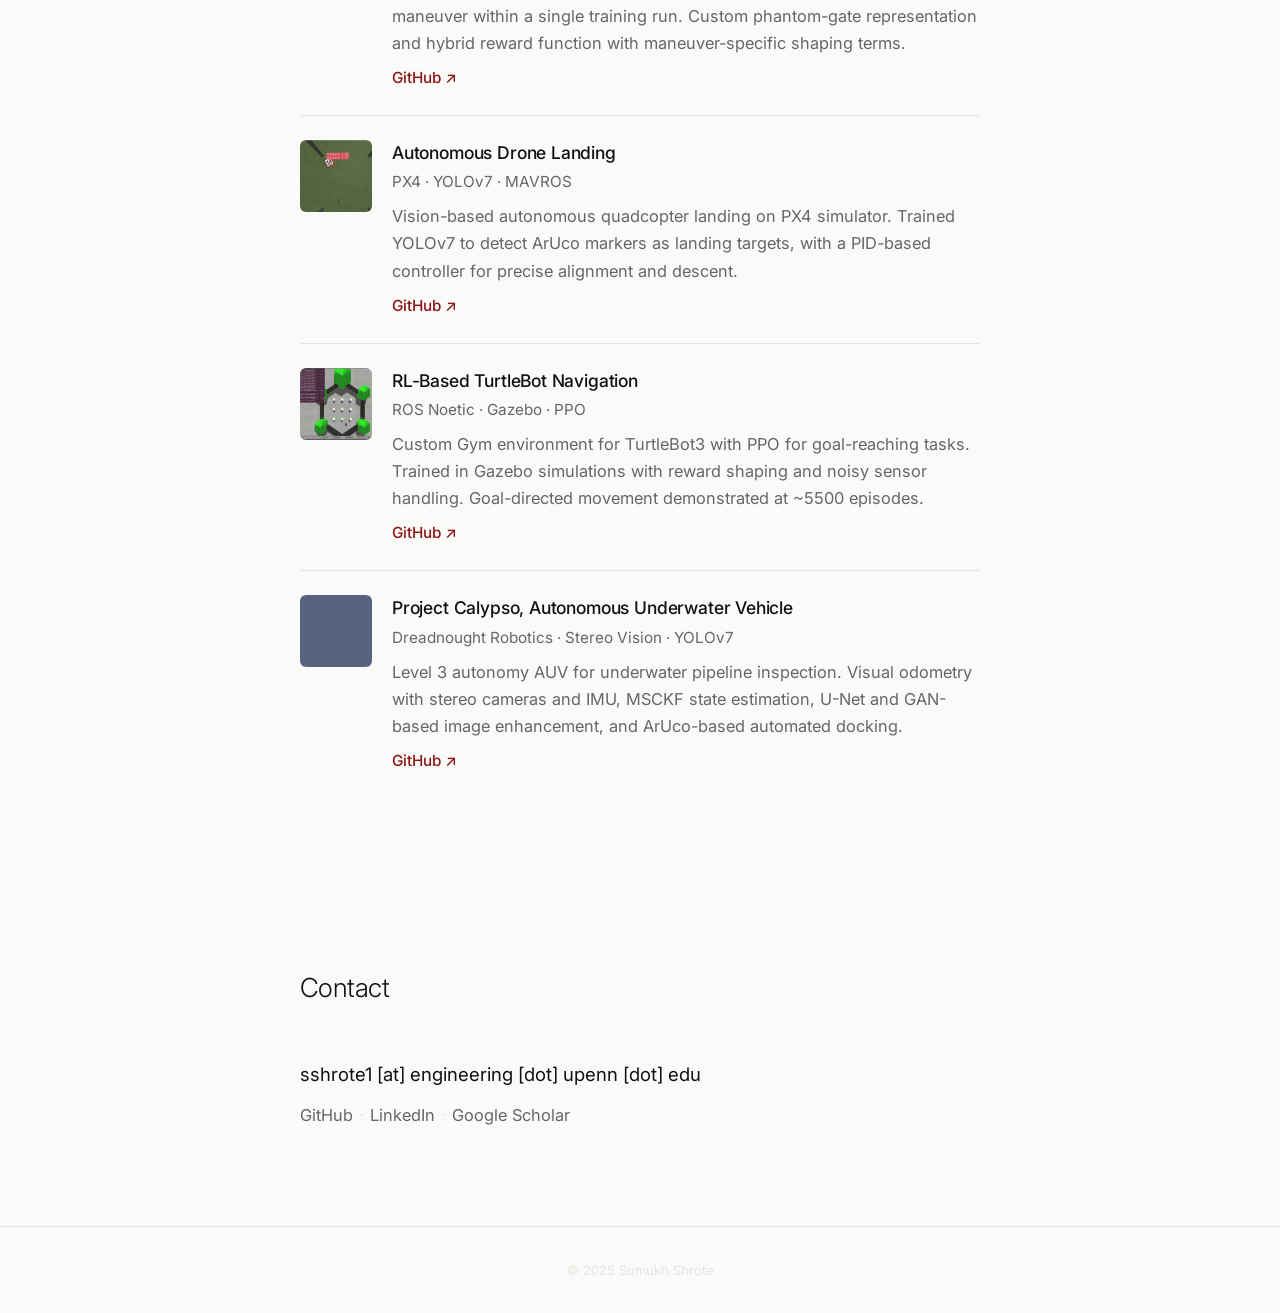
==== commit 8999950a: "Update index.html" ====
--- a/index.html
+++ b/index.html
@@ -48,7 +48,7 @@
         </div>
       </div>
       <div class="hero-photo">
-        <img src="assets/images/sumukh.jpg" alt="Sumukh Shrote" />
+        <img src="assets/sumukh.jpeg" alt="Sumukh Shrote" />
       </div>
     </div>
     <div class="scroll-hint" aria-hidden="true">↓</div>
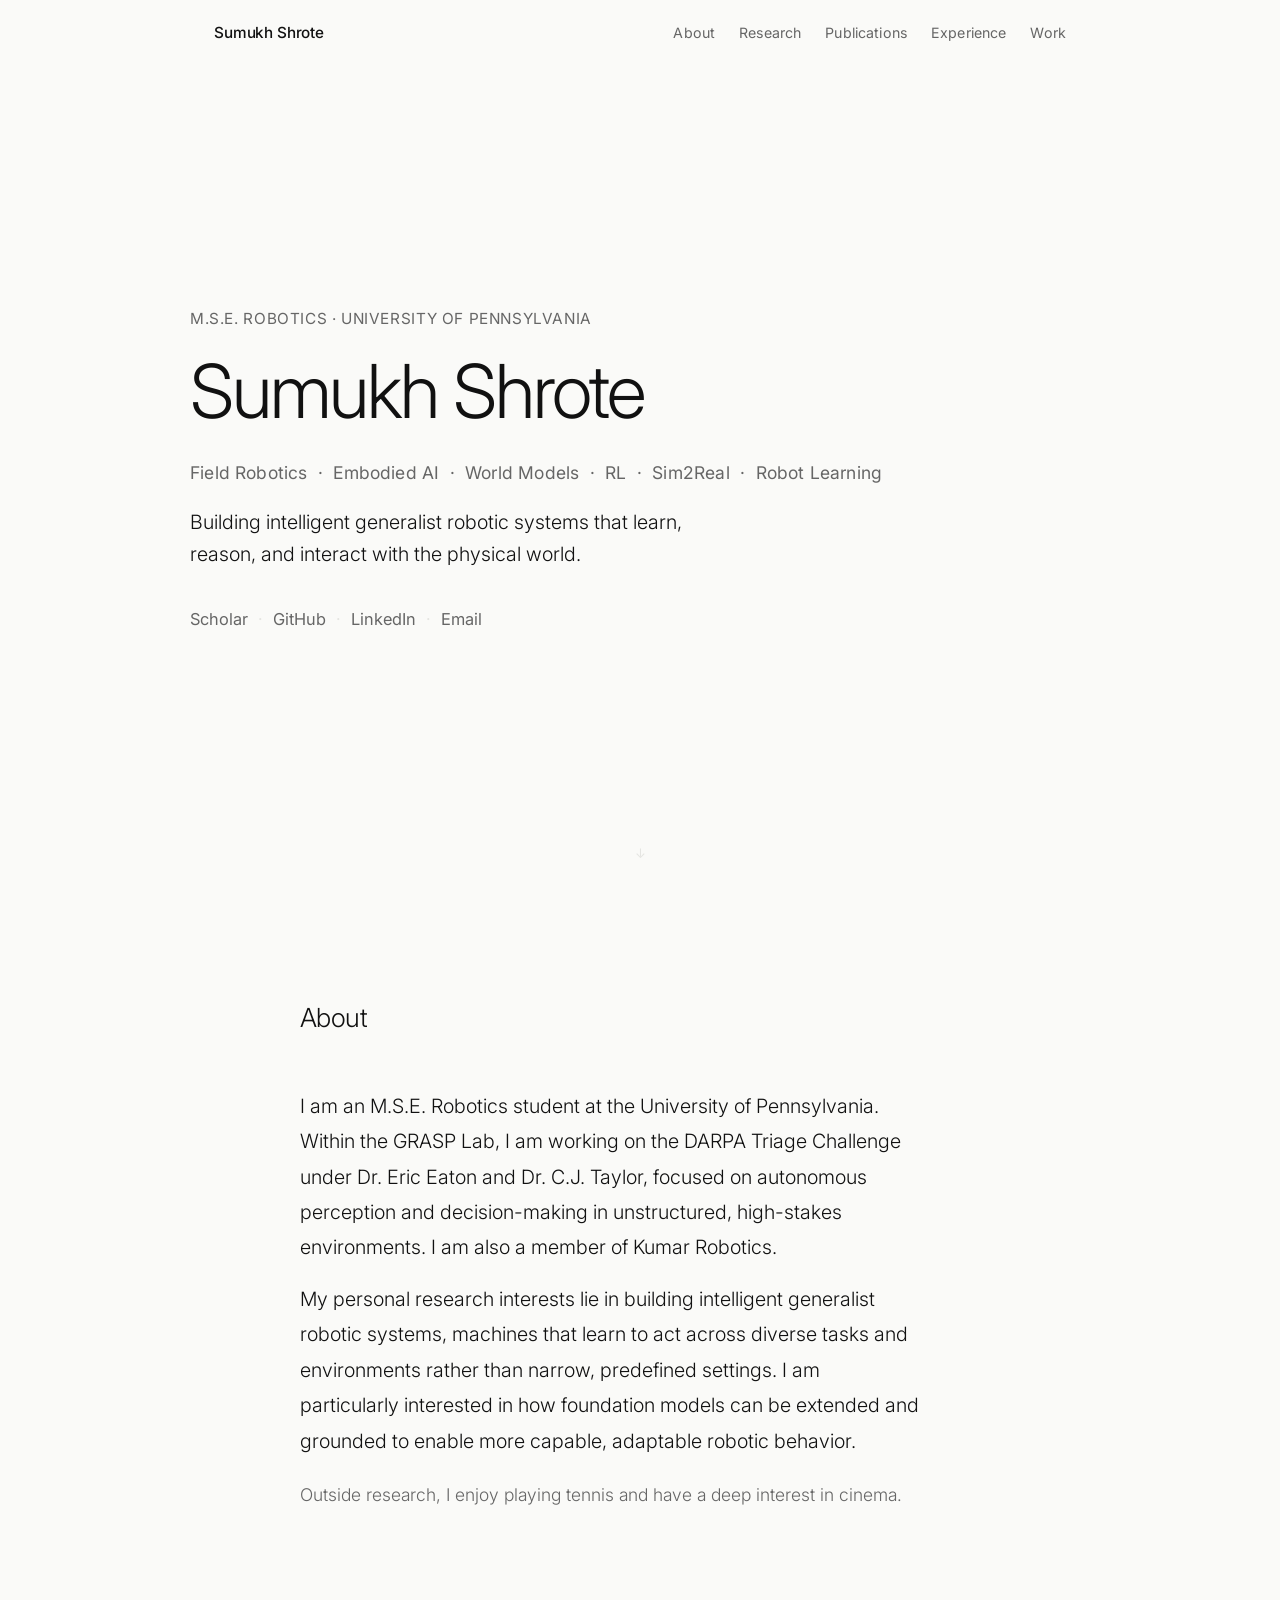
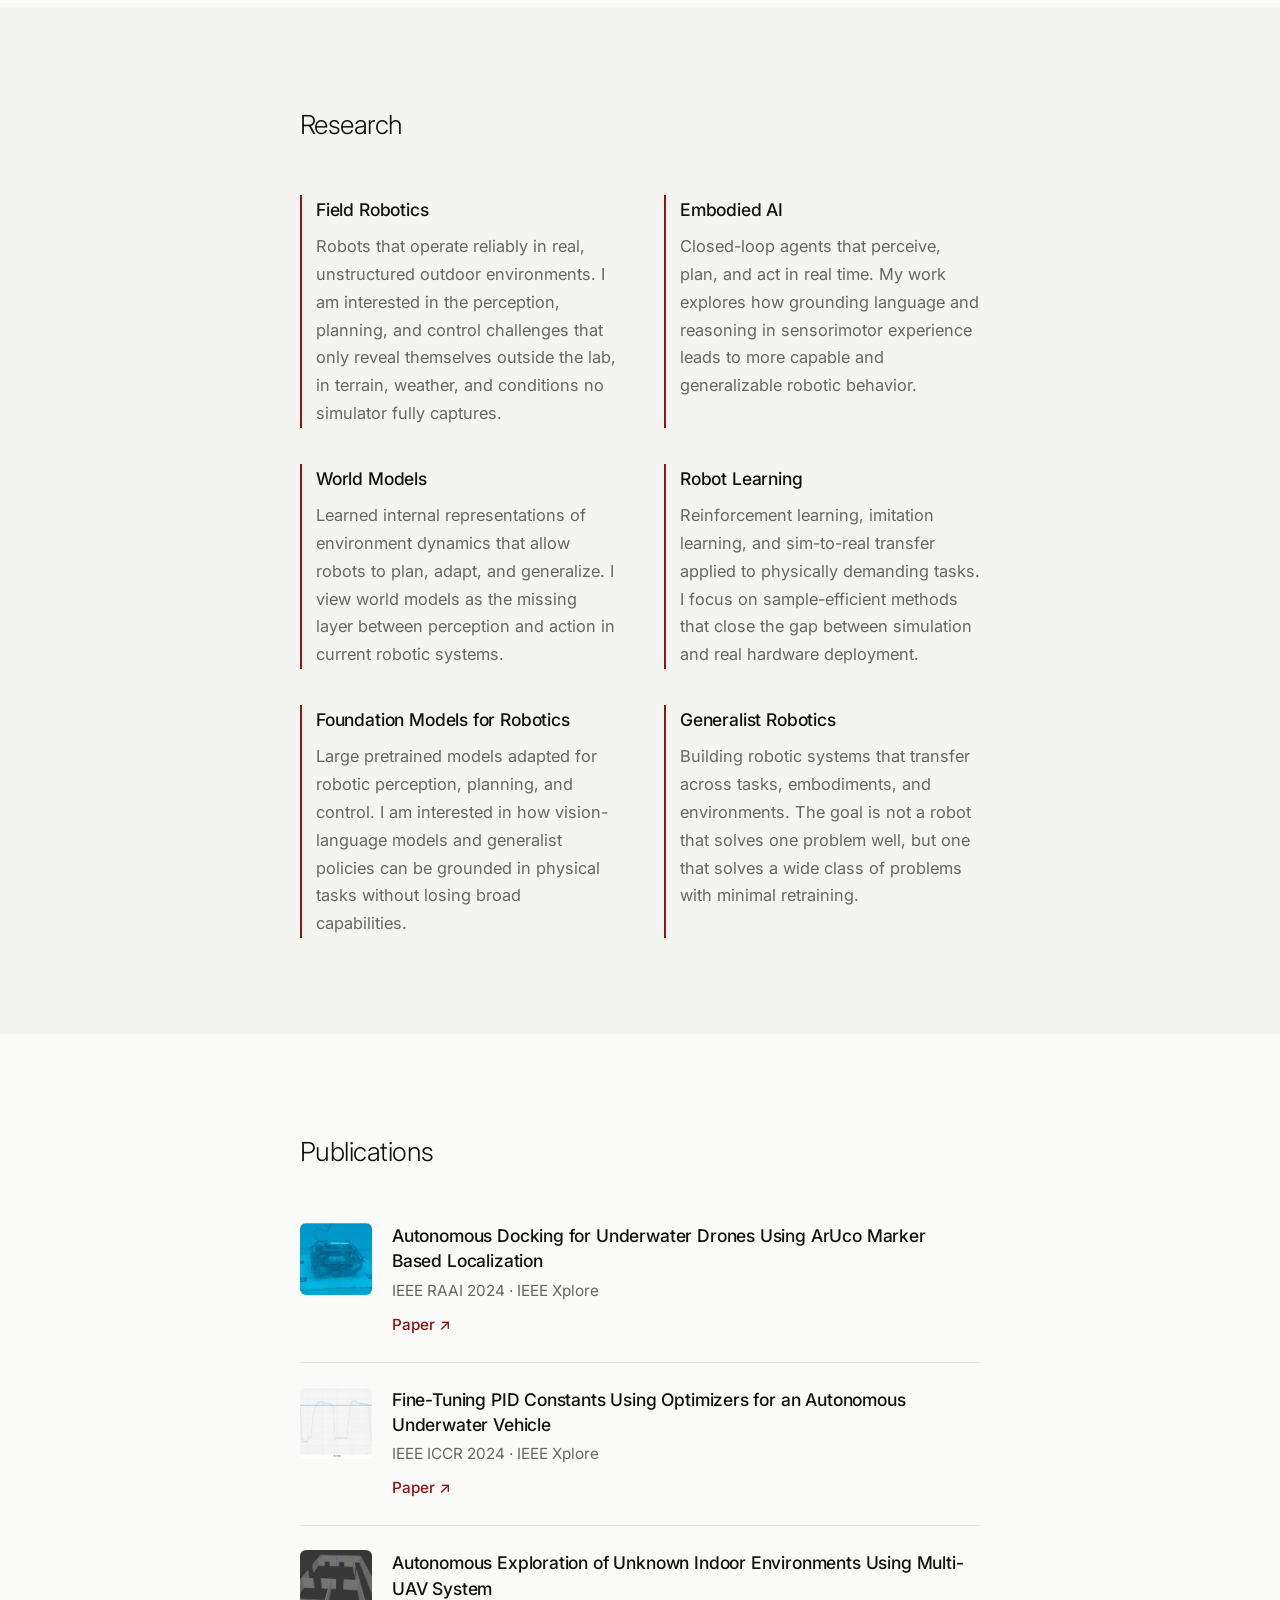
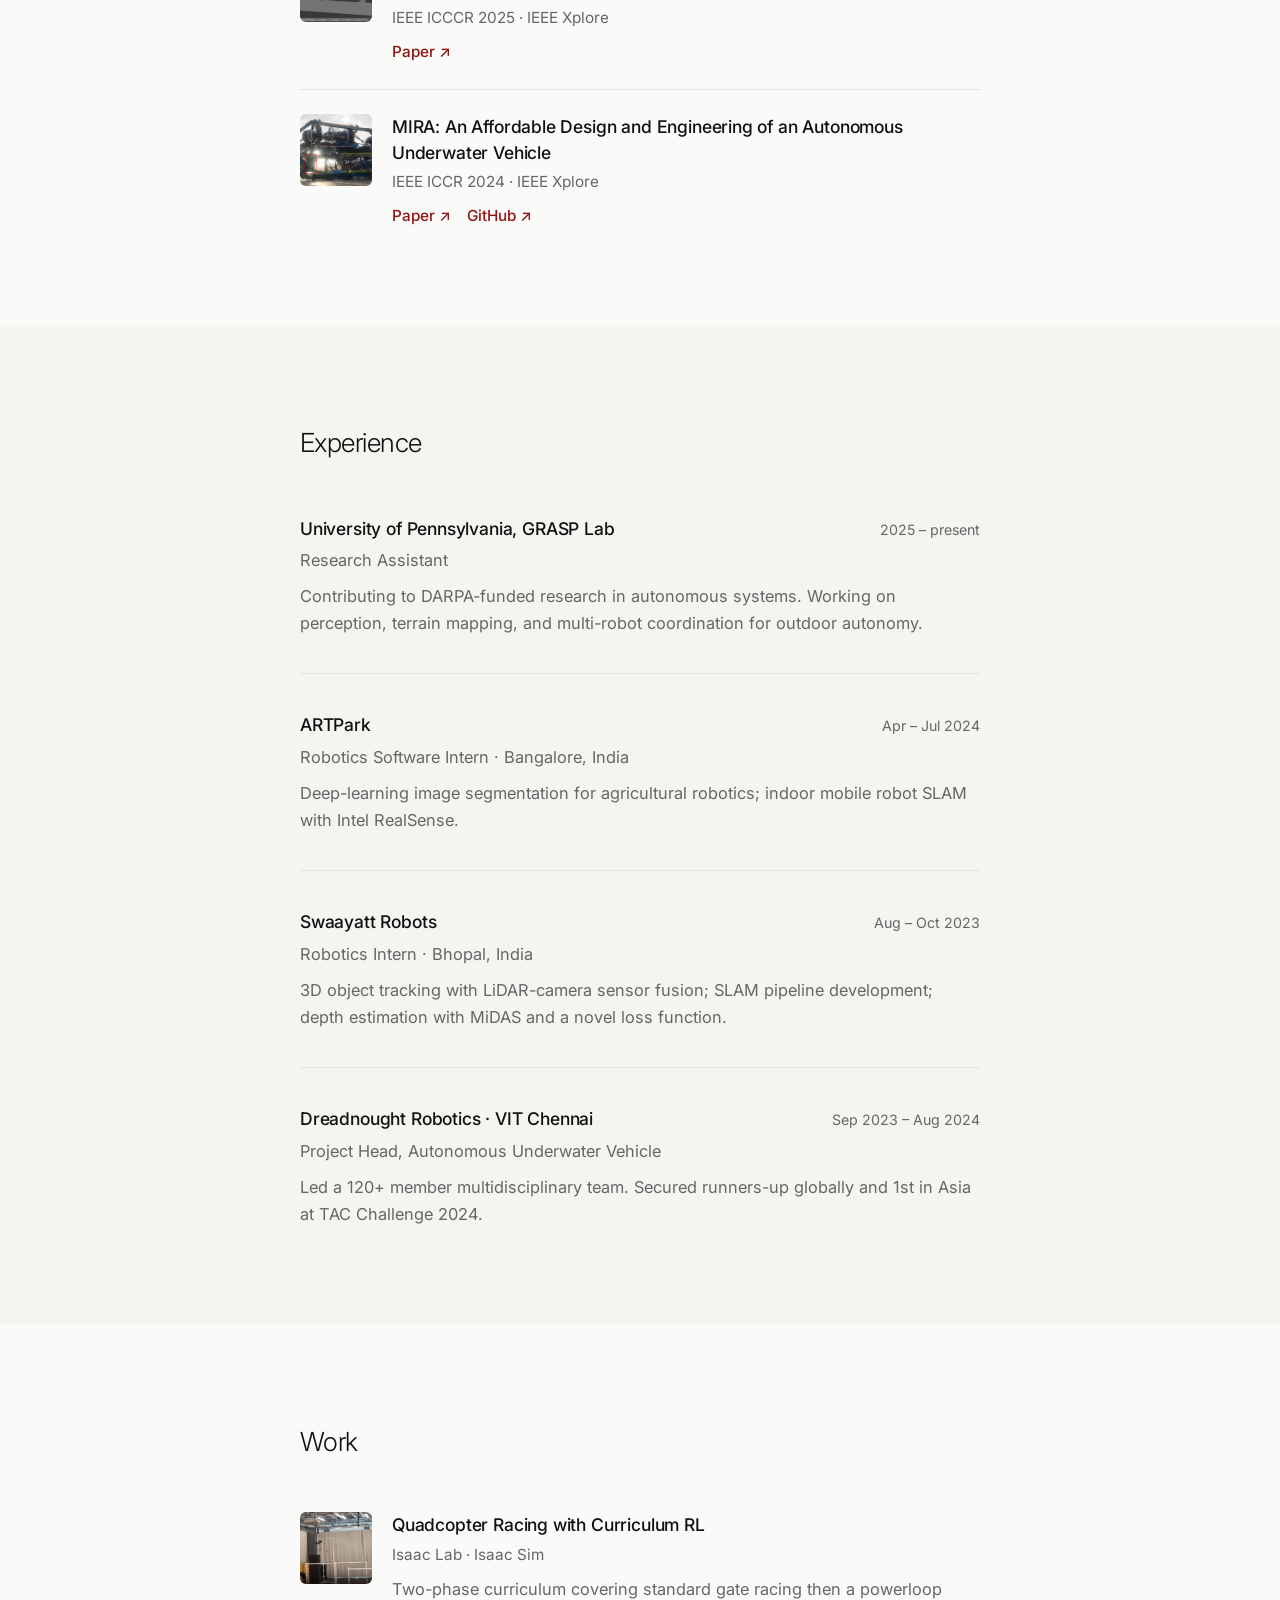
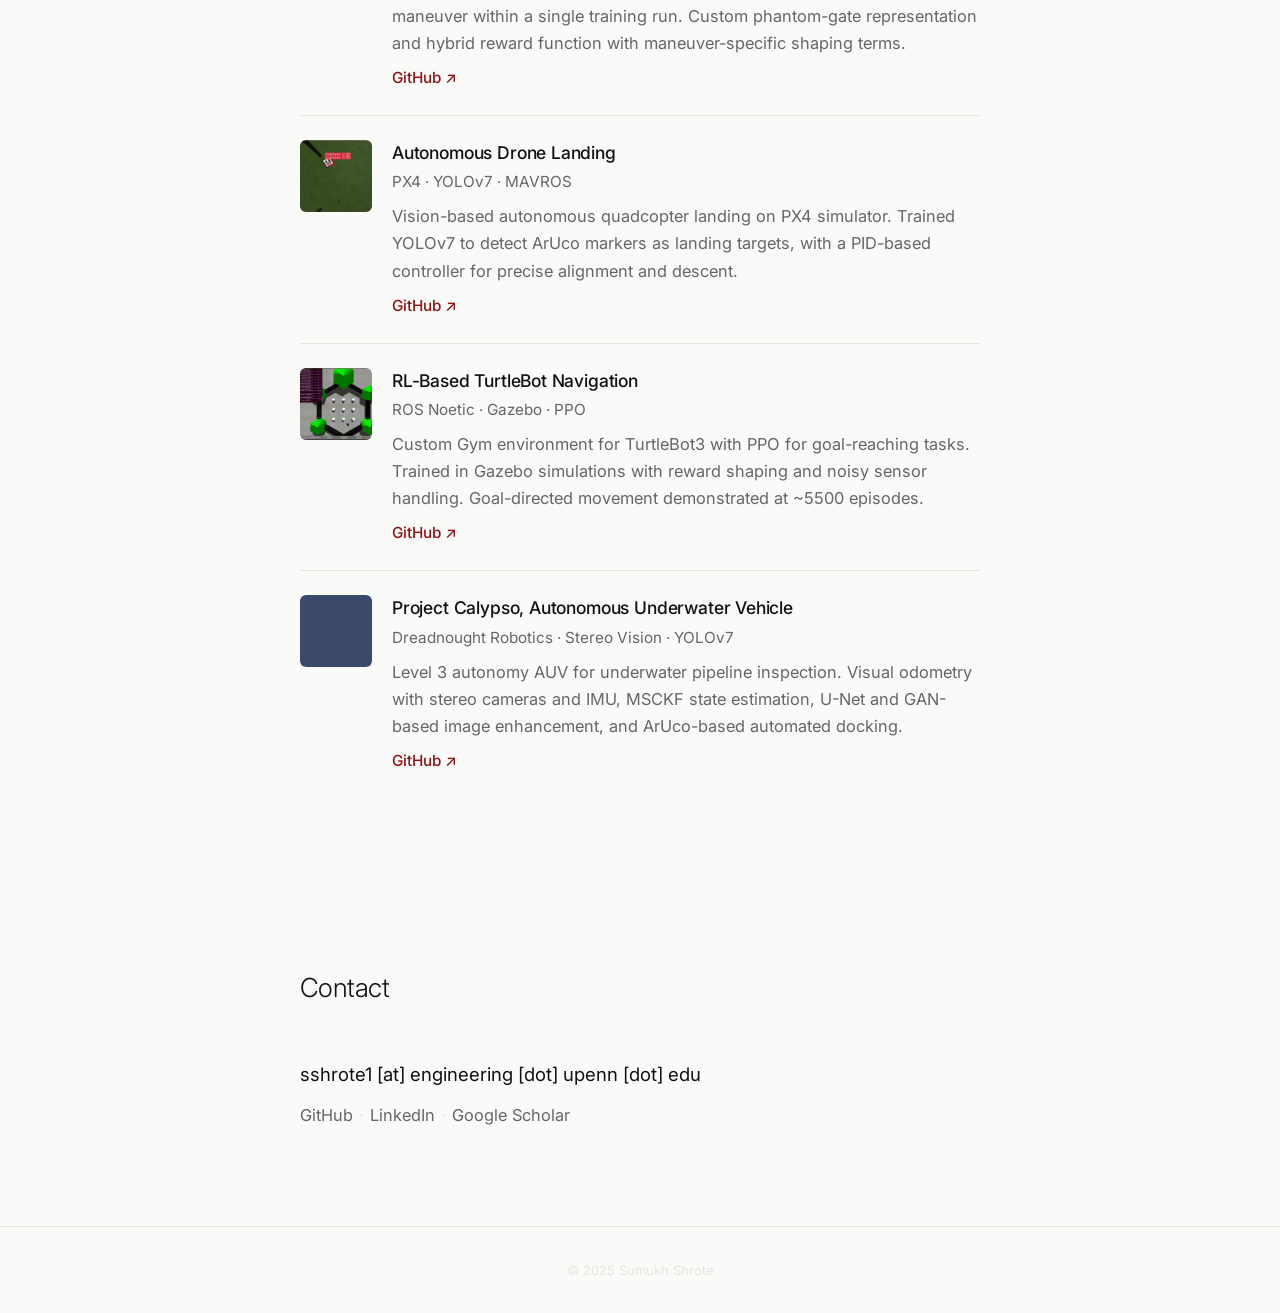
==== commit 7e7724ae: "Comment out image tag in index.html Comment out the image tag for Sumukh Shrote." ====
--- a/index.html
+++ b/index.html
@@ -48,7 +48,7 @@
         </div>
       </div>
       <div class="hero-photo">
-        <img src="assets/sumukh.jpeg" alt="Sumukh Shrote" />
+        <!-- <img src="assets/sumukh.jpeg" alt="Sumukh Shrote" /> -->
       </div>
     </div>
     <div class="scroll-hint" aria-hidden="true">↓</div>
--- a/style.css
+++ b/style.css
@@ -1,4 +1,4 @@
-/*  Reset & Base  */
+/* ─── Reset & Base ─────────────────────────────────────── */
 *, *::before, *::after { box-sizing: border-box; margin: 0; padding: 0; }
 
 :root {
@@ -7,9 +7,7 @@
   --secondary: #666666;
   --accent:    #8C1515;
   --border:    #E5E5E2;
-
   --font: 'Inter', system-ui, sans-serif;
-
   --max-w: 680px;
   --section-gap: 96px;
 }
@@ -34,7 +32,7 @@
 }
 a:hover { opacity: 0.65; }
 
-/*  Navbar  */
+/* ─── Navbar ────────────────────────────────────────────── */
 #navbar {
   position: fixed;
   top: 0; left: 0; right: 0;
@@ -49,7 +47,7 @@
 }
 
 .nav-inner {
-  max-width: var(--max-w);
+  max-width: 900px;
   margin: 0 auto;
   padding: 20px 24px;
   display: flex;
@@ -81,19 +79,45 @@
 }
 .nav-links a:hover { color: var(--text); opacity: 1; }
 
-/*  Hero  */
+/* ─── Hero ──────────────────────────────────────────────── */
 #hero {
   min-height: 100vh;
   display: flex;
   flex-direction: column;
   justify-content: center;
-  padding: 120px 24px 80px;
-  max-width: var(--max-w);
-  margin: 0 auto;
+  align-items: center;
+  padding: 120px 48px 80px;
   position: relative;
 }
 
-.hero-inner { width: 100%; }
+.hero-inner {
+  width: 100%;
+  max-width: 900px;
+  display: flex;
+  align-items: stretch;
+  gap: 56px;
+}
+
+.hero-text {
+  flex: 1;
+  min-width: 0;
+  display: flex;
+  flex-direction: column;
+  justify-content: center;
+}
+
+.hero-photo {
+  flex-shrink: 0;
+  display: flex;
+  align-items: flex-start;
+}
+
+.hero-photo img {
+  width: 280px;
+  height: auto;
+  display: block;
+  border-radius: 0;
+}
 
 .hero-label {
   font-size: 0.875rem;
@@ -123,377 +147,6 @@
 .hero-statement {
   font-size: 1.125rem;
   color: var(--text);
-  max-width: 520px;
-  line-height: 1.6;
-  margin-bottom: 36px;
-  font-weight: 300;
-}
-
-.hero-links {
-  display: flex;
-  align-items: center;
-  gap: 10px;
-  flex-wrap: wrap;
-  font-size: 0.9375rem;
-}
-
-.hero-links a {
-  color: var(--secondary);
-  font-weight: 400;
-}
-.hero-links a:hover { color: var(--accent); opacity: 1; }
-
-.dot { color: var(--border); }
-
-.scroll-hint {
-  position: absolute;
-  bottom: 36px;
-  left: 24px;
-  font-size: 0.75rem;
-  color: var(--border);
-}
-
-
-
-/*  Sections  */
-.section {
-  padding: var(--section-gap) 24px;
-}
-
-.section-alt {
-  background: #F4F4F1;
-}
-
-.section-inner {
-  max-width: var(--max-w);
-  margin: 0 auto;
-}
-
-.section-title {
-  font-size: 1.5rem;
-  font-weight: 300;
-  letter-spacing: -0.02em;
-  color: var(--text);
-  margin-bottom: 48px;
-}
-
-/*  About  */
-.about-text {
-  font-size: 1.125rem;
-  line-height: 1.8;
-  color: var(--text);
-  font-weight: 300;
-  max-width: 620px;
-}
-
-.about-text + .about-text {
-  margin-top: 20px;
-}
-
-.about-personal {
-  margin-top: 20px;
-  color: var(--secondary);
-  font-size: 1rem;
-}
-
-/*  Research  */
-.research-grid {
-  display: grid;
-  grid-template-columns: 1fr 1fr;
-  gap: 36px 48px;
-}
-
-.research-pillar {
-  padding-left: 14px;
-  border-left: 2px solid var(--accent);
-}
-
-.research-pillar h3 {
-  font-size: 1rem;
-  font-weight: 500;
-  color: var(--text);
-  margin-bottom: 8px;
-  letter-spacing: -0.01em;
-}
-
-.research-pillar p {
-  font-size: 0.9375rem;
-  color: var(--secondary);
-  line-height: 1.7;
-  font-weight: 400;
-}
-
-/*  Cards (Publications + Work)  */
-.card-list {
-  list-style: none;
-  display: flex;
-  flex-direction: column;
-  gap: 0;
-}
-
-.card-item {
-  display: flex;
-  gap: 20px;
-  align-items: flex-start;
-  padding: 24px 0;
-  border-bottom: 1px solid var(--border);
-}
-.card-item:first-child { padding-top: 0; }
-.card-item:last-child  { border-bottom: none; padding-bottom: 0; }
-
-.card-thumb {
-  flex-shrink: 0;
-  width: 72px;
-  height: 72px;
-  border-radius: 6px;
-  opacity: 0.85;
-}
-
-.thumb-1 { background: #8C1515; }
-.thumb-2 { background: #3B4A6B; }
-.thumb-3 { background: #2E6B5E; }
-.thumb-4 { background: #6B3B2E; }
-.thumb-5 { background: #4A5C3B; }
-.thumb-6 { background: #5C3B6B; }
-
-.card-body { flex: 1; min-width: 0; }
-
-.card-title {
-  font-size: 1rem;
-  font-weight: 500;
-  color: var(--text);
-  line-height: 1.45;
-  margin-bottom: 4px;
-  letter-spacing: -0.01em;
-}
-
-.card-meta {
-  font-size: 0.875rem;
-  color: var(--secondary);
-  margin-bottom: 8px;
-}
-
-.card-desc {
-  font-size: 0.9375rem;
-  color: var(--secondary);
-  line-height: 1.65;
-  margin-bottom: 8px;
-}
-
-.card-links {
-  display: flex;
-  gap: 16px;
-}
-.card-links a {
-  font-size: 0.875rem;
-  color: var(--accent);
-  font-weight: 500;
-}
-.card-links a:hover { opacity: 0.65; }
-
-/*  Experience  */
-.exp-list {
-  list-style: none;
-  display: flex;
-  flex-direction: column;
-  gap: 36px;
-}
-
-.exp-item {
-  padding-bottom: 36px;
-  border-bottom: 1px solid var(--border);
-}
-.exp-item:last-child {
-  border-bottom: none;
-  padding-bottom: 0;
-}
-
-.exp-header {
-  display: flex;
-  justify-content: space-between;
-  align-items: baseline;
-  gap: 16px;
-  margin-bottom: 4px;
-}
-
-.exp-org {
-  font-size: 1rem;
-  font-weight: 500;
-  color: var(--text);
-  letter-spacing: -0.01em;
-}
-
-.exp-date {
-  font-size: 0.8125rem;
-  color: var(--secondary);
-  white-space: nowrap;
-}
-
-.exp-role {
-  font-size: 0.9375rem;
-  color: var(--secondary);
-  margin-bottom: 8px;
-}
-
-.exp-desc {
-  font-size: 0.9375rem;
-  color: var(--secondary);
-  line-height: 1.65;
-}
-
-/*  News  */
-.news-list {
-  list-style: none;
-  display: flex;
-  flex-direction: column;
-  gap: 16px;
-}
-
-.news-list li {
-  display: grid;
-  grid-template-columns: 52px 1fr;
-  gap: 16px;
-  align-items: baseline;
-  font-size: 0.9375rem;
-}
-
-.news-date {
-  color: var(--secondary);
-  font-size: 0.8125rem;
-  font-variant-numeric: tabular-nums;
-}
-
-.news-text {
-  color: var(--text);
-  line-height: 1.6;
-}
-
-/*  Contact  */
-.contact-email {
-  font-size: 1.0625rem;
-  color: var(--text);
-  margin-bottom: 12px;
-  font-weight: 400;
-}
-.contact-links {
-  font-size: 0.9375rem;
-  display: flex;
-  flex-wrap: wrap;
-  gap: 6px;
-  align-items: center;
-}
-.contact-links a { color: var(--secondary); }
-.contact-links a:hover { color: var(--accent); opacity: 1; }
-
-/*  Footer  */
-footer {
-  padding: 32px 24px;
-  text-align: center;
-  font-size: 0.75rem;
-  color: var(--border);
-  border-top: 1px solid var(--border);
-}
-
-
-
-/*  Responsive  */
-@media (max-width: 640px) {
-  :root { --section-gap: 64px; }
-
-  .nav-links { display: none; }
-
-  .hero-inner {
-    flex-direction: column;
-    gap: 32px;
-  }
-  .hero-photo {
-    width: 100%;
-    height: 260px;
-  }
-  .hero-name { font-size: 2.5rem; }
-
-  .research-grid { grid-template-columns: 1fr; gap: 24px; }
-
-  .exp-header {
-    flex-direction: column;
-    gap: 2px;
-  }
-
-  .card-thumb { width: 56px; height: 56px; }
-
-  .news-list li { grid-template-columns: 44px 1fr; }
-}
-
-/* ─── Hero ──────────────────────────────────────────────── */
-#hero {
-  min-height: 100vh;
-  display: flex;
-  flex-direction: column;
-  justify-content: center;
-  align-items: center;
-  padding: 120px 24px 80px;
-  position: relative;
-}
-
-.hero-inner {
-  width: 100%;
-  max-width: 860px;
-  display: flex;
-  align-items: stretch;
-  gap: 56px;
-}
-
-.hero-text {
-  flex: 1;
-  min-width: 0;
-  display: flex;
-  flex-direction: column;
-  justify-content: center;
-}
-
-.hero-photo {
-  flex-shrink: 0;
-  width: 220px;
-  border-radius: 8px;
-  overflow: hidden;
-}
-
-.hero-photo img {
-  width: 100%;
-  height: 100%;
-  object-fit: cover;
-  object-position: center top;
-  display: block;
-}
-
-.hero-label {
-  font-size: 0.875rem;
-  color: var(--secondary);
-  letter-spacing: 0.04em;
-  text-transform: uppercase;
-  margin-bottom: 20px;
-  font-weight: 400;
-}
-
-.hero-name {
-  font-size: clamp(2.8rem, 6.5vw, 4.25rem);
-  font-weight: 300;
-  letter-spacing: -0.03em;
-  line-height: 1.05;
-  margin-bottom: 28px;
-  color: var(--text);
-}
-
-.hero-tagline {
-  font-size: 1rem;
-  color: var(--secondary);
-  margin-bottom: 20px;
-  letter-spacing: 0.01em;
-}
-
-.hero-statement {
-  font-size: 1.125rem;
-  color: var(--text);
   max-width: 540px;
   line-height: 1.6;
   margin-bottom: 36px;
@@ -505,7 +158,7 @@
   align-items: center;
   gap: 10px;
   flex-wrap: wrap;
-  font-size: 0.875rem;
+  font-size: 0.9375rem;
 }
 
 .hero-links a {
@@ -524,3 +177,263 @@
   font-size: 0.75rem;
   color: var(--border);
 }
+
+/* ─── Sections ──────────────────────────────────────────── */
+.section {
+  padding: var(--section-gap) 24px;
+}
+
+.section-alt {
+  background: #F4F4F1;
+}
+
+.section-inner {
+  max-width: var(--max-w);
+  margin: 0 auto;
+}
+
+.section-title {
+  font-size: 1.5rem;
+  font-weight: 300;
+  letter-spacing: -0.02em;
+  color: var(--text);
+  margin-bottom: 48px;
+}
+
+/* ─── About ─────────────────────────────────────────────── */
+.about-text {
+  font-size: 1.125rem;
+  line-height: 1.8;
+  color: var(--text);
+  font-weight: 300;
+  max-width: 620px;
+}
+
+.about-text + .about-text {
+  margin-top: 20px;
+}
+
+.about-personal {
+  margin-top: 20px;
+  color: var(--secondary);
+  font-size: 1rem;
+}
+
+/* ─── Research ──────────────────────────────────────────── */
+.research-grid {
+  display: grid;
+  grid-template-columns: 1fr 1fr;
+  gap: 36px 48px;
+}
+
+.research-pillar {
+  padding-left: 14px;
+  border-left: 2px solid var(--accent);
+}
+
+.research-pillar h3 {
+  font-size: 1rem;
+  font-weight: 500;
+  color: var(--text);
+  margin-bottom: 8px;
+  letter-spacing: -0.01em;
+}
+
+.research-pillar p {
+  font-size: 0.9375rem;
+  color: var(--secondary);
+  line-height: 1.7;
+  font-weight: 400;
+}
+
+/* ─── Cards (Publications + Work) ───────────────────────── */
+.card-list {
+  list-style: none;
+  display: flex;
+  flex-direction: column;
+  gap: 0;
+}
+
+.card-item {
+  display: flex;
+  gap: 20px;
+  align-items: flex-start;
+  padding: 24px 0;
+  border-bottom: 1px solid var(--border);
+}
+.card-item:first-child { padding-top: 0; }
+.card-item:last-child  { border-bottom: none; padding-bottom: 0; }
+
+.card-thumb {
+  flex-shrink: 0;
+  width: 72px;
+  height: 72px;
+  border-radius: 6px;
+  object-fit: cover;
+}
+
+.thumb-1 { background: #8C1515; }
+.thumb-2 { background: #3B4A6B; }
+.thumb-3 { background: #2E6B5E; }
+.thumb-4 { background: #6B3B2E; }
+.thumb-5 { background: #4A5C3B; }
+.thumb-6 { background: #5C3B6B; }
+
+.card-body { flex: 1; min-width: 0; }
+
+.card-title {
+  font-size: 1rem;
+  font-weight: 500;
+  color: var(--text);
+  line-height: 1.45;
+  margin-bottom: 4px;
+  letter-spacing: -0.01em;
+}
+
+.card-meta {
+  font-size: 0.875rem;
+  color: var(--secondary);
+  margin-bottom: 8px;
+}
+
+.card-desc {
+  font-size: 0.9375rem;
+  color: var(--secondary);
+  line-height: 1.65;
+  margin-bottom: 8px;
+}
+
+.card-links {
+  display: flex;
+  gap: 16px;
+}
+.card-links a {
+  font-size: 0.875rem;
+  color: var(--accent);
+  font-weight: 500;
+}
+.card-links a:hover { opacity: 0.65; }
+
+/* ─── Experience ────────────────────────────────────────── */
+.exp-list {
+  list-style: none;
+  display: flex;
+  flex-direction: column;
+  gap: 36px;
+}
+
+.exp-item {
+  padding-bottom: 36px;
+  border-bottom: 1px solid var(--border);
+}
+.exp-item:last-child {
+  border-bottom: none;
+  padding-bottom: 0;
+}
+
+.exp-header {
+  display: flex;
+  justify-content: space-between;
+  align-items: baseline;
+  gap: 16px;
+  margin-bottom: 4px;
+}
+
+.exp-org {
+  font-size: 1rem;
+  font-weight: 500;
+  color: var(--text);
+  letter-spacing: -0.01em;
+}
+
+.exp-date {
+  font-size: 0.8125rem;
+  color: var(--secondary);
+  white-space: nowrap;
+}
+
+.exp-role {
+  font-size: 0.9375rem;
+  color: var(--secondary);
+  margin-bottom: 8px;
+}
+
+.exp-desc {
+  font-size: 0.9375rem;
+  color: var(--secondary);
+  line-height: 1.65;
+}
+
+/* ─── News ──────────────────────────────────────────────── */
+.news-list {
+  list-style: none;
+  display: flex;
+  flex-direction: column;
+  gap: 16px;
+}
+
+.news-list li {
+  display: grid;
+  grid-template-columns: 52px 1fr;
+  gap: 16px;
+  align-items: baseline;
+  font-size: 0.9375rem;
+}
+
+.news-date {
+  color: var(--secondary);
+  font-size: 0.8125rem;
+  font-variant-numeric: tabular-nums;
+}
+
+.news-text {
+  color: var(--text);
+  line-height: 1.6;
+}
+
+/* ─── Contact ───────────────────────────────────────────── */
+.contact-email {
+  font-size: 1.0625rem;
+  color: var(--text);
+  margin-bottom: 12px;
+  font-weight: 400;
+}
+.contact-links {
+  font-size: 0.9375rem;
+  display: flex;
+  flex-wrap: wrap;
+  gap: 6px;
+  align-items: center;
+}
+.contact-links a { color: var(--secondary); }
+.contact-links a:hover { color: var(--accent); opacity: 1; }
+
+/* ─── Footer ────────────────────────────────────────────── */
+footer {
+  padding: 32px 24px;
+  text-align: center;
+  font-size: 0.75rem;
+  color: var(--border);
+  border-top: 1px solid var(--border);
+}
+
+/* ─── Responsive ────────────────────────────────────────── */
+@media (max-width: 640px) {
+  :root { --section-gap: 64px; }
+
+  .nav-links { display: none; }
+
+  .hero-inner {
+    flex-direction: column;
+    gap: 32px;
+  }
+  .hero-photo img {
+    width: 100%;
+    height: 280px;
+  }
+  .hero-name { font-size: 2.5rem; }
+  .research-grid { grid-template-columns: 1fr; gap: 24px; }
+  .exp-header { flex-direction: column; gap: 2px; }
+  .card-thumb { width: 56px; height: 56px; }
+  .news-list li { grid-template-columns: 44px 1fr; }
+}
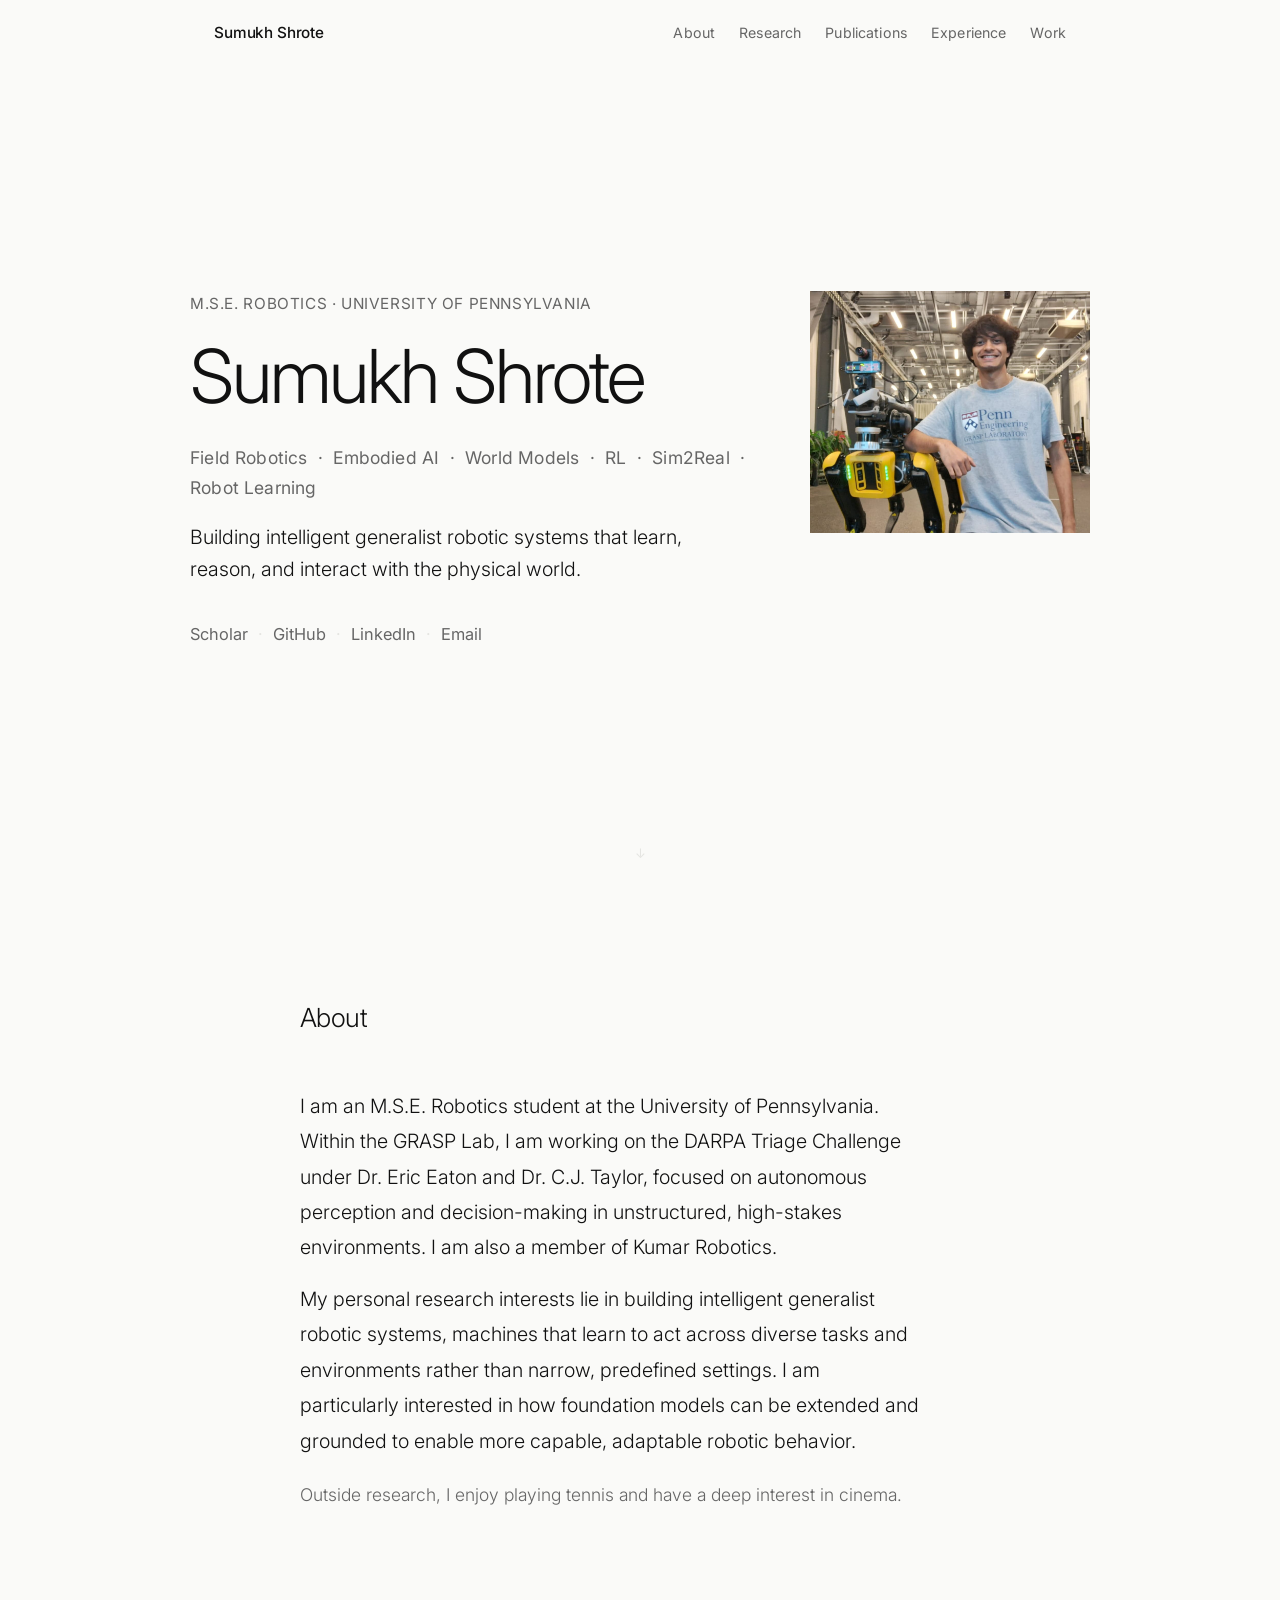
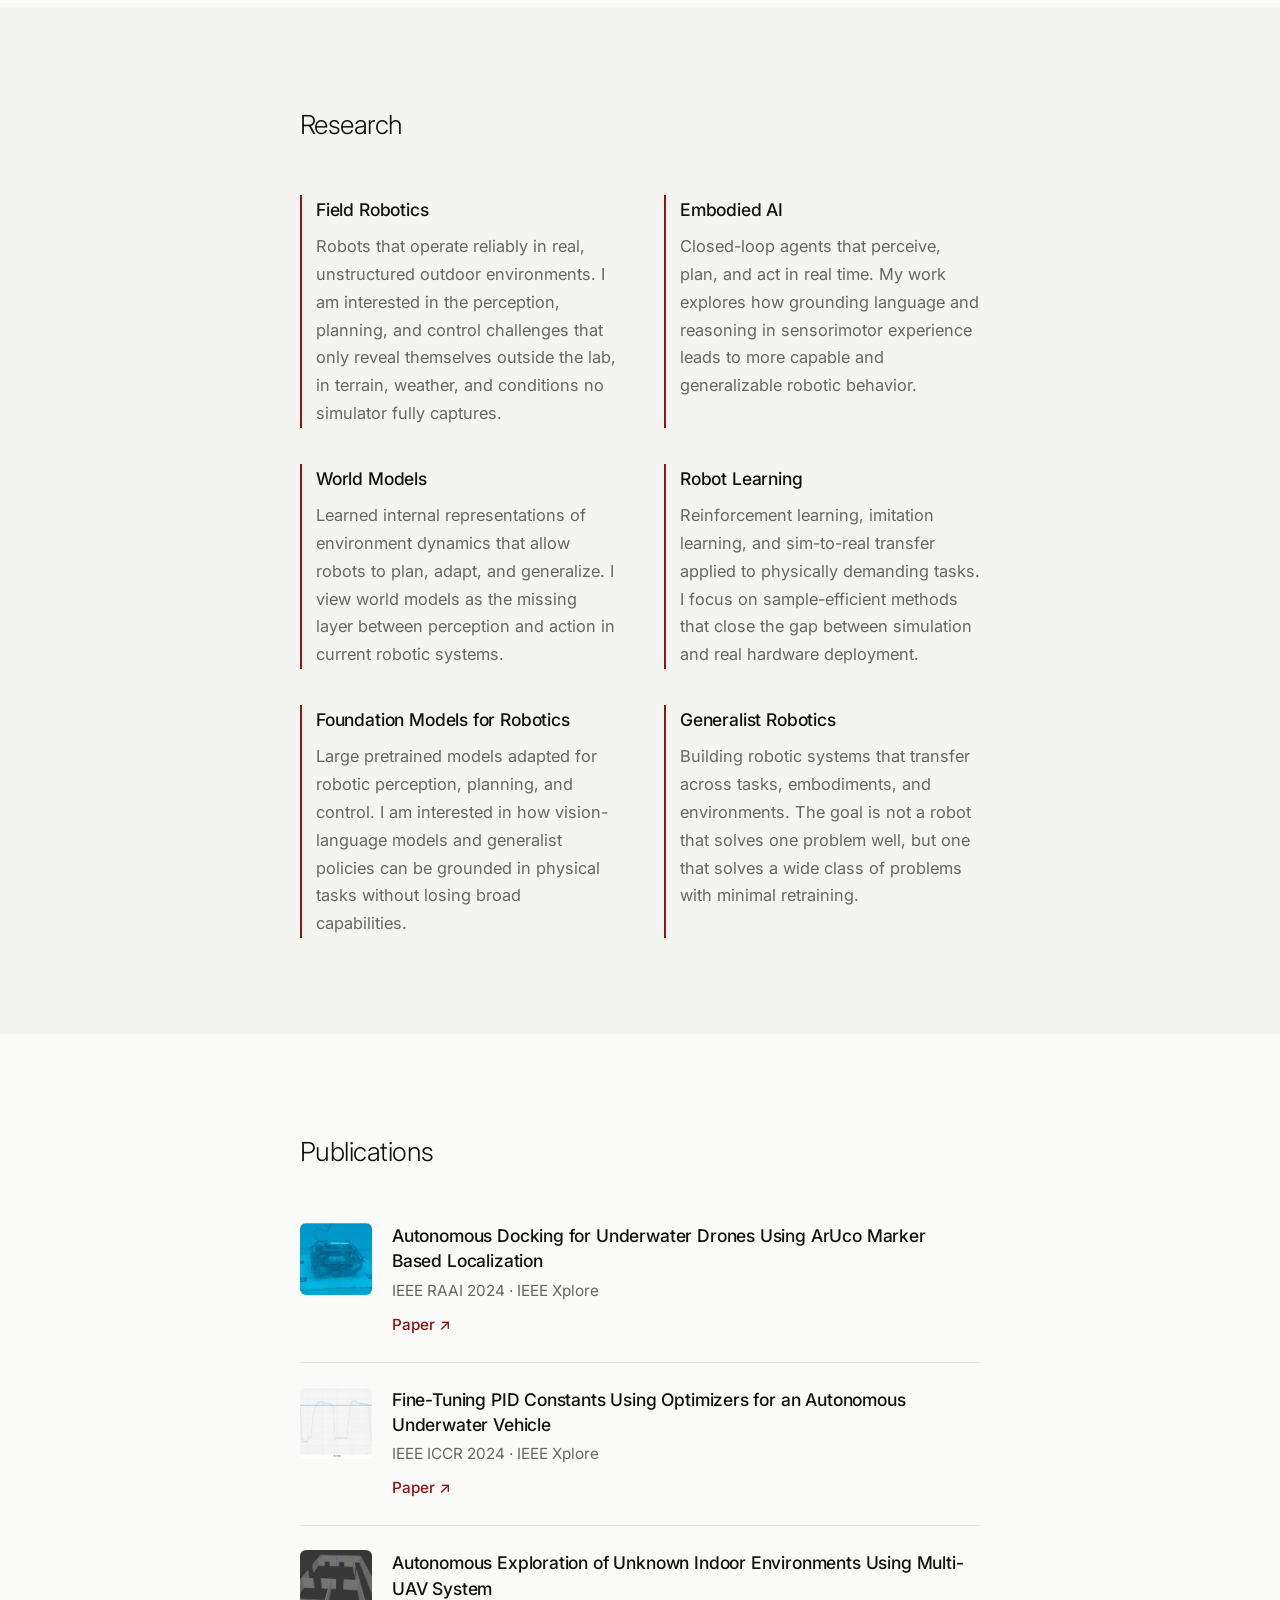
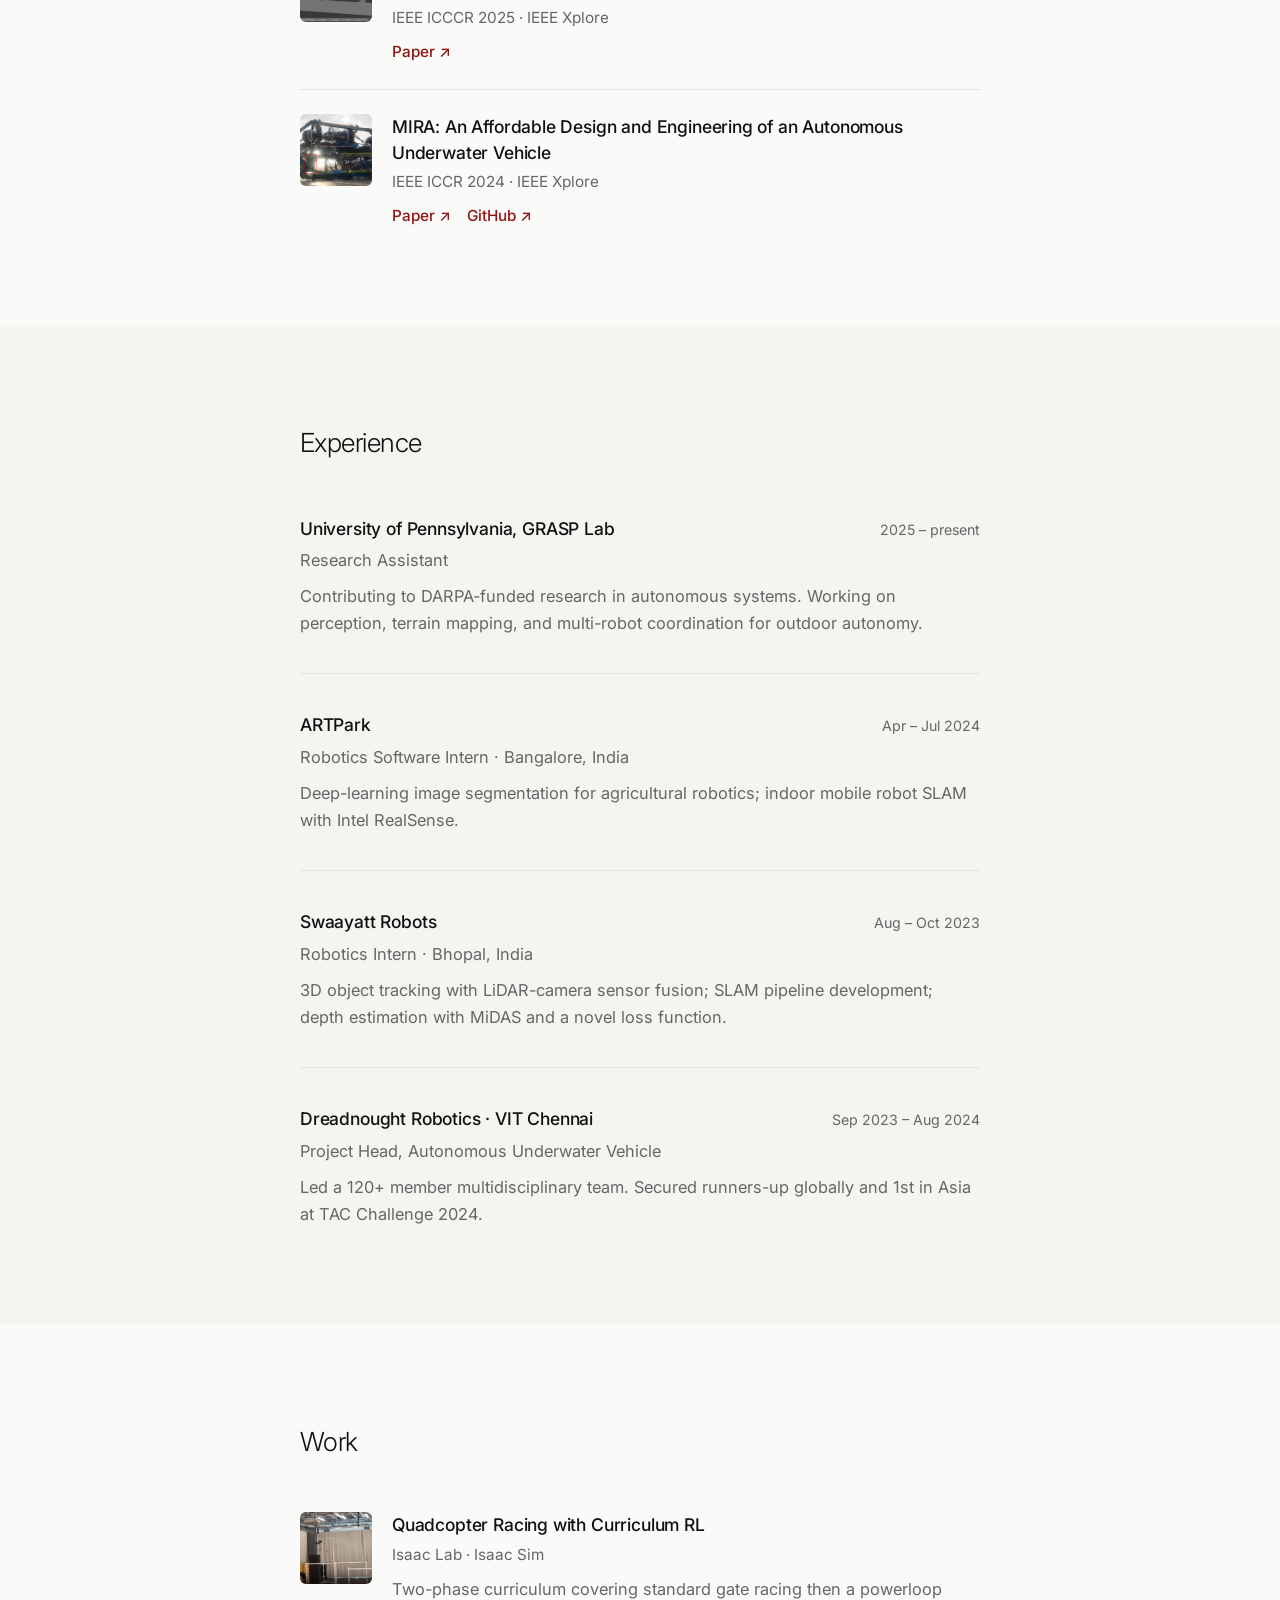
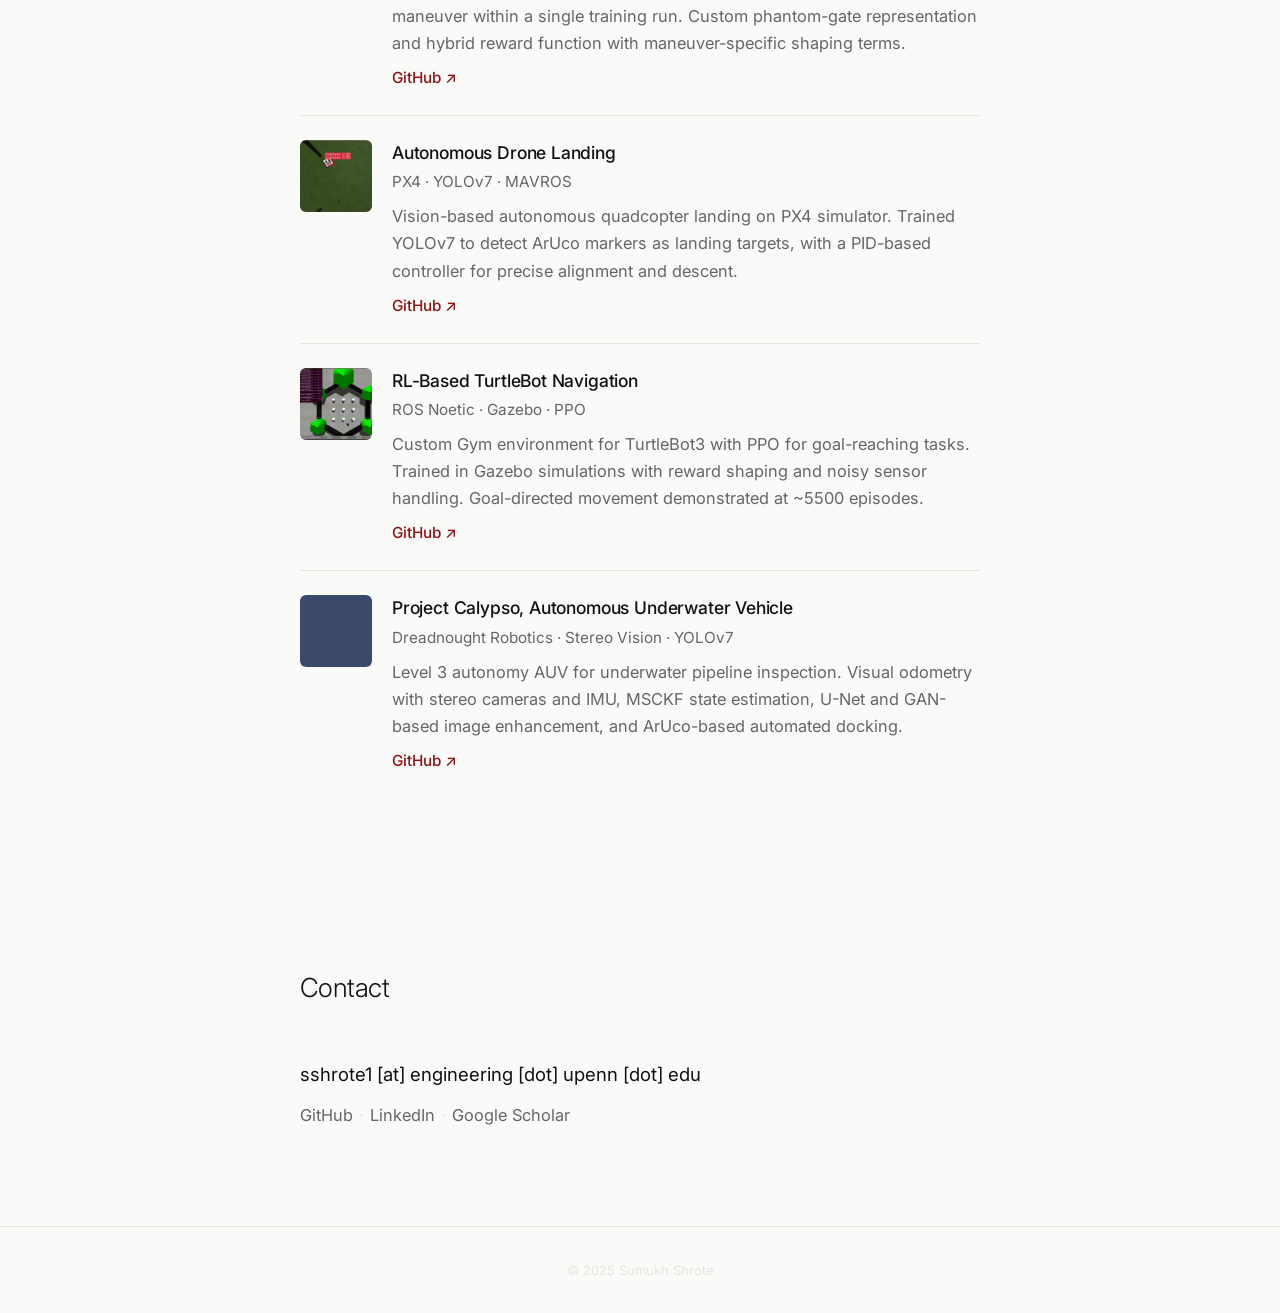
==== commit d89e971d: "Uncomment hero photo in index.html" ====
--- a/index.html
+++ b/index.html
@@ -48,7 +48,7 @@
         </div>
       </div>
       <div class="hero-photo">
-        <!-- <img src="assets/sumukh.jpeg" alt="Sumukh Shrote" /> -->
+        <img src="assets/sumukh.jpeg" alt="Sumukh Shrote" />
       </div>
     </div>
     <div class="scroll-hint" aria-hidden="true">↓</div>
